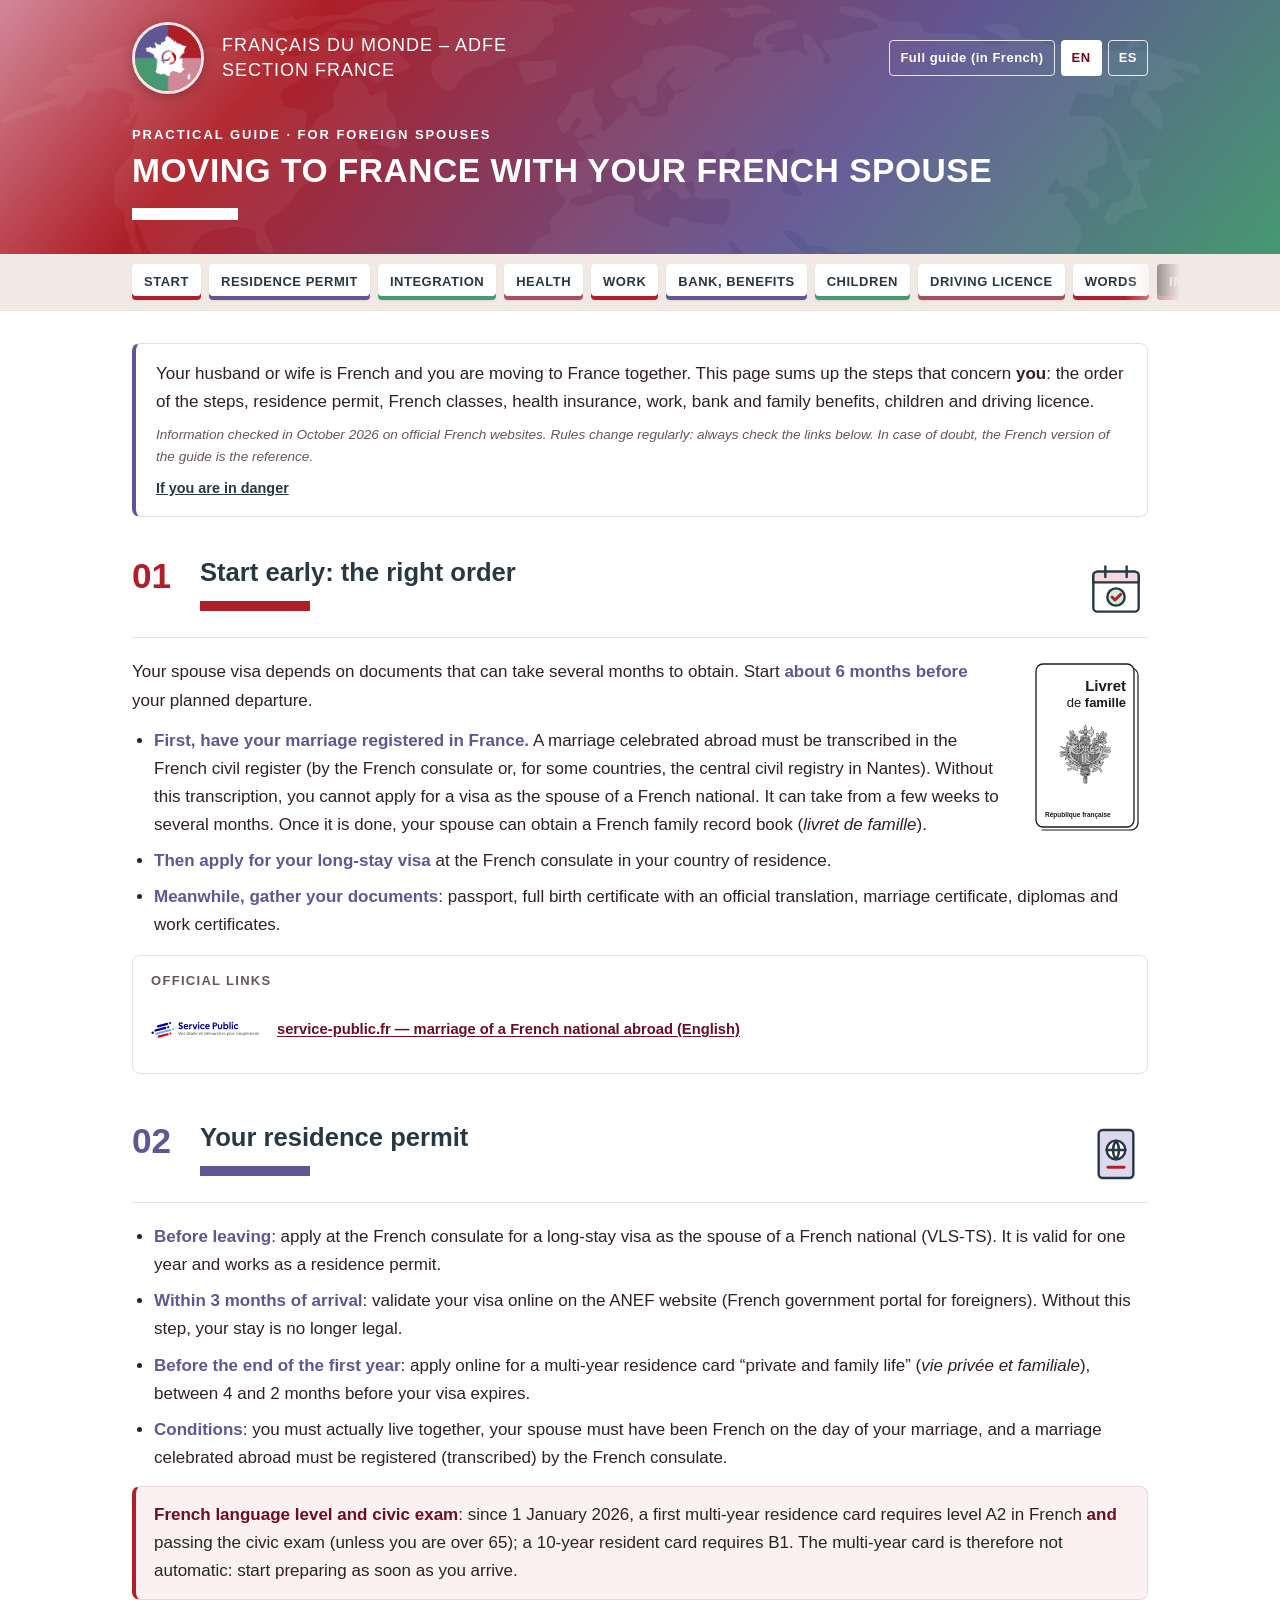
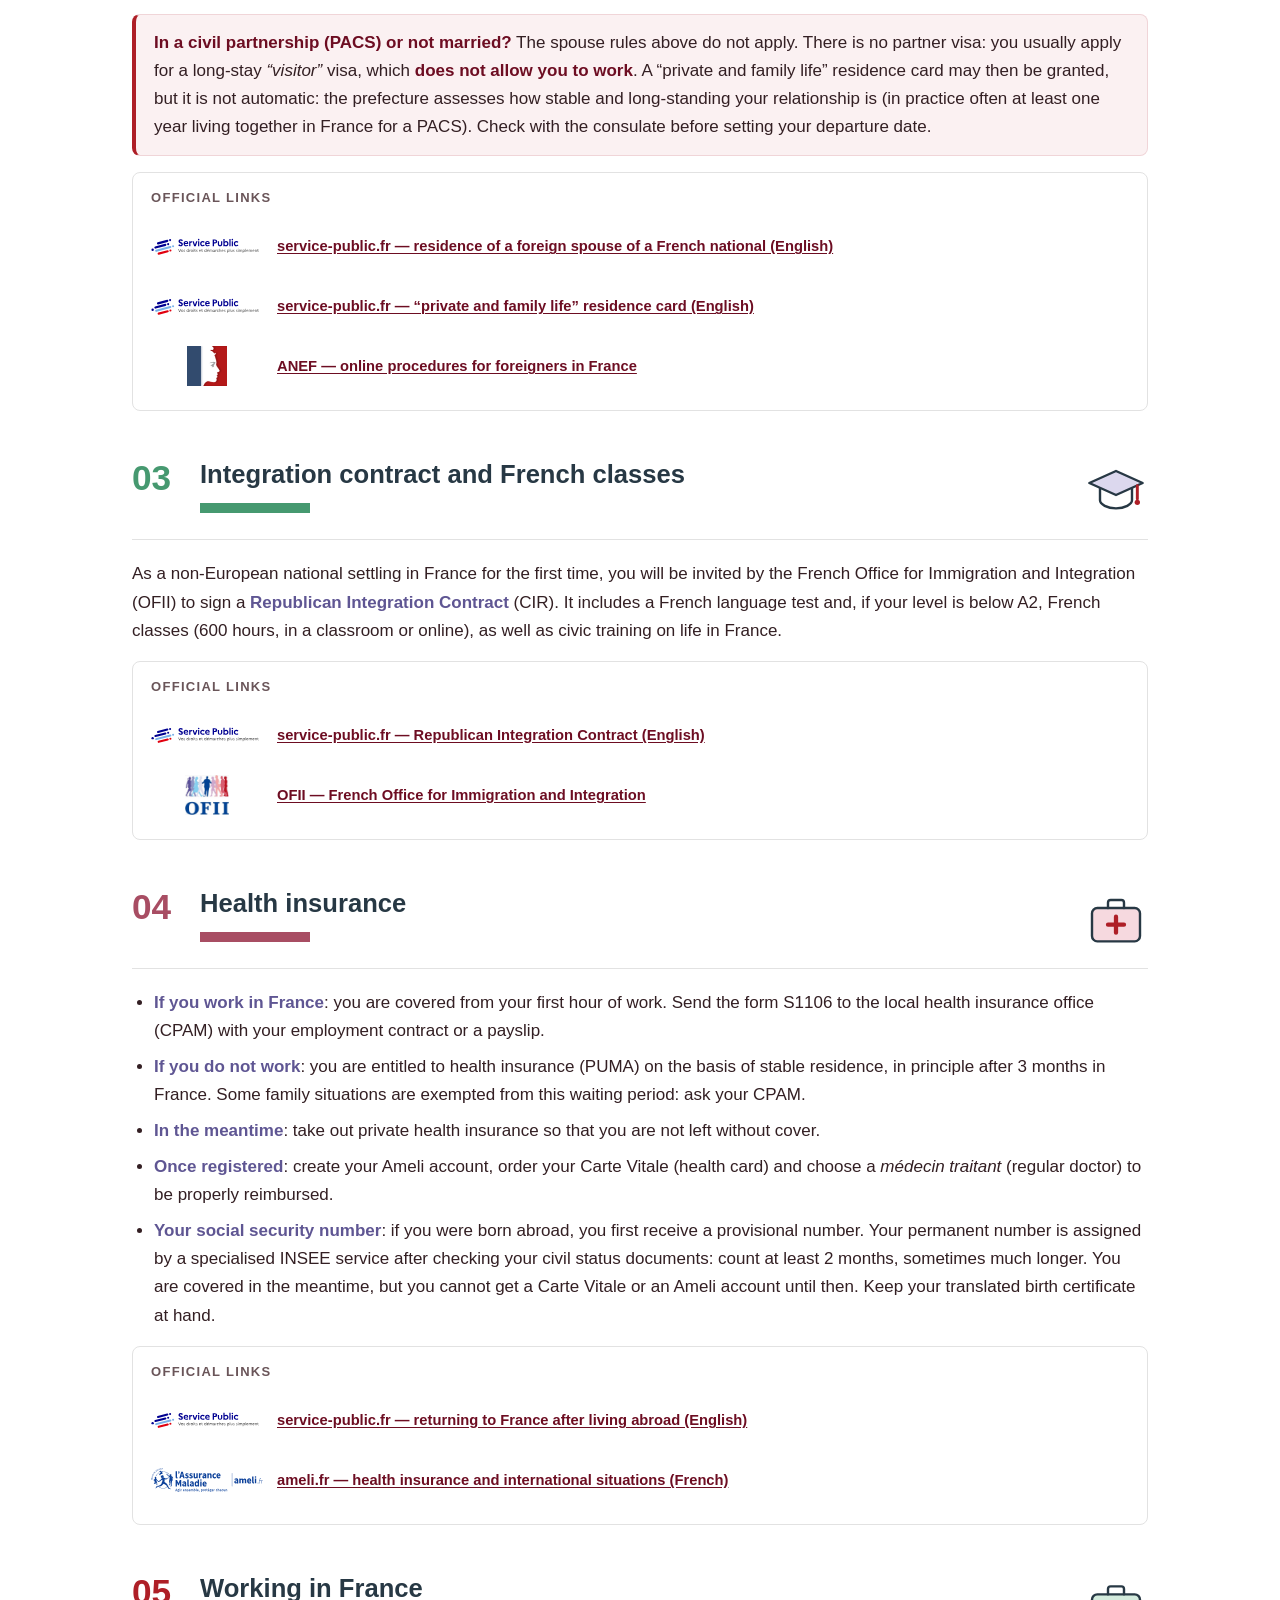
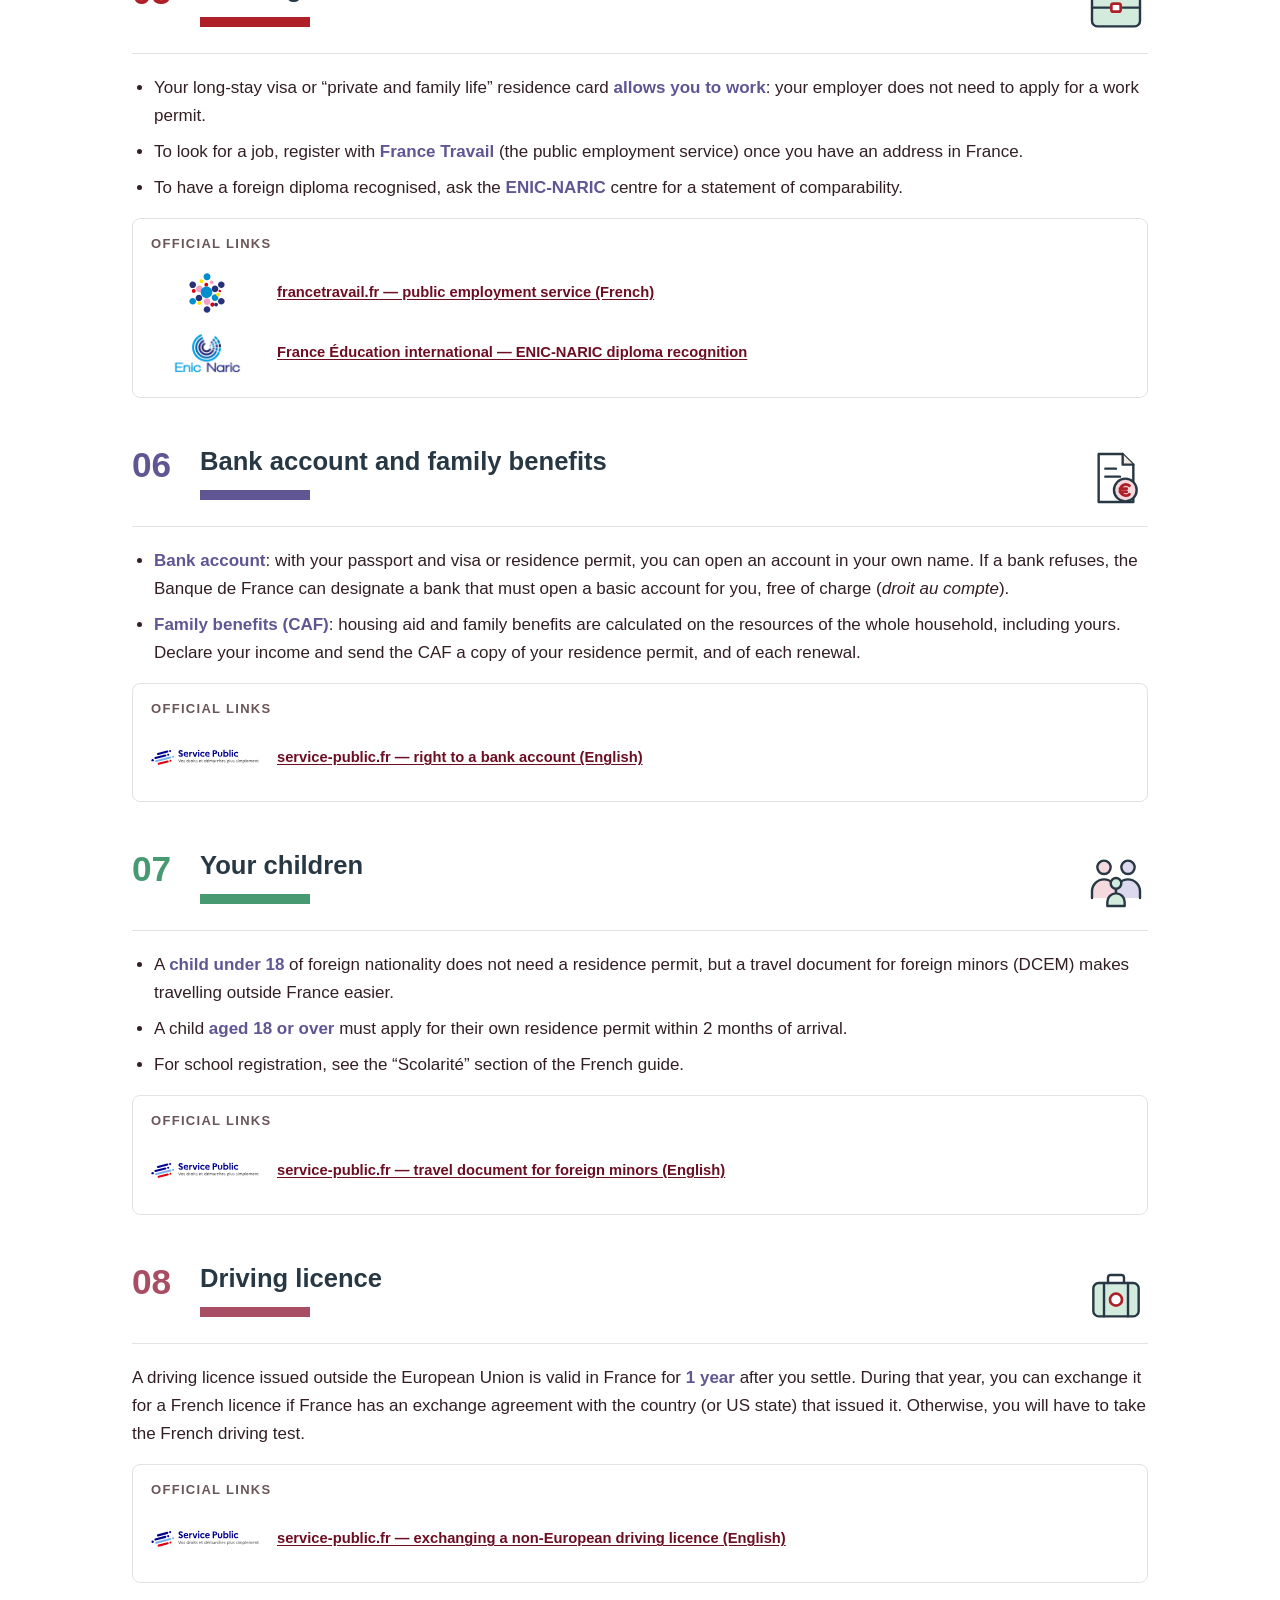
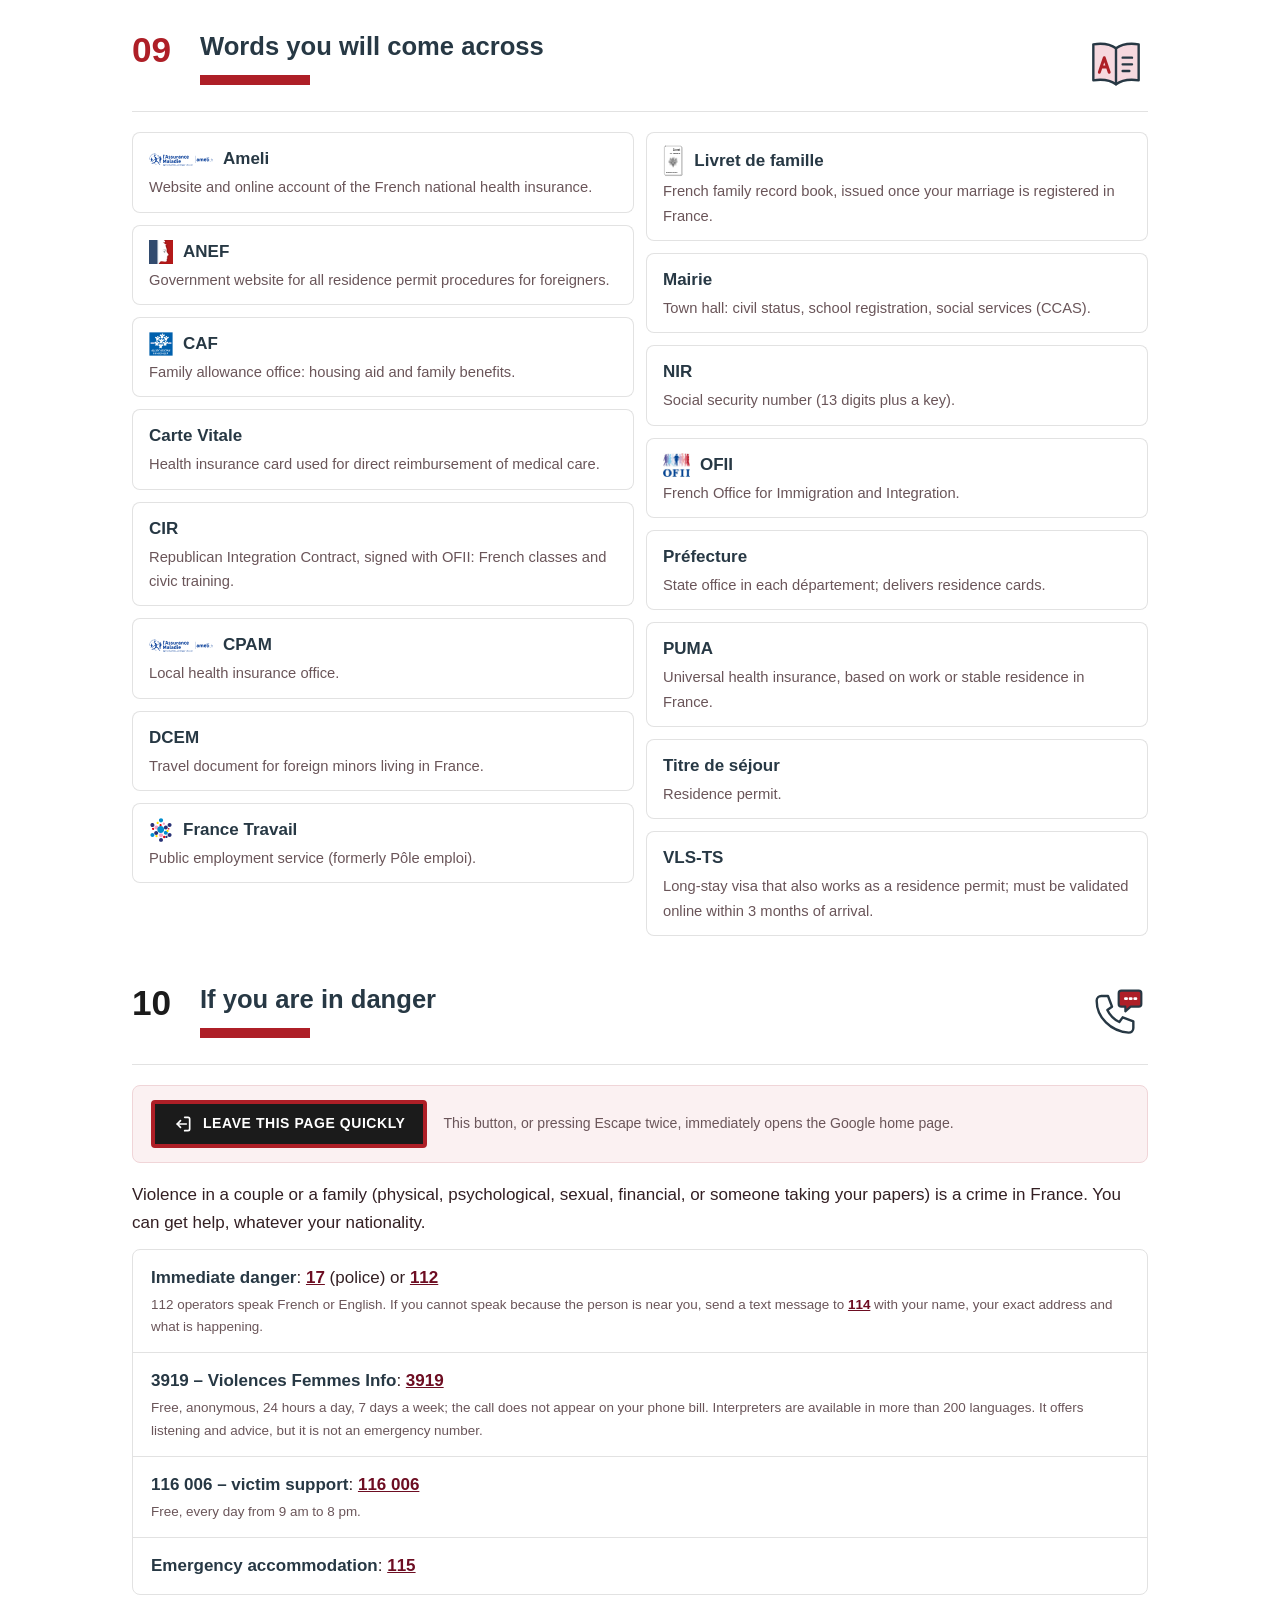
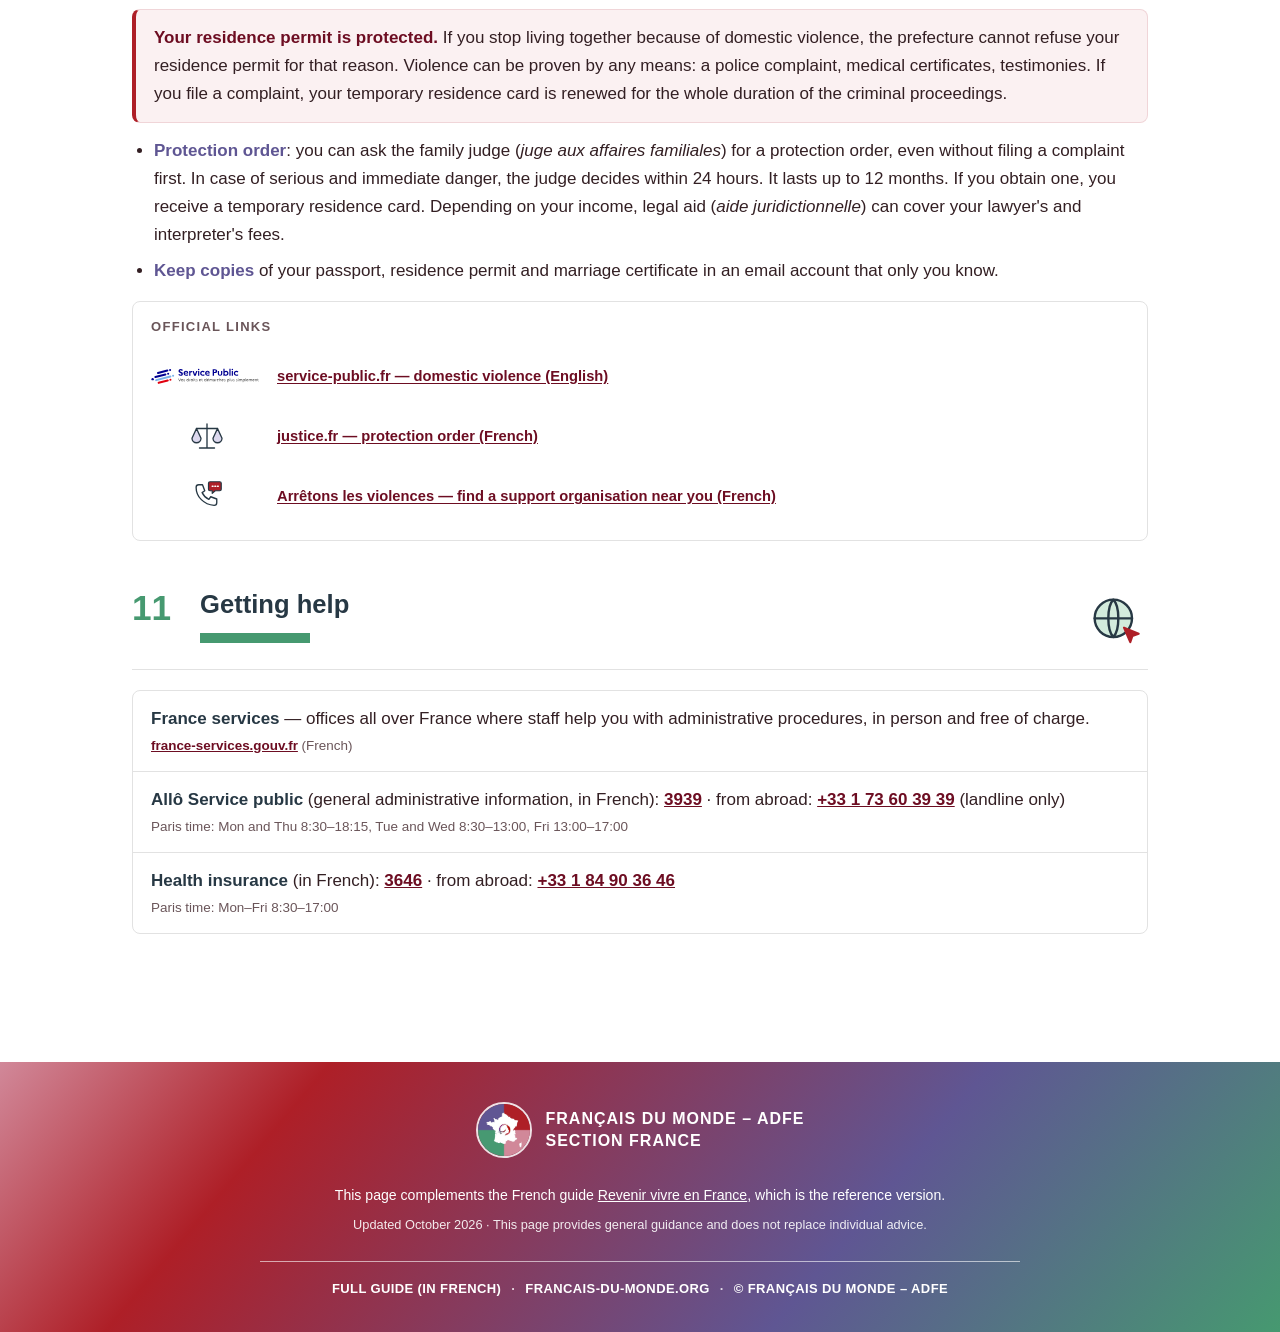
==== conjoint-en.html @ c683ea6b "Dessin du livret de famille : encadré « mariés à l'étranger », partie 1 et lexique des pages conjoin" ====
<!DOCTYPE html>
<html lang="en">
<head>
<meta charset="UTF-8">
<meta name="viewport" content="width=device-width, initial-scale=1.0">
<title>Moving to France with your French spouse — Practical guide | ADFE</title>
<meta name="description" content="Residence permit, health insurance, work, French classes and children: what a foreign spouse needs to know when moving to France with a French partner.">
<link rel="alternate" hreflang="fr" href="index.html">
<link rel="alternate" hreflang="es" href="conjoint-es.html">
<link rel="stylesheet" href="assets/conjoint.css">
</head>
<body>

<div class="bandeau-site">
  <div class="bandeau-inner">
    <img class="logo-section" src="assets/logo-section-france.png" alt="Logo of the France Section" width="72" height="72">
    <span class="bandeau-nom">Français du monde – ADFE<span class="nom-section">Section France</span></span>
    <nav class="langues" aria-label="Language">
      <a href="index.html" hreflang="fr">Full guide (in French)</a>
      <strong aria-current="page">EN</strong>
      <a href="conjoint-es.html" hreflang="es" lang="es">ES</a>
    </nav>
  </div>
  <div class="titre-page">
  <span class="titre-surtitre">Practical guide · For foreign spouses</span>
  <h1>Moving to France with your French spouse</h1>
  </div>
</div>

<nav class="sommaire-wrap" aria-label="Page sections"><div class="sommaire" id="sommaire"><a href="#start">Start</a><a href="#residence">Residence permit</a><a href="#integration">Integration</a><a href="#health">Health</a><a href="#work">Work</a><a href="#bank">Bank, benefits</a><a href="#children">Children</a><a href="#licence">Driving licence</a><a href="#glossary">Words</a><a href="#danger" class="onglet-danger">In danger</a><a href="#contacts">Getting help</a></div></nav>

<main>

<div class="intro">
  <p>Your husband or wife is French and you are moving to France together. This page sums up the steps that concern <strong>you</strong>: the order of the steps, residence permit, French classes, health insurance, work, bank and family benefits, children and driving licence.</p>
  <p class="prudence">Information checked in October 2026 on official French websites. Rules change regularly: always check the links below. In case of doubt, the French version of the guide is the reference.</p>
  <p class="lien-danger"><a href="#danger">If you are in danger</a></p>
</div>

<section class="section" id="start">
  <div class="section-header"><span class="section-num">01</span><h2>Start early: the right order</h2><span class="section-picto" aria-hidden="true"><svg viewBox="0 0 48 48" aria-hidden="true"><rect x="7" y="11" width="34" height="30" rx="3" fill="#FFFFFF" stroke="#273844" stroke-width="1.8" stroke-linecap="round" stroke-linejoin="round"/><path d="M7 19v-5a3 3 0 0 1 3-3h28a3 3 0 0 1 3 3v5z" fill="#F6D9DF" stroke="#273844" stroke-width="1.8" stroke-linecap="round" stroke-linejoin="round"/><path d="M16 7v8M32 7v8" fill="none" stroke="#273844" stroke-width="1.8" stroke-linecap="round" stroke-linejoin="round"/><circle cx="24" cy="30" r="6.5" fill="#D3EBDD" stroke="#273844" stroke-width="1.8" stroke-linecap="round" stroke-linejoin="round"/><path d="M21 30l2.2 2.2L27.5 28" stroke="#AE1F27" stroke-width="2.2" stroke-linecap="round" stroke-linejoin="round" fill="none"/></svg></span></div>
  <img class="illus-livret" src="assets/livret-de-famille.svg" alt="Drawing of a French family record book (livret de famille)" width="120" height="180" loading="lazy">
  <p>Your spouse visa depends on documents that can take several months to obtain. Start <strong>about 6 months before</strong> your planned departure.</p>
  <ul>
    <li><strong>First, have your marriage registered in France.</strong> A marriage celebrated abroad must be transcribed in the French civil register (by the French consulate or, for some countries, the central civil registry in Nantes). Without this transcription, you cannot apply for a visa as the spouse of a French national. It can take from a few weeks to several months. Once it is done, your spouse can obtain a French family record book (<em>livret de famille</em>).</li>
    <li><strong>Then apply for your long-stay visa</strong> at the French consulate in your country of residence.</li>
    <li><strong>Meanwhile, gather your documents</strong>: passport, full birth certificate with an official translation, marriage certificate, diplomas and work certificates.</li>
  </ul>
  <div class="liens"><div class="liens-titre">Official links</div>
    <a class="lien-logo" href="https://www.service-public.gouv.fr/particuliers/vosdroits/F21614?lang=en" target="_blank" rel="noopener noreferrer"><span class="lien-logo-img"><img src="assets/logos/service-public.svg" alt="" loading="lazy"></span><span class="lien-logo-texte">service-public.fr — marriage of a French national abroad (English)</span></a>
  </div>
</section>

<section class="section" id="residence">
  <div class="section-header"><span class="section-num">02</span><h2>Your residence permit</h2><span class="section-picto" aria-hidden="true"><svg viewBox="0 0 48 48" aria-hidden="true"><rect x="11" y="6" width="26" height="36" rx="3" fill="#DCD8EE" stroke="#273844" stroke-width="1.8" stroke-linecap="round" stroke-linejoin="round"/><circle cx="24" cy="21" r="7" fill="#FFFFFF" stroke="#273844" stroke-width="1.8" stroke-linecap="round" stroke-linejoin="round"/><path d="M17 21h14M24 14c-3 4-3 10 0 14M24 14c3 4 3 10 0 14" fill="none" stroke="#273844" stroke-width="1.8" stroke-linecap="round" stroke-linejoin="round"/><path d="M18 34h12" stroke="#AE1F27" stroke-width="2.2" stroke-linecap="round" stroke-linejoin="round" fill="none"/></svg></span></div>
  <ul>
    <li><strong>Before leaving</strong>: apply at the French consulate for a long-stay visa as the spouse of a French national (VLS-TS). It is valid for one year and works as a residence permit.</li>
    <li><strong>Within 3 months of arrival</strong>: validate your visa online on the ANEF website (French government portal for foreigners). Without this step, your stay is no longer legal.</li>
    <li><strong>Before the end of the first year</strong>: apply online for a multi-year residence card “private and family life” (<em>vie privée et familiale</em>), between 4 and 2 months before your visa expires.</li>
    <li><strong>Conditions</strong>: you must actually live together, your spouse must have been French on the day of your marriage, and a marriage celebrated abroad must be registered (transcribed) by the French consulate.</li>
  </ul>
  <div class="alerte"><strong>French language level and civic exam</strong>: since 1 January 2026, a first multi-year residence card requires level A2 in French <strong>and</strong> passing the civic exam (unless you are over 65); a 10-year resident card requires B1. The multi-year card is therefore not automatic: start preparing as soon as you arrive.</div>
  <div class="alerte"><strong>In a civil partnership (PACS) or not married?</strong> The spouse rules above do not apply. There is no partner visa: you usually apply for a long-stay <em>“visitor”</em> visa, which <strong>does not allow you to work</strong>. A “private and family life” residence card may then be granted, but it is not automatic: the prefecture assesses how stable and long-standing your relationship is (in practice often at least one year living together in France for a PACS). Check with the consulate before setting your departure date.</div>
  <div class="liens"><div class="liens-titre">Official links</div>
    <a class="lien-logo" href="https://www.service-public.gouv.fr/particuliers/vosdroits/F1764?lang=en" target="_blank" rel="noopener noreferrer"><span class="lien-logo-img"><img src="assets/logos/service-public.svg" alt="" loading="lazy"></span><span class="lien-logo-texte">service-public.fr — residence of a foreign spouse of a French national (English)</span></a>
    <a class="lien-logo" href="https://www.service-public.gouv.fr/particuliers/vosdroits/F2209?lang=en" target="_blank" rel="noopener noreferrer"><span class="lien-logo-img"><img src="assets/logos/service-public.svg" alt="" loading="lazy"></span><span class="lien-logo-texte">service-public.fr — “private and family life” residence card (English)</span></a>
    <a class="lien-logo" href="https://administration-etrangers-en-france.interieur.gouv.fr/particuliers/" target="_blank" rel="noopener noreferrer"><span class="lien-logo-img"><img src="assets/logos/anef.png" alt="" loading="lazy"></span><span class="lien-logo-texte">ANEF — online procedures for foreigners in France</span></a>
  </div>
</section>

<section class="section" id="integration">
  <div class="section-header"><span class="section-num">03</span><h2>Integration contract and French classes</h2><span class="section-picto" aria-hidden="true"><svg viewBox="0 0 48 48" aria-hidden="true"><path d="M12 22v9c0 3 5.4 6 12 6s12-3 12-6v-9" fill="#FFFFFF" stroke="#273844" stroke-width="1.8" stroke-linecap="round" stroke-linejoin="round"/><path d="M4 18l20-9 20 9-20 9z" fill="#DCD8EE" stroke="#273844" stroke-width="1.8" stroke-linecap="round" stroke-linejoin="round"/><path d="M40 20v10" stroke="#AE1F27" stroke-width="2.2" stroke-linecap="round" stroke-linejoin="round" fill="none"/><circle cx="40" cy="32.5" r="2" fill="#AE1F27"/></svg></span></div>
  <p>As a non-European national settling in France for the first time, you will be invited by the French Office for Immigration and Integration (OFII) to sign a <strong>Republican Integration Contract</strong> (CIR). It includes a French language test and, if your level is below A2, French classes (600 hours, in a classroom or online), as well as civic training on life in France.</p>
  <div class="liens"><div class="liens-titre">Official links</div>
    <a class="lien-logo" href="https://www.service-public.gouv.fr/particuliers/vosdroits/F17048?lang=en" target="_blank" rel="noopener noreferrer"><span class="lien-logo-img"><img src="assets/logos/service-public.svg" alt="" loading="lazy"></span><span class="lien-logo-texte">service-public.fr — Republican Integration Contract (English)</span></a>
    <a class="lien-logo" href="https://www.ofii.fr/" target="_blank" rel="noopener noreferrer"><span class="lien-logo-img"><img src="assets/logos/ofii.jpg" alt="" loading="lazy"></span><span class="lien-logo-texte">OFII — French Office for Immigration and Integration</span></a>
  </div>
</section>

<section class="section" id="health">
  <div class="section-header"><span class="section-num">04</span><h2>Health insurance</h2><span class="section-picto" aria-hidden="true"><svg viewBox="0 0 48 48" aria-hidden="true"><rect x="6" y="15" width="36" height="25" rx="4" fill="#F6D9DF" stroke="#273844" stroke-width="1.8" stroke-linecap="round" stroke-linejoin="round"/><path d="M18 15v-4a2 2 0 0 1 2-2h8a2 2 0 0 1 2 2v4" fill="none" stroke="#273844" stroke-width="1.8" stroke-linecap="round" stroke-linejoin="round"/><path d="M24 21.5v12M18 27.5h12" stroke="#AE1F27" stroke-width="3.2" stroke-linecap="round" fill="none"/></svg></span></div>
  <ul>
    <li><strong>If you work in France</strong>: you are covered from your first hour of work. Send the form S1106 to the local health insurance office (CPAM) with your employment contract or a payslip.</li>
    <li><strong>If you do not work</strong>: you are entitled to health insurance (PUMA) on the basis of stable residence, in principle after 3 months in France. Some family situations are exempted from this waiting period: ask your CPAM.</li>
    <li><strong>In the meantime</strong>: take out private health insurance so that you are not left without cover.</li>
    <li><strong>Once registered</strong>: create your Ameli account, order your Carte Vitale (health card) and choose a <em>médecin traitant</em> (regular doctor) to be properly reimbursed.</li>
    <li><strong>Your social security number</strong>: if you were born abroad, you first receive a provisional number. Your permanent number is assigned by a specialised INSEE service after checking your civil status documents: count at least 2 months, sometimes much longer. You are covered in the meantime, but you cannot get a Carte Vitale or an Ameli account until then. Keep your translated birth certificate at hand.</li>
  </ul>
  <div class="liens"><div class="liens-titre">Official links</div>
    <a class="lien-logo" href="https://www.service-public.gouv.fr/particuliers/vosdroits/F32823?lang=en" target="_blank" rel="noopener noreferrer"><span class="lien-logo-img"><img src="assets/logos/service-public.svg" alt="" loading="lazy"></span><span class="lien-logo-texte">service-public.fr — returning to France after living abroad (English)</span></a>
    <a class="lien-logo" href="https://www.ameli.fr/assure/droits-demarches/europe-international" target="_blank" rel="noopener noreferrer"><span class="lien-logo-img"><img src="assets/logos/ameli.svg" alt="" loading="lazy"></span><span class="lien-logo-texte">ameli.fr — health insurance and international situations (French)</span></a>
  </div>
</section>

<section class="section" id="work">
  <div class="section-header"><span class="section-num">05</span><h2>Working in France</h2><span class="section-picto" aria-hidden="true"><svg viewBox="0 0 48 48" aria-hidden="true"><rect x="6" y="16" width="36" height="24" rx="4" fill="#D3EBDD" stroke="#273844" stroke-width="1.8" stroke-linecap="round" stroke-linejoin="round"/><path d="M18 16v-4a2 2 0 0 1 2-2h8a2 2 0 0 1 2 2v4M6 26h36" fill="none" stroke="#273844" stroke-width="1.8" stroke-linecap="round" stroke-linejoin="round"/><rect x="20.5" y="23" width="7" height="6" rx="1.5" fill="#FFFFFF" stroke="#AE1F27" stroke-width="2"/></svg></span></div>
  <ul>
    <li>Your long-stay visa or “private and family life” residence card <strong>allows you to work</strong>: your employer does not need to apply for a work permit.</li>
    <li>To look for a job, register with <strong>France Travail</strong> (the public employment service) once you have an address in France.</li>
    <li>To have a foreign diploma recognised, ask the <strong>ENIC-NARIC</strong> centre for a statement of comparability.</li>
  </ul>
  <div class="liens"><div class="liens-titre">Official links</div>
    <a class="lien-logo" href="https://www.francetravail.fr" target="_blank" rel="noopener noreferrer"><span class="lien-logo-img"><img src="assets/logos/france-travail.svg" alt="" loading="lazy"></span><span class="lien-logo-texte">francetravail.fr — public employment service (French)</span></a>
    <a class="lien-logo" href="https://www.france-education-international.fr/expertises/enic-naric" target="_blank" rel="noopener noreferrer"><span class="lien-logo-img"><img src="assets/logos/enic-naric.png" alt="" loading="lazy"></span><span class="lien-logo-texte">France Éducation international — ENIC-NARIC diploma recognition</span></a>
  </div>
</section>

<section class="section" id="bank">
  <div class="section-header"><span class="section-num">06</span><h2>Bank account and family benefits</h2><span class="section-picto" aria-hidden="true"><svg viewBox="0 0 48 48" aria-hidden="true"><path d="M11 6h18l8 8v28H11z" fill="#FFFFFF" stroke="#273844" stroke-width="1.8" stroke-linecap="round" stroke-linejoin="round"/><path d="M29 6v8h8" fill="#F2E8E4" stroke="#273844" stroke-width="1.8" stroke-linecap="round" stroke-linejoin="round"/><path d="M16 17h8M16 23h11" fill="none" stroke="#273844" stroke-width="1.8" stroke-linecap="round" stroke-linejoin="round"/><circle cx="31" cy="33" r="8.5" fill="#F6D9DF" stroke="#273844" stroke-width="1.8" stroke-linecap="round" stroke-linejoin="round"/><path d="M34 29.8a4.2 4.2 0 1 0 0 6.4M27 32h5M27 34.4h5" stroke="#AE1F27" stroke-width="2.2" stroke-linecap="round" stroke-linejoin="round" fill="none" stroke-width="1.8"/></svg></span></div>
  <ul>
    <li><strong>Bank account</strong>: with your passport and visa or residence permit, you can open an account in your own name. If a bank refuses, the Banque de France can designate a bank that must open a basic account for you, free of charge (<em>droit au compte</em>).</li>
    <li><strong>Family benefits (CAF)</strong>: housing aid and family benefits are calculated on the resources of the whole household, including yours. Declare your income and send the CAF a copy of your residence permit, and of each renewal.</li>
  </ul>
  <div class="liens"><div class="liens-titre">Official links</div>
    <a class="lien-logo" href="https://www.service-public.gouv.fr/particuliers/vosdroits/F2417?lang=en" target="_blank" rel="noopener noreferrer"><span class="lien-logo-img"><img src="assets/logos/service-public.svg" alt="" loading="lazy"></span><span class="lien-logo-texte">service-public.fr — right to a bank account (English)</span></a>
  </div>
</section>

<section class="section" id="children">
  <div class="section-header"><span class="section-num">07</span><h2>Your children</h2><span class="section-picto" aria-hidden="true"><svg viewBox="0 0 48 48" aria-hidden="true"><circle cx="15" cy="13" r="5" fill="#F6D9DF" stroke="#273844" stroke-width="1.8" stroke-linecap="round" stroke-linejoin="round"/><path d="M6 36v-5a9 9 0 0 1 18 0v5" fill="#F6D9DF" stroke="#273844" stroke-width="1.8" stroke-linecap="round" stroke-linejoin="round"/><circle cx="33" cy="13" r="5" fill="#DCD8EE" stroke="#273844" stroke-width="1.8" stroke-linecap="round" stroke-linejoin="round"/><path d="M24 36v-5a9 9 0 0 1 18 0v5" fill="#DCD8EE" stroke="#273844" stroke-width="1.8" stroke-linecap="round" stroke-linejoin="round"/><circle cx="24" cy="25" r="4" fill="#D3EBDD" stroke="#273844" stroke-width="1.8" stroke-linecap="round" stroke-linejoin="round"/><path d="M17.5 42v-3a6.5 6.5 0 0 1 13 0v3z" fill="#D3EBDD" stroke="#273844" stroke-width="1.8" stroke-linecap="round" stroke-linejoin="round"/></svg></span></div>
  <ul>
    <li>A <strong>child under 18</strong> of foreign nationality does not need a residence permit, but a travel document for foreign minors (DCEM) makes travelling outside France easier.</li>
    <li>A child <strong>aged 18 or over</strong> must apply for their own residence permit within 2 months of arrival.</li>
    <li>For school registration, see the “Scolarité” section of the French guide.</li>
  </ul>
  <div class="liens"><div class="liens-titre">Official links</div>
    <a class="lien-logo" href="https://www.service-public.gouv.fr/particuliers/vosdroits/F2718?lang=en" target="_blank" rel="noopener noreferrer"><span class="lien-logo-img"><img src="assets/logos/service-public.svg" alt="" loading="lazy"></span><span class="lien-logo-texte">service-public.fr — travel document for foreign minors (English)</span></a>
  </div>
</section>

<section class="section" id="licence">
  <div class="section-header"><span class="section-num">08</span><h2>Driving licence</h2><span class="section-picto" aria-hidden="true"><svg viewBox="0 0 48 48" aria-hidden="true"><rect x="7" y="15" width="34" height="25" rx="4" fill="#D3EBDD" stroke="#273844" stroke-width="1.8" stroke-linecap="round" stroke-linejoin="round"/><path d="M18 15v-4a2 2 0 0 1 2-2h8a2 2 0 0 1 2 2v4M15 15v25M33 15v25" fill="none" stroke="#273844" stroke-width="1.8" stroke-linecap="round" stroke-linejoin="round"/><circle cx="24" cy="27.5" r="4.5" fill="#FFFFFF" stroke="#AE1F27" stroke-width="2"/></svg></span></div>
  <p>A driving licence issued outside the European Union is valid in France for <strong>1 year</strong> after you settle. During that year, you can exchange it for a French licence if France has an exchange agreement with the country (or US state) that issued it. Otherwise, you will have to take the French driving test.</p>
  <div class="liens"><div class="liens-titre">Official links</div>
    <a class="lien-logo" href="https://www.service-public.gouv.fr/particuliers/vosdroits/F1460?lang=en" target="_blank" rel="noopener noreferrer"><span class="lien-logo-img"><img src="assets/logos/service-public.svg" alt="" loading="lazy"></span><span class="lien-logo-texte">service-public.fr — exchanging a non-European driving licence (English)</span></a>
  </div>
</section>

<section class="section" id="glossary">
  <div class="section-header"><span class="section-num">09</span><h2>Words you will come across</h2><span class="section-picto" aria-hidden="true"><svg viewBox="0 0 48 48" aria-hidden="true"><path d="M24 13c-4-3-10-4-17-3v27c7-1 13 0 17 3 4-3 10-4 17-3V10c-7-1-13 0-17 3z" fill="#F6D9DF" stroke="#273844" stroke-width="1.8" stroke-linecap="round" stroke-linejoin="round"/><path d="M24 13v27M29 20h7M29 25h7M29 30h5" fill="none" stroke="#273844" stroke-width="1.8" stroke-linecap="round" stroke-linejoin="round"/><path d="M11.5 31l3.7-11 3.7 11M12.8 27h4.8" stroke="#AE1F27" stroke-width="2.2" stroke-linecap="round" stroke-linejoin="round" fill="none" stroke-width="2"/></svg></span></div>
  <dl class="glossaire">
    <dt><img class="gl-logo" src="assets/logos/ameli.svg" alt="" loading="lazy">Ameli</dt><dd>Website and online account of the French national health insurance.</dd>
    <dt><img class="gl-logo" src="assets/logos/anef.png" alt="" loading="lazy">ANEF</dt><dd>Government website for all residence permit procedures for foreigners.</dd>
    <dt><img class="gl-logo" src="assets/logos/caf.svg" alt="" loading="lazy">CAF</dt><dd>Family allowance office: housing aid and family benefits.</dd>
    <dt>Carte Vitale</dt><dd>Health insurance card used for direct reimbursement of medical care.</dd>
    <dt>CIR</dt><dd>Republican Integration Contract, signed with OFII: French classes and civic training.</dd>
    <dt><img class="gl-logo" src="assets/logos/ameli.svg" alt="" loading="lazy">CPAM</dt><dd>Local health insurance office.</dd>
    <dt>DCEM</dt><dd>Travel document for foreign minors living in France.</dd>
    <dt><img class="gl-logo" src="assets/logos/france-travail.svg" alt="" loading="lazy">France Travail</dt><dd>Public employment service (formerly Pôle emploi).</dd>
    <dt><img class="gl-logo gl-logo-livret" src="assets/livret-de-famille.svg" alt="" loading="lazy">Livret de famille</dt><dd>French family record book, issued once your marriage is registered in France.</dd>
    <dt>Mairie</dt><dd>Town hall: civil status, school registration, social services (CCAS).</dd>
    <dt>NIR</dt><dd>Social security number (13 digits plus a key).</dd>
    <dt><img class="gl-logo" src="assets/logos/ofii.jpg" alt="" loading="lazy">OFII</dt><dd>French Office for Immigration and Integration.</dd>
    <dt>Préfecture</dt><dd>State office in each département; delivers residence cards.</dd>
    <dt>PUMA</dt><dd>Universal health insurance, based on work or stable residence in France.</dd>
    <dt>Titre de séjour</dt><dd>Residence permit.</dd>
    <dt>VLS-TS</dt><dd>Long-stay visa that also works as a residence permit; must be validated online within 3 months of arrival.</dd>
  </dl>
</section>

<section class="section" id="danger">
  <div class="section-header"><span class="section-num">10</span><h2>If you are in danger</h2><span class="section-picto" aria-hidden="true"><svg viewBox="0 0 48 48" aria-hidden="true"><path class="trait" d="M13 9l5 0 3 8-3.5 2.5a19 19 0 0 0 9 9L29 25l8 3v5c0 2-1.5 3.5-3.5 3.5C20 35.5 9.5 25 9.5 12.5 9.5 10.5 11 9 13 9z" fill="#FFFFFF" stroke="#273844" stroke-width="1.8" stroke-linejoin="round"/><path class="trait" d="M28 5h13a2 2 0 0 1 2 2v8a2 2 0 0 1-2 2h-6l-4 3.5V17h-3a2 2 0 0 1-2-2V7a2 2 0 0 1 2-2z" fill="#AE1F27" stroke="#273844" stroke-width="1.6" stroke-linejoin="round"/><path d="M31 11h1M34.5 11h1M38 11h1" stroke="#FFFFFF" stroke-width="2" stroke-linecap="round"/></svg></span></div>
  <div class="sortie-rapide"><button type="button" class="quitter-vite-texte"><svg viewBox="0 0 24 24" fill="none" stroke="currentColor" stroke-width="2" stroke-linecap="round" stroke-linejoin="round" aria-hidden="true"><path d="M14 4h4a2 2 0 0 1 2 2v12a2 2 0 0 1-2 2h-4"/><path d="M9 8l-4 4 4 4"/><path d="M5 12h11"/></svg>Leave this page quickly</button><p>This button, or pressing Escape twice, immediately opens the Google home page.</p></div>
  <p>Violence in a couple or a family (physical, psychological, sexual, financial, or someone taking your papers) is a crime in France. You can get help, whatever your nationality.</p>
  <ul class="numeros">
    <li><strong>Immediate danger</strong>: <a href="tel:17">17</a> (police) or <a href="tel:112">112</a>
      <span class="horaires">112 operators speak French or English. If you cannot speak because the person is near you, send a text message to <a href="sms:114">114</a> with your name, your exact address and what is happening.</span></li>
    <li><strong>3919 – Violences Femmes Info</strong>: <a href="tel:3919">3919</a>
      <span class="horaires">Free, anonymous, 24 hours a day, 7 days a week; the call does not appear on your phone bill. Interpreters are available in more than 200 languages. It offers listening and advice, but it is not an emergency number.</span></li>
    <li><strong>116 006 – victim support</strong>: <a href="tel:116006">116 006</a>
      <span class="horaires">Free, every day from 9 am to 8 pm.</span></li>
    <li><strong>Emergency accommodation</strong>: <a href="tel:115">115</a></li>
  </ul>
  <div class="alerte"><strong>Your residence permit is protected.</strong> If you stop living together because of domestic violence, the prefecture cannot refuse your residence permit for that reason. Violence can be proven by any means: a police complaint, medical certificates, testimonies. If you file a complaint, your temporary residence card is renewed for the whole duration of the criminal proceedings.</div>
  <ul>
    <li><strong>Protection order</strong>: you can ask the family judge (<em>juge aux affaires familiales</em>) for a protection order, even without filing a complaint first. In case of serious and immediate danger, the judge decides within 24 hours. It lasts up to 12 months. If you obtain one, you receive a temporary residence card. Depending on your income, legal aid (<em>aide juridictionnelle</em>) can cover your lawyer's and interpreter's fees.</li>
    <li><strong>Keep copies</strong> of your passport, residence permit and marriage certificate in an email account that only you know.</li>
  </ul>
  <div class="liens"><div class="liens-titre">Official links</div>
    <a class="lien-logo" href="https://www.service-public.gouv.fr/particuliers/vosdroits/F12544?lang=en" target="_blank" rel="noopener noreferrer"><span class="lien-logo-img"><img src="assets/logos/service-public.svg" alt="" loading="lazy"></span><span class="lien-logo-texte">service-public.fr — domestic violence (English)</span></a>
    <a class="lien-logo" href="https://www.justice.fr/themes/ordonnance-protection" target="_blank" rel="noopener noreferrer"><span class="lien-logo-img"><svg viewBox="0 0 48 48" aria-hidden="true"><path d="M24 8v32M14 40h20M10 14h28" fill="none" stroke="#273844" stroke-width="1.8" stroke-linecap="round"/><path d="M10 14l-6 13a6 6 0 0 0 12 0zM38 14l-6 13a6 6 0 0 0 12 0z" fill="#DCD8EE" stroke="#273844" stroke-width="1.8" stroke-linejoin="round"/></svg></span><span class="lien-logo-texte">justice.fr — protection order (French)</span></a>
    <a class="lien-logo" href="https://annuaire.arretonslesviolences.gouv.fr/" target="_blank" rel="noopener noreferrer"><span class="lien-logo-img"><svg viewBox="0 0 48 48" aria-hidden="true"><path class="trait" d="M13 9l5 0 3 8-3.5 2.5a19 19 0 0 0 9 9L29 25l8 3v5c0 2-1.5 3.5-3.5 3.5C20 35.5 9.5 25 9.5 12.5 9.5 10.5 11 9 13 9z" fill="#FFFFFF" stroke="#273844" stroke-width="1.8" stroke-linejoin="round"/><path class="trait" d="M28 5h13a2 2 0 0 1 2 2v8a2 2 0 0 1-2 2h-6l-4 3.5V17h-3a2 2 0 0 1-2-2V7a2 2 0 0 1 2-2z" fill="#AE1F27" stroke="#273844" stroke-width="1.6" stroke-linejoin="round"/><path d="M31 11h1M34.5 11h1M38 11h1" stroke="#FFFFFF" stroke-width="2" stroke-linecap="round"/></svg></span><span class="lien-logo-texte">Arrêtons les violences — find a support organisation near you (French)</span></a>
  </div>
</section>

<section class="section" id="contacts">
  <div class="section-header"><span class="section-num">11</span><h2>Getting help</h2><span class="section-picto" aria-hidden="true"><svg viewBox="0 0 48 48" aria-hidden="true"><circle cx="22" cy="22" r="14" fill="#D3EBDD" stroke="#273844" stroke-width="1.8" stroke-linecap="round" stroke-linejoin="round"/><path d="M8 22h28M22 8c-5 5-5 23 0 28M22 8c5 5 5 23 0 28" fill="none" stroke="#273844" stroke-width="1.8" stroke-linecap="round" stroke-linejoin="round"/><path d="M30 29l11 4.6-4.7 1.6-1.6 4.7z" fill="#AE1F27" stroke="#AE1F27" stroke-width="1.6" stroke-linejoin="round"/></svg></span></div>
  <ul class="numeros">
    <li><strong>France services</strong> — offices all over France where staff help you with administrative procedures, in person and free of charge.
      <span class="horaires"><a href="https://www.france-services.gouv.fr/" target="_blank" rel="noopener noreferrer">france-services.gouv.fr</a> (French)</span></li>
    <li><strong>Allô Service public</strong> (general administrative information, in French): <a href="tel:3939">3939</a> · from abroad: <a href="tel:+33173603939">+33 1 73 60 39 39</a> (landline only)
      <span class="horaires">Paris time: Mon and Thu 8:30–18:15, Tue and Wed 8:30–13:00, Fri 13:00–17:00</span></li>
    <li><strong>Health insurance</strong> (in French): <a href="tel:3646">3646</a> · from abroad: <a href="tel:+33184903646">+33 1 84 90 36 46</a>
      <span class="horaires">Paris time: Mon–Fri 8:30–17:00</span></li>
  </ul>
</section>

</main>

<button type="button" class="quitter-vite" id="quitter-vite"><svg viewBox="0 0 24 24" fill="none" stroke="currentColor" stroke-width="2" stroke-linecap="round" stroke-linejoin="round" aria-hidden="true"><path d="M14 4h4a2 2 0 0 1 2 2v12a2 2 0 0 1-2 2h-4"/><path d="M9 8l-4 4 4 4"/><path d="M5 12h11"/></svg>Leave this page quickly</button>

<footer class="pied-site">
  <div class="pied-marque"><img src="assets/logo-section-france.png" alt="" width="56" height="56"><div class="pied-nom">Français du monde – ADFE<br>Section France</div></div>
  <p>This page complements the French guide <a href="index.html">Revenir vivre en France</a>, which is the reference version.</p>
  <p class="pied-mention">Updated October 2026 · This page provides general guidance and does not replace individual advice.</p>
  <nav class="pied-barre" aria-label="Footer"><a href="index.html" hreflang="fr">Full guide (in French)</a><a href="https://francais-du-monde.org/" target="_blank" rel="noopener noreferrer">francais-du-monde.org</a><span>© Français du monde – ADFE</span></nav>
</footer>

<script>
// Rangée d'onglets : fondu sur le bord quand d'autres onglets sont cachés de ce côté
(() => {
  const rangee = document.getElementById('sommaire');
  if (!rangee) return;
  const maj = () => {
    const fin = rangee.scrollWidth - rangee.clientWidth;
    rangee.classList.toggle('suite-droite', fin > 2 && rangee.scrollLeft < fin - 2);
    rangee.classList.toggle('suite-gauche', fin > 2 && rangee.scrollLeft > 2);
  };
  rangee.addEventListener('scroll', maj, { passive: true });
  window.addEventListener('resize', maj);
  maj();
})();
// Partie « danger » : bouton « Quitter rapidement » visible quand la partie est à l'écran ;
// il remplace la page dans l'historique par un site neutre (le bouton Retour ne ramène pas ici)
(() => {
  const partie = document.getElementById('danger');
  const btn = document.getElementById('quitter-vite');
  const quitterVite = () => {
    try { history.replaceState(null, '', location.pathname); } catch (e) {}
    location.replace('https://www.google.com/');
  };
  document.querySelectorAll('.quitter-vite, .quitter-vite-texte').forEach(b => b.addEventListener('click', quitterVite));
  if ('IntersectionObserver' in window) {
    new IntersectionObserver(es => document.body.classList.toggle('vue-danger', es[0].isIntersecting)).observe(partie);
  } else {
    document.body.classList.add('vue-danger');
  }
  // Deux appuis rapides sur Échap font la même chose, quand la partie est à l'écran
  let dernierEchap = 0;
  document.addEventListener('keydown', e => {
    if (e.key !== 'Escape' || !document.body.classList.contains('vue-danger')) return;
    const maintenant = Date.now();
    if (maintenant - dernierEchap < 800) quitterVite();
    dernierEchap = maintenant;
  });
})();
</script>
</body>
</html>
---- assets/conjoint.css ----
/* Pages « Pour votre conjoint étranger » (anglais, espagnol)
   Même présentation que le guide principal (index.html) : bandeau à la carte du monde, onglets,
   parties numérotées de couleur, encadrés blancs aux coins arrondis, pied de page en dégradé. */
:root {
  --violet:      #5F5693;
  --violet-clair:#ECEAF4;
  --rouge:       #AE1F27;
  --rouge-clair: #FBF1F2;
  --rouge-filet: #F0D5D8;
  --teal:        #469970;
  --rose-fonce:  #A84D63;
  --bordeaux:    #6D0D22;
  --ardoise:     #273844;
  --noir:        #1B1B1B;
  --texte:       #331F23;
  --texte-doux:  #6A5559;
  --fond:        #FFFFFF;
  --fond-doux:   #F2E8E4;
  --blanc:       #FFFFFF;
  --filet:       #E2E2E2;
  --degrade:     linear-gradient(130deg, #D18899 0%, #AE1F27 22%, #5F5693 66%, #469970 100%);
}
*, *::before, *::after { box-sizing: border-box; margin: 0; padding: 0; }
html { scroll-behavior: smooth; }
@media (prefers-reduced-motion: reduce) { html { scroll-behavior: auto; } }
body { font-family: 'Montserrat', sans-serif; font-weight: 500; font-size: 17px; line-height: 1.65; color: var(--texte); background: var(--fond); }

/* Bandeau : logo, nom sur deux lignes, langues, puis titre de la page en blanc */
.bandeau-site { background: url('carte-monde.png') center top / cover no-repeat, var(--degrade); color: var(--blanc); }
.bandeau-inner { max-width: 1080px; margin: 0 auto; padding: 22px 32px 12px; display: flex; align-items: center; gap: 18px; flex-wrap: wrap; }
.logo-section { display: block; width: 72px; height: 72px; border-radius: 50%; border: 3px solid rgba(255,255,255,.85); box-shadow: 0 2px 12px rgba(0,0,0,.25); flex-shrink: 0; }
.bandeau-nom { flex: 1 1 0; min-width: 0; text-transform: uppercase; letter-spacing: 1px; font-size: 18px; line-height: 1.4; white-space: nowrap; }
.nom-section { display: block; }
.langues { margin-left: auto; display: flex; flex-wrap: wrap; gap: 6px; }
.langues a, .langues strong {
  color: var(--blanc); text-decoration: none; font-size: 13px; font-weight: 700; letter-spacing: .5px;
  border: 1.5px solid rgba(255,255,255,.85); border-radius: 4px; padding: 6px 10px; white-space: nowrap;
}
.langues a:hover { background: var(--blanc); color: var(--bordeaux); }
.langues strong { background: var(--blanc); color: var(--bordeaux); }
.titre-page { max-width: 1080px; margin: 0 auto; padding: 18px 32px 34px; }
.titre-surtitre { display: block; text-transform: uppercase; letter-spacing: .15em; font-size: 13px; font-weight: 600; }
.titre-page h1 { font-size: 2.1rem; font-weight: 700; text-transform: uppercase; letter-spacing: .5px; line-height: 1.2; margin-top: 6px; }
.titre-page h1::after { content: ''; display: block; width: 106px; height: 12px; background: var(--blanc); margin-top: 16px; }

/* Onglets des parties, collés en haut de l'écran */
.sommaire-wrap { position: sticky; top: 0; z-index: 200; background: var(--fond-doux); border-bottom: 1px solid var(--filet); }
.sommaire { max-width: 1080px; margin: 0 auto; padding: 10px 32px; display: flex; flex-wrap: nowrap; gap: 8px; overflow-x: auto; scrollbar-width: none; }
.sommaire::-webkit-scrollbar { display: none; }
.sommaire a { flex: 0 0 auto; }
/* Fondu sur le bord quand la rangée d'onglets continue hors de l'écran */
.sommaire.suite-droite { -webkit-mask-image: linear-gradient(to right, #000 calc(100% - 56px), transparent); mask-image: linear-gradient(to right, #000 calc(100% - 56px), transparent); }
.sommaire.suite-gauche { -webkit-mask-image: linear-gradient(to left, #000 calc(100% - 56px), transparent); mask-image: linear-gradient(to left, #000 calc(100% - 56px), transparent); }
.sommaire.suite-droite.suite-gauche { -webkit-mask-image: linear-gradient(to right, transparent, #000 56px, #000 calc(100% - 56px), transparent); mask-image: linear-gradient(to right, transparent, #000 56px, #000 calc(100% - 56px), transparent); }
.sommaire a {
  --c: var(--rouge);
  display: inline-flex; align-items: center; min-height: 36px; padding: 6px 12px; border-radius: 4px;
  background: var(--blanc); color: var(--ardoise); text-decoration: none; font-size: 13px; font-weight: 700; text-transform: uppercase; letter-spacing: .04em;
  box-shadow: inset 0 -4px 0 var(--c), 0 1px 2px rgba(0,0,0,.08);
}
.sommaire a:nth-child(4n+2) { --c: var(--violet); }
.sommaire a:nth-child(4n+3) { --c: var(--teal); }
.sommaire a:nth-child(4n+4) { --c: var(--rose-fonce); }
.sommaire a:hover { background: var(--c); color: var(--blanc); box-shadow: none; }
.sommaire a.onglet-danger { background: var(--noir); color: var(--blanc); box-shadow: inset 0 -4px 0 var(--rouge); }
.sommaire a.onglet-danger:hover { background: var(--ardoise); }

/* Contenu */
main { max-width: 1080px; margin: 0 auto; padding: 32px 32px 80px; }
.intro { background: var(--blanc); border: 1px solid var(--filet); border-left: 4px solid var(--violet); border-radius: 8px; padding: 16px 20px; margin-bottom: 40px; }
.intro p + p { margin-top: 8px; }
.section { margin-bottom: 48px; scroll-margin-top: 80px; }
.section-header { display: grid; grid-template-columns: 52px 1fr; gap: 16px; align-items: start; margin-bottom: 20px; padding-bottom: 16px; border-bottom: 1px solid var(--filet); }
.section-num { font-size: 2.2rem; font-weight: 700; line-height: 1.1; color: var(--rouge); }
.section h2 { font-size: 1.6rem; font-weight: 700; line-height: 1.25; color: var(--ardoise); }
.section h2::after { content: ''; display: block; width: 110px; height: 10px; background: var(--rouge); margin-top: 12px; }
.section:nth-of-type(4n+2) .section-num { color: var(--violet); }
.section:nth-of-type(4n+2) h2::after { background: var(--violet); }
.section:nth-of-type(4n+3) .section-num { color: var(--teal); }
.section:nth-of-type(4n+3) h2::after { background: var(--teal); }
.section:nth-of-type(4n+4) .section-num { color: var(--rose-fonce); }
.section:nth-of-type(4n+4) h2::after { background: var(--rose-fonce); }
.section p { margin-bottom: 12px; }
.section ul { padding-left: 22px; margin-bottom: 12px; }
.section li { margin-bottom: 8px; }
.section strong { color: var(--violet); }
.section a, .intro a { color: var(--bordeaux); font-weight: 600; }
.section a:hover, .intro a:hover { color: var(--rouge); }
.alerte { background: var(--rouge-clair); border: 1px solid var(--rouge-filet); border-left: 4px solid var(--rouge); border-radius: 8px; padding: 14px 18px; margin: 14px 0; }
.alerte strong { color: var(--bordeaux); }
.prudence { font-size: .85rem; color: var(--texte-doux); font-style: italic; }
.liens { margin-top: 16px; padding: 14px 18px; background: var(--blanc); border: 1px solid var(--filet); border-radius: 8px; }
.liens-titre { font-size: 13px; text-transform: uppercase; letter-spacing: .1em; color: var(--texte-doux); font-weight: 700; margin-bottom: 8px; }
.liens a { display: block; font-size: .92rem; margin-bottom: 6px; }
.liens a:last-child { margin-bottom: 0; }

/* Lexique : chaque mot et sa définition dans une carte, sur deux colonnes */
.glossaire { columns: 2; column-gap: 12px; }
.glossaire dt, .glossaire dd { background: var(--blanc); border: 1px solid var(--filet); }
.glossaire dt { margin-top: 12px; padding: 12px 16px 2px; border-bottom: 0; border-radius: 8px 8px 0 0; font-weight: 700; color: var(--ardoise); break-after: avoid; }
.glossaire dt:first-child { margin-top: 0; }
.glossaire dd { margin: 0; padding: 0 16px 12px; border-top: 0; border-radius: 0 0 8px 8px; color: var(--texte-doux); font-size: .92rem; break-before: avoid; }

/* Numéros et contacts : liste dans un encadré blanc */
.numeros { list-style: none; padding: 0 !important; background: var(--blanc); border: 1px solid var(--filet); border-radius: 8px; overflow: hidden; }
.numeros li { padding: 14px 18px; margin: 0; border-bottom: 1px solid var(--filet); }
.numeros li:last-child { border-bottom: 0; }
.section .numeros strong { color: var(--ardoise); }
.numeros a { white-space: nowrap; }
.numeros .horaires { display: block; color: var(--texte-doux); font-size: .84rem; margin-top: 2px; }

/* Partie « Si vous êtes en danger » : numéro noir et barre rouge comme dans le guide ;
   bouton « Quitter rapidement » en tête de partie, puis fixe en bas d'écran tant que la partie est affichée */
#danger .section-num { color: var(--noir); }
#danger h2::after { background: var(--rouge); }
.lien-danger { font-size: .9rem; }
.lien-danger a { color: var(--ardoise); }
.sortie-rapide { display: flex; flex-wrap: wrap; align-items: center; gap: 10px 16px; margin: 0 0 18px; padding: 14px 18px; background: var(--rouge-clair); border: 1px solid var(--rouge-filet); border-radius: 8px; }
.sortie-rapide p { flex: 1 1 260px; margin: 0; font-size: .88rem; color: var(--texte-doux); }
.quitter-vite-texte, .quitter-vite {
  font: inherit; cursor: pointer; display: inline-flex; align-items: center; gap: 10px;
  background: var(--noir); color: var(--blanc); border: 4px solid var(--rouge); border-radius: 4px;
  font-weight: 700; text-transform: uppercase; letter-spacing: .04em;
}
.quitter-vite-texte { min-height: 48px; padding: 8px 18px; font-size: 14px; }
.quitter-vite-texte:hover, .quitter-vite:hover { background: var(--ardoise); }
.quitter-vite-texte svg { width: 20px; height: 20px; flex: 0 0 auto; }
.quitter-vite { display: none; }
@media screen {
  body.vue-danger .quitter-vite { display: inline-flex; position: fixed; left: 16px; bottom: 16px; z-index: 400; padding: 14px 20px; font-size: 15px; box-shadow: 0 3px 12px rgba(0,0,0,.25); }
}
.quitter-vite svg { width: 24px; height: 24px; flex: 0 0 auto; }
.quitter-vite:focus-visible, .quitter-vite-texte:focus-visible, .sommaire a:focus-visible { outline: 3px solid var(--rouge); outline-offset: 2px; }

/* Pied de page, comme celui du guide */
.pied-site { background: var(--degrade); color: var(--blanc); text-align: center; padding: 40px 20px 32px; }
.pied-marque { display: inline-flex; align-items: center; gap: 14px; margin-bottom: 18px; text-align: left; }
.pied-marque img { width: 56px; height: 56px; border-radius: 50%; border: 2px solid rgba(255,255,255,.85); }
.pied-nom { font-size: 1rem; font-weight: 700; text-transform: uppercase; letter-spacing: 1px; line-height: 1.4; }
.pied-site p { max-width: 760px; margin: 8px auto 0; font-size: .88rem; line-height: 1.6; text-wrap: balance; }
.pied-site a { color: var(--blanc); }
.pied-site .pied-mention { opacity: .9; font-size: .8rem; }
.pied-barre { display: flex; flex-wrap: wrap; justify-content: center; align-items: center; max-width: 760px; margin: 26px auto 0; padding-top: 16px; border-top: 1px solid rgba(255,255,255,.6); font-size: 13px; font-weight: 600; text-transform: uppercase; letter-spacing: .03em; }
.pied-barre > * + *::before { content: '·'; margin: 0 10px; opacity: .8; }
.pied-barre a { text-decoration: none; }
.pied-barre a:hover { text-decoration: underline; }

/* Téléphone */
@media (max-width: 700px) {
  .bandeau-inner { padding: 14px 16px 8px; gap: 10px; }
  .logo-section { width: 48px; height: 48px; border-width: 2px; }
  .bandeau-nom { font-size: 13px; letter-spacing: .5px; }
  .langues { margin-left: 0; flex-basis: 100%; }
  .langues a, .langues strong { font-size: 12px; min-height: 40px; display: inline-flex; align-items: center; }
  .titre-page { padding: 10px 16px 22px; }
  .titre-page h1 { font-size: 1.5rem; }
  .titre-page h1::after { width: 80px; height: 10px; margin-top: 10px; }
  .sommaire { padding: 8px 16px; }
  .sommaire a { min-height: 40px; }
  main { padding: 20px 16px 90px; }
  .section { scroll-margin-top: 70px; }
  .section-header { grid-template-columns: 40px 1fr; gap: 10px; }
  .section-num { font-size: 1.6rem; }
  .section h2 { font-size: 1.3rem; }
  .section h2::after { width: 80px; height: 8px; }
  .glossaire { columns: 1; }
  .pied-barre { flex-direction: column; gap: 4px; }
  .pied-barre > * + *::before { content: none; }
  .pied-barre a { display: inline-flex; align-items: center; min-height: 44px; }
}

/* Impression */
@media print {
  body { font-size: 11pt; }
  .bandeau-site, .pied-site { background: none; color: #000; }
  .pied-site a { color: #000; }
  .langues, .sommaire-wrap, .pied-barre, .titre-page h1::after, .section h2::after { display: none; }
  .liens a::after { content: " (" attr(href) ")"; font-size: 8pt; color: #555; }
  /* Comme dans le guide : la partie sur les violences ne figure pas sur la page imprimée */
  #danger, .lien-danger, .quitter-vite, .sortie-rapide, .onglet-danger { display: none !important; }
}

/* Pictogramme de chaque partie, à droite du titre (mêmes dessins que les cartes du guide) */
.section-header { grid-template-columns: 52px 1fr auto; }
.section-picto { grid-column: 3; grid-row: 1; align-self: center; width: 64px; height: 64px; }
.section-picto svg { display: block; width: 100%; height: 100%; }

/* Liens officiels : logo de l'organisme à gauche, comme les cartes de Ressources du guide */
.liens .lien-logo { display: flex; align-items: center; gap: 14px; padding: 8px 10px; margin: 0 -10px; border-radius: 6px; text-decoration: none; }
.liens .lien-logo:hover { background: var(--fond-doux); }
.lien-logo-img { flex: 0 0 112px; height: 44px; display: flex; align-items: center; justify-content: center; }
.lien-logo-img img { max-width: 112px; max-height: 40px; width: auto; height: auto; object-fit: contain; }
.lien-logo-img svg { width: 36px; height: 36px; }
.lien-logo-texte { text-decoration: underline; text-underline-offset: 2px; }
@media (max-width: 700px) {
  .section-header { grid-template-columns: 40px 1fr auto; }
  .section-picto { width: 40px; height: 40px; }
  .lien-logo-img { flex-basis: 76px; height: 36px; }
  .lien-logo-img img { max-width: 76px; max-height: 32px; }
}
@media print { .section-picto, .lien-logo-img { display: none; } }

/* Lexique : logo de l'organisme devant son nom quand il existe */
.glossaire dt { display: flex; align-items: center; gap: 10px; }
.gl-logo { flex: 0 0 auto; height: 24px; max-width: 64px; width: auto; object-fit: contain; }
@media print { .gl-logo { display: none; } }

/* Dessin du livret de famille, à droite du texte de la partie 1 (au-dessus sur téléphone) */
.illus-livret { float: right; width: 120px; height: auto; margin: 0 0 12px 24px; }
@media (max-width: 700px) { .illus-livret { float: none; display: block; width: 96px; margin: 0 auto 12px; } }
@media print { .illus-livret { display: none; } }
.gl-logo-livret { height: 32px; }
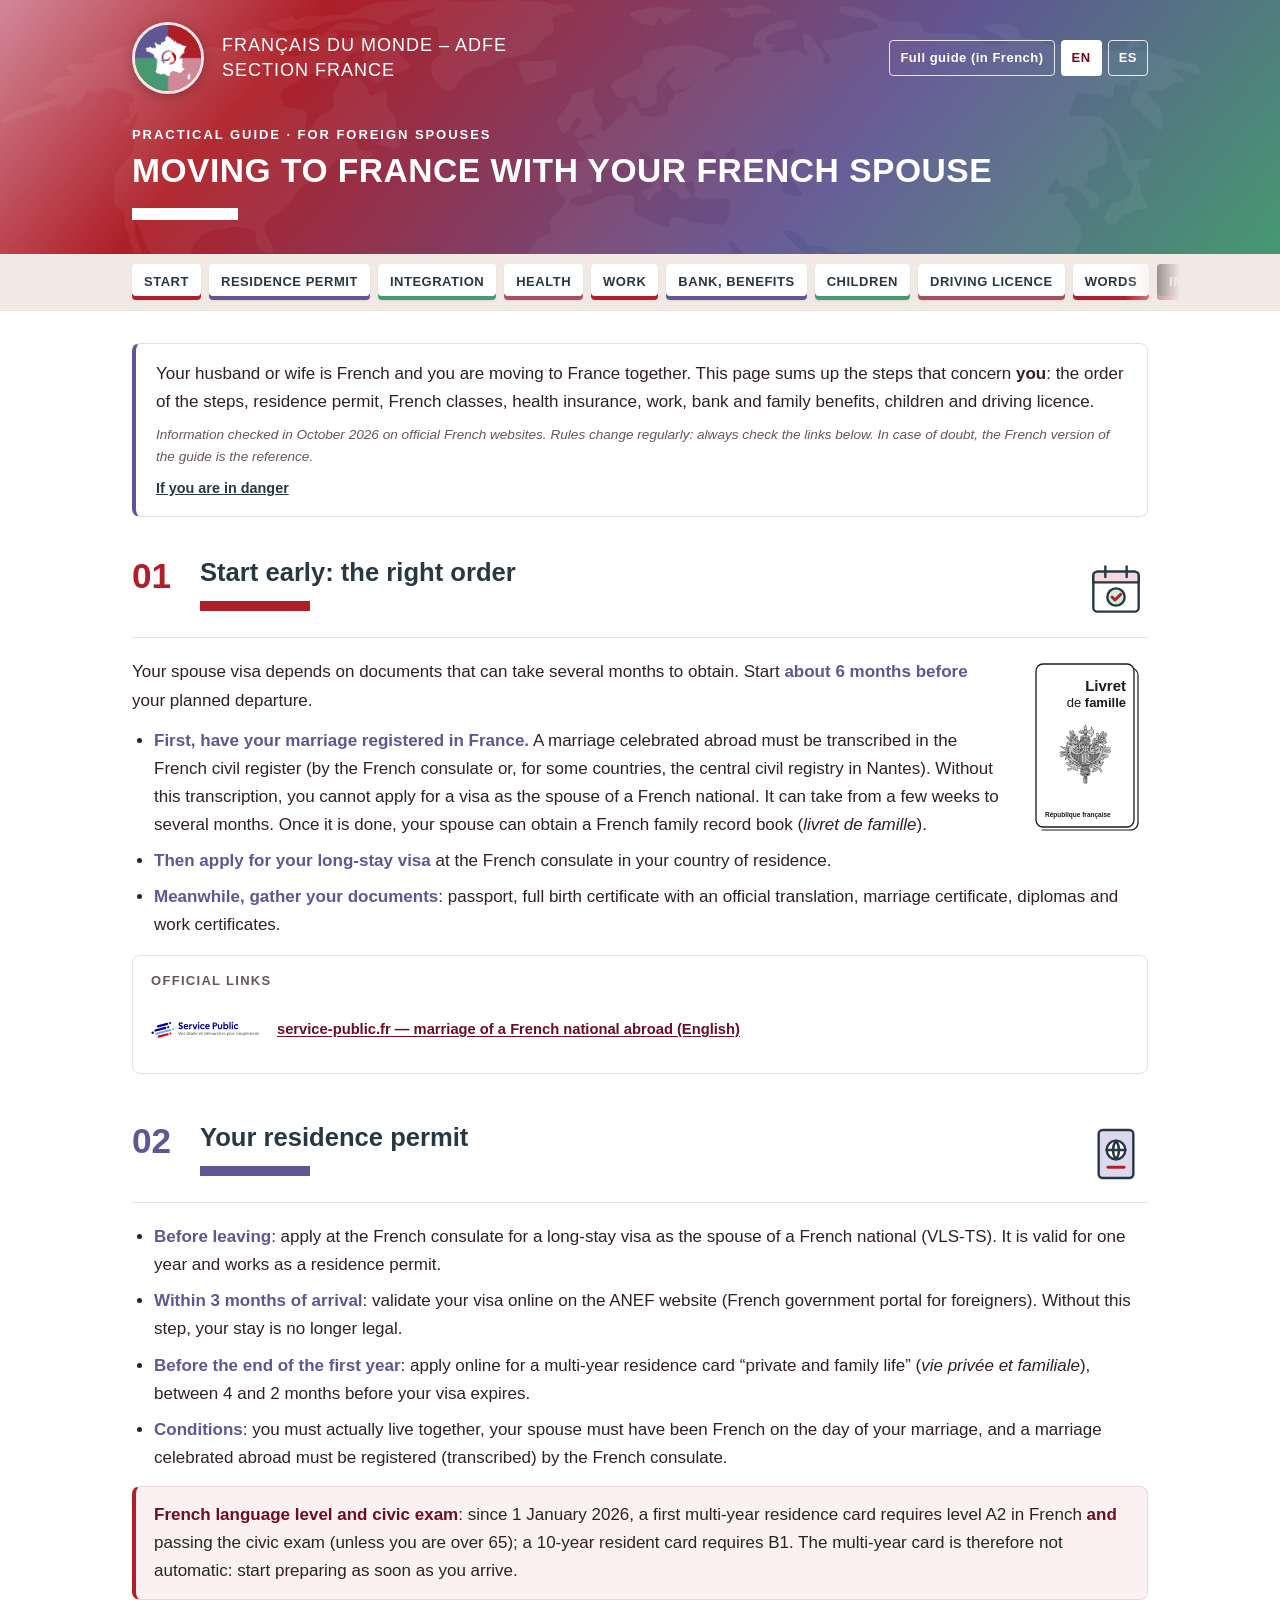
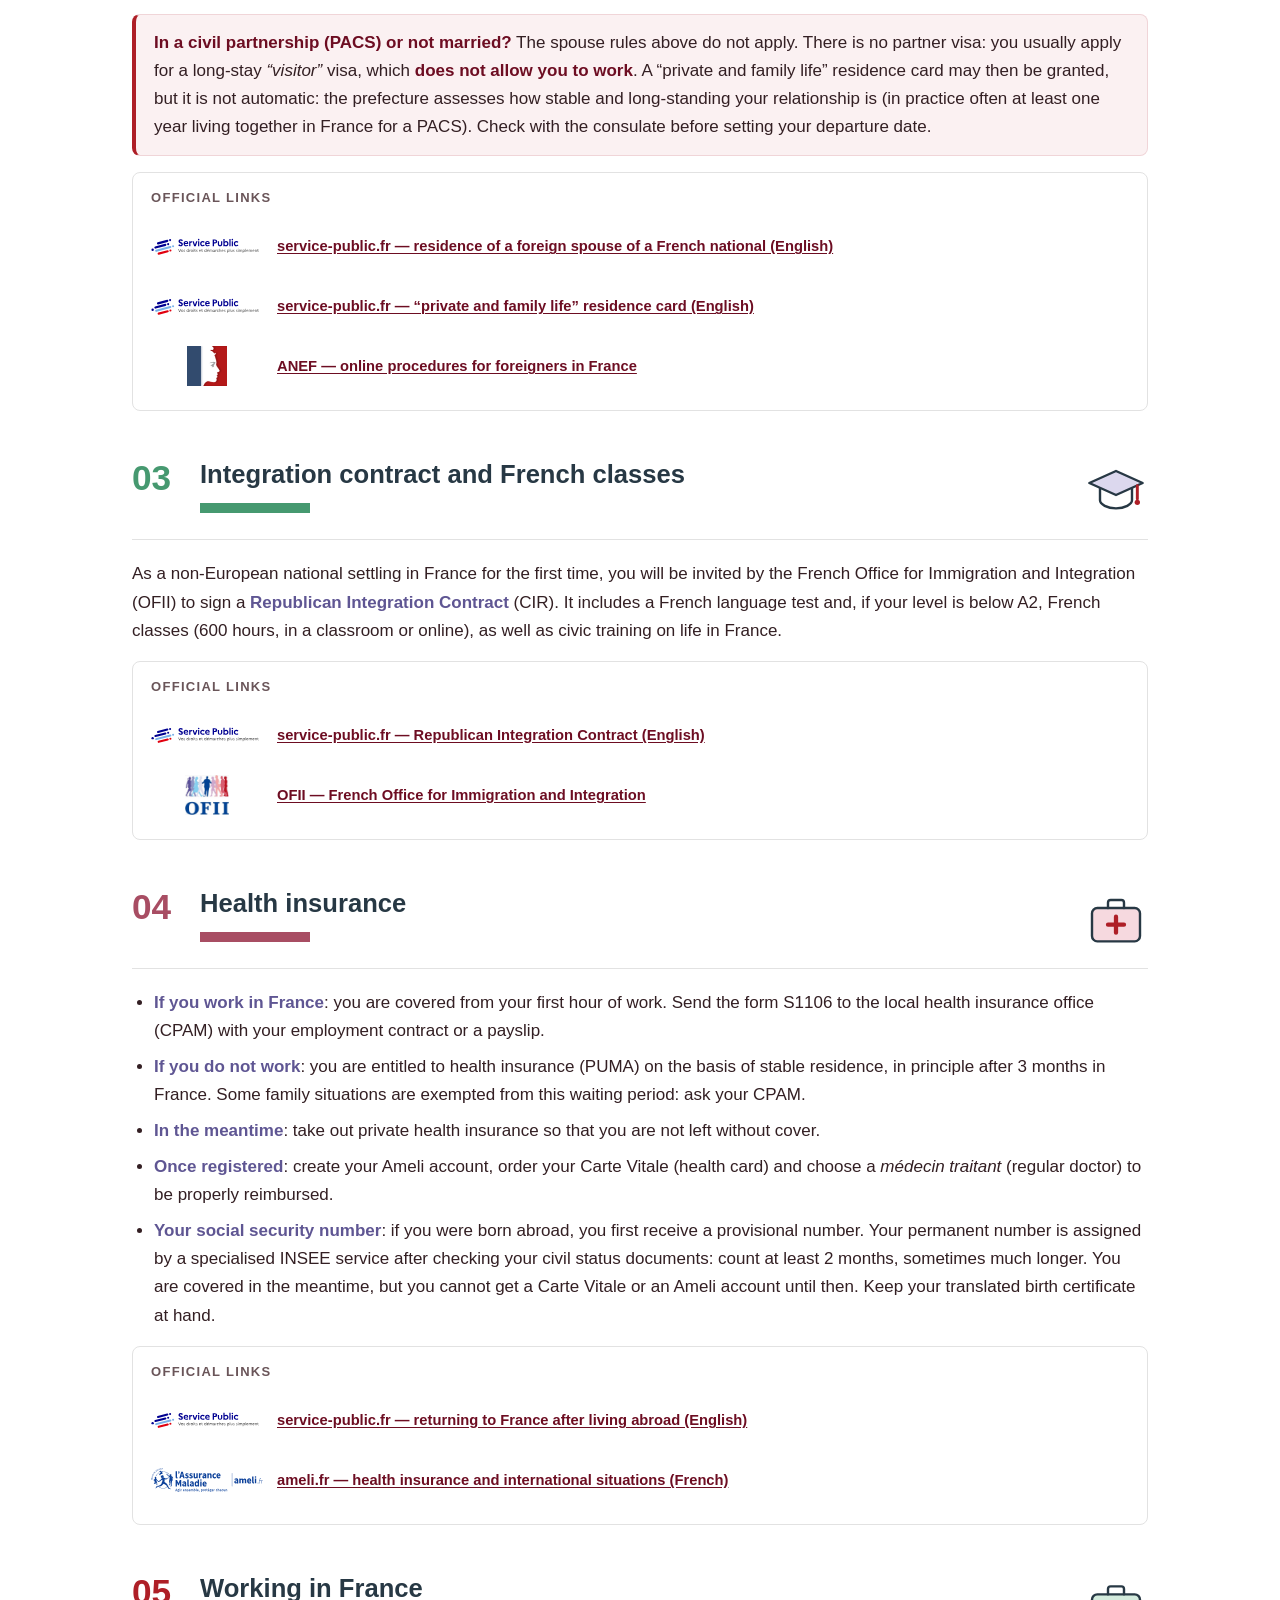
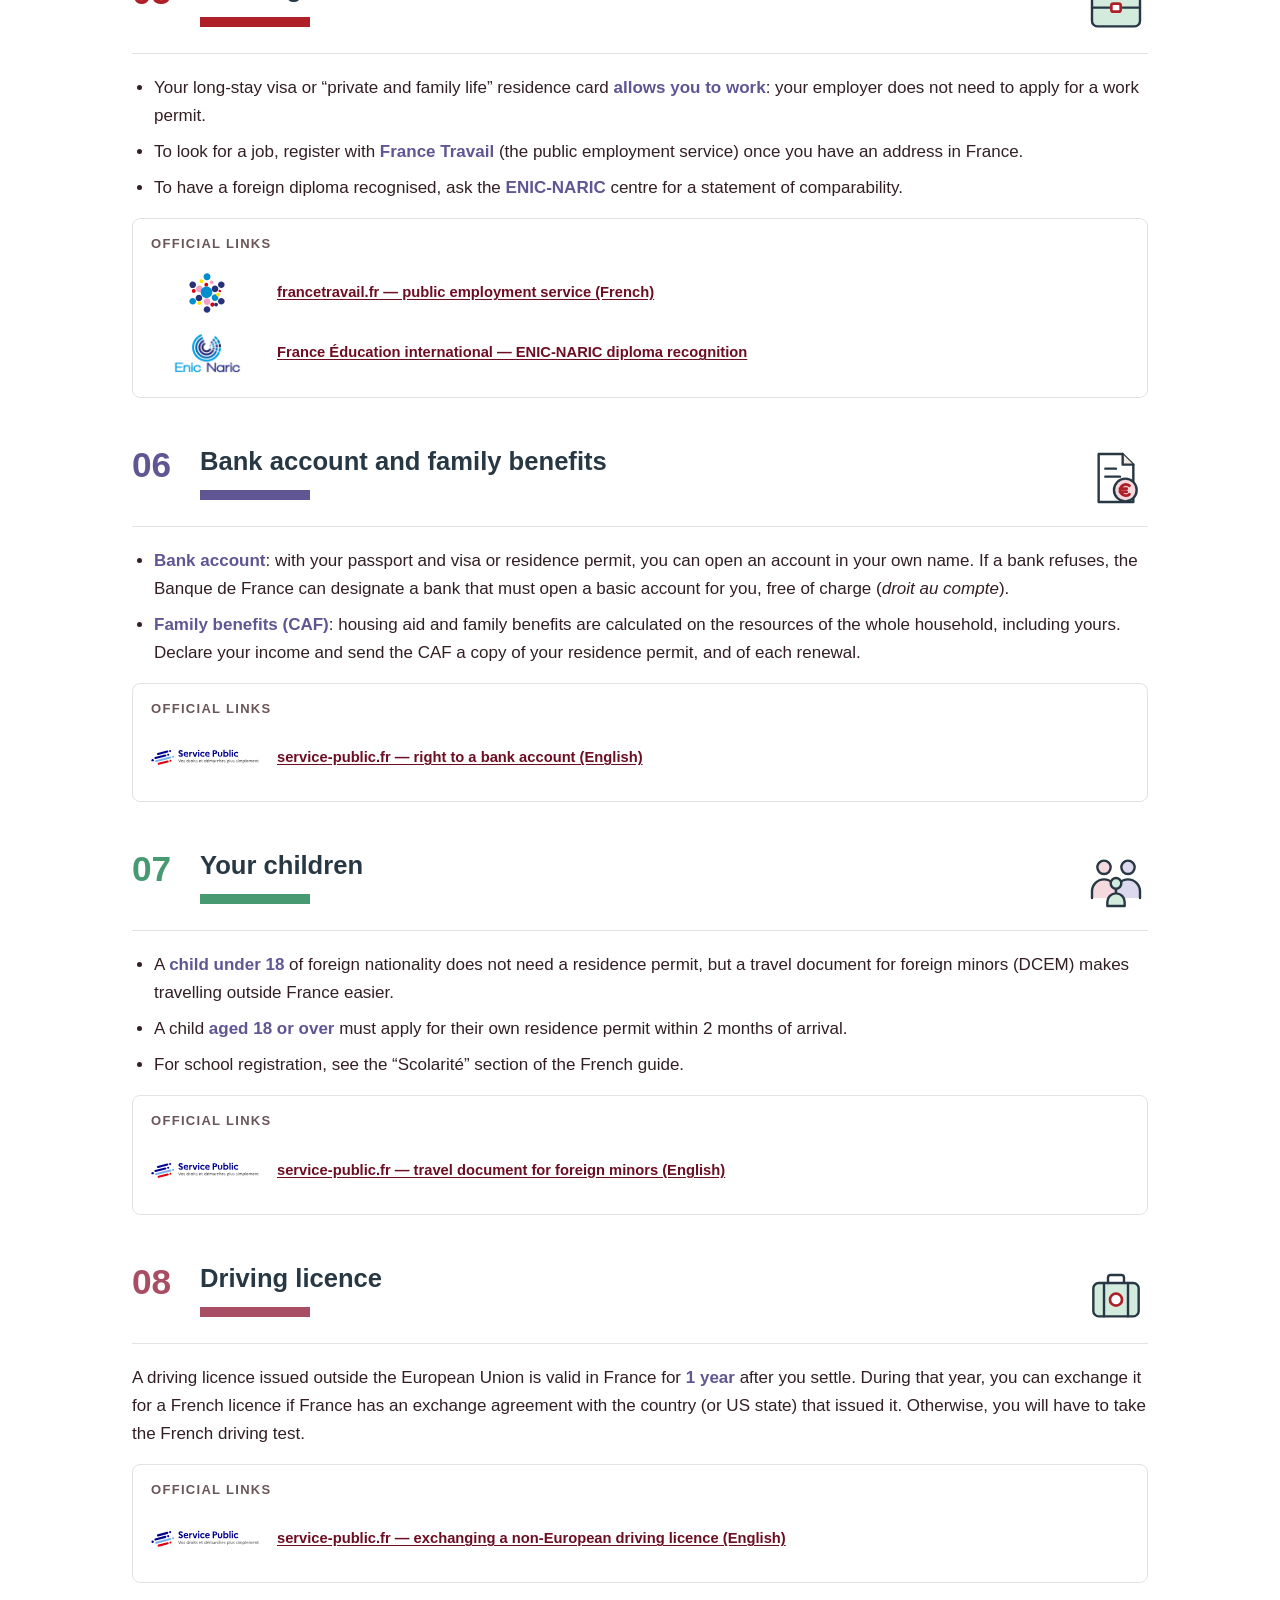
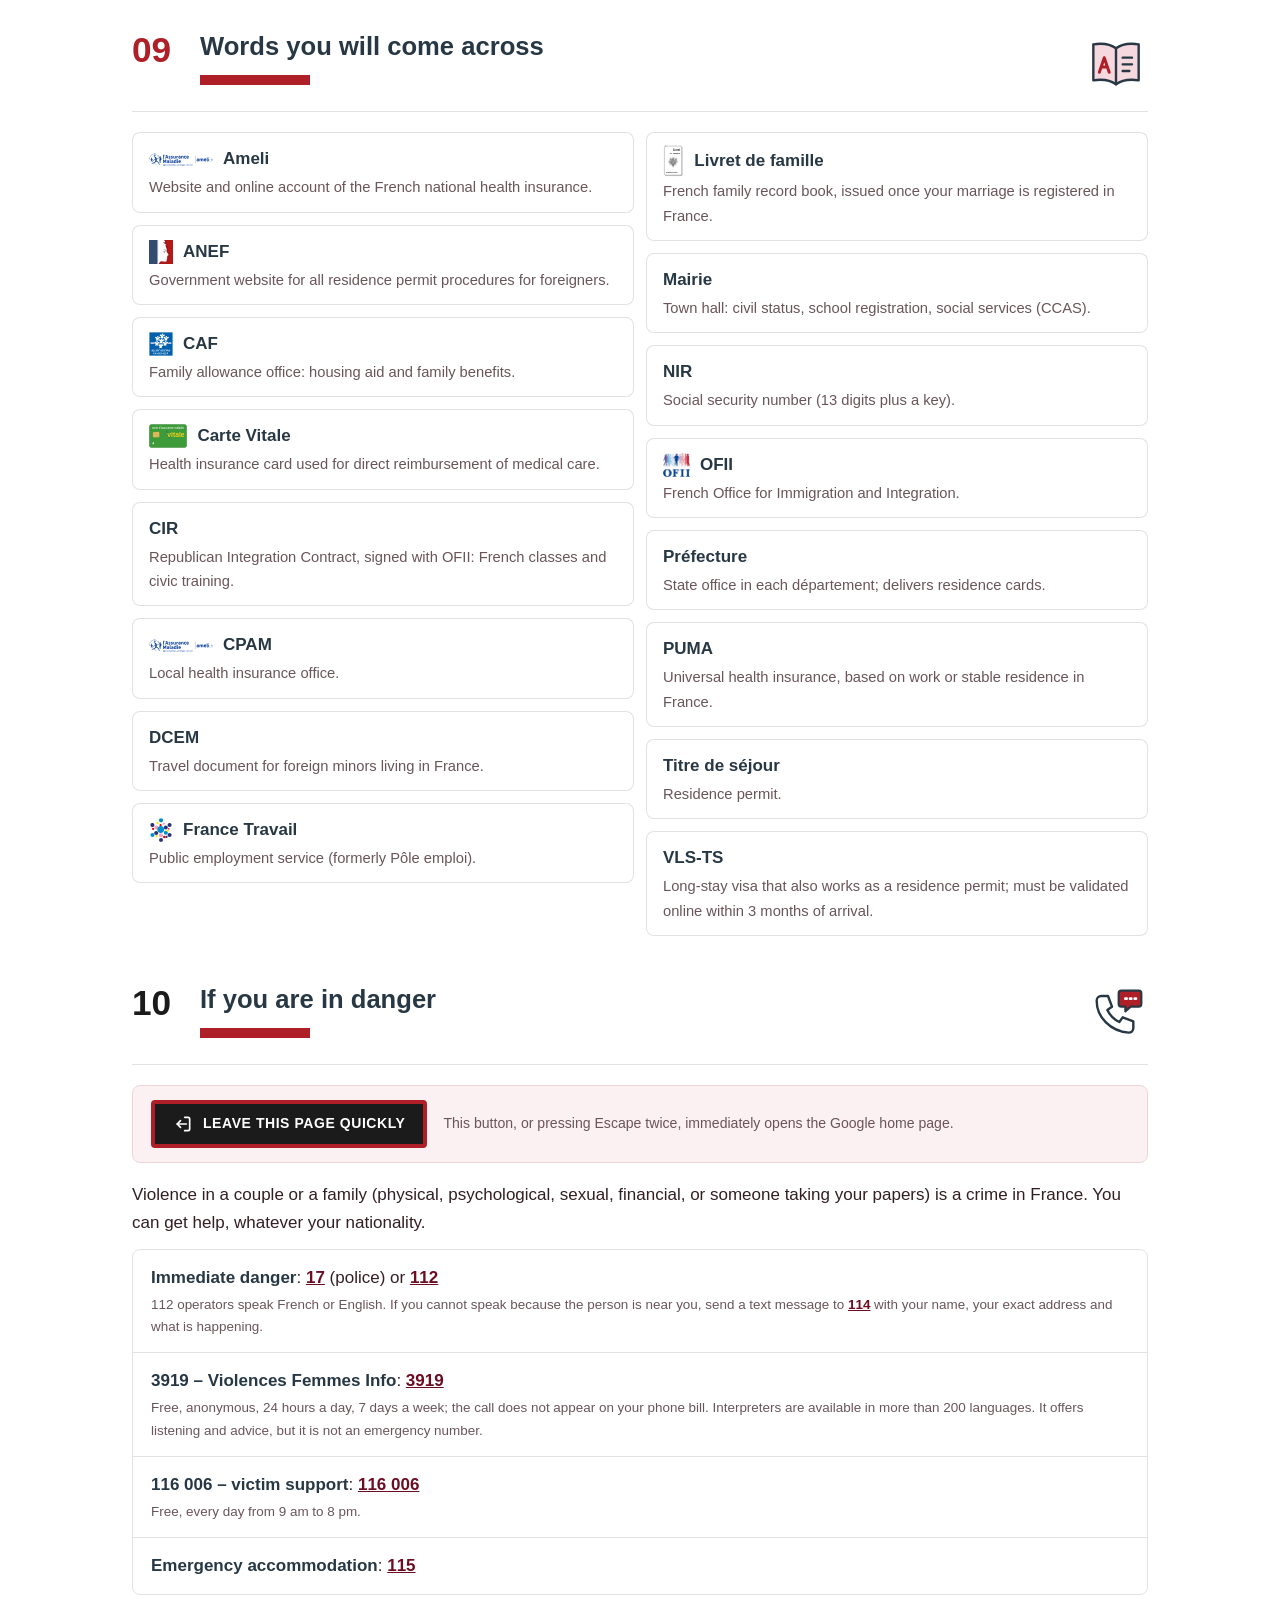
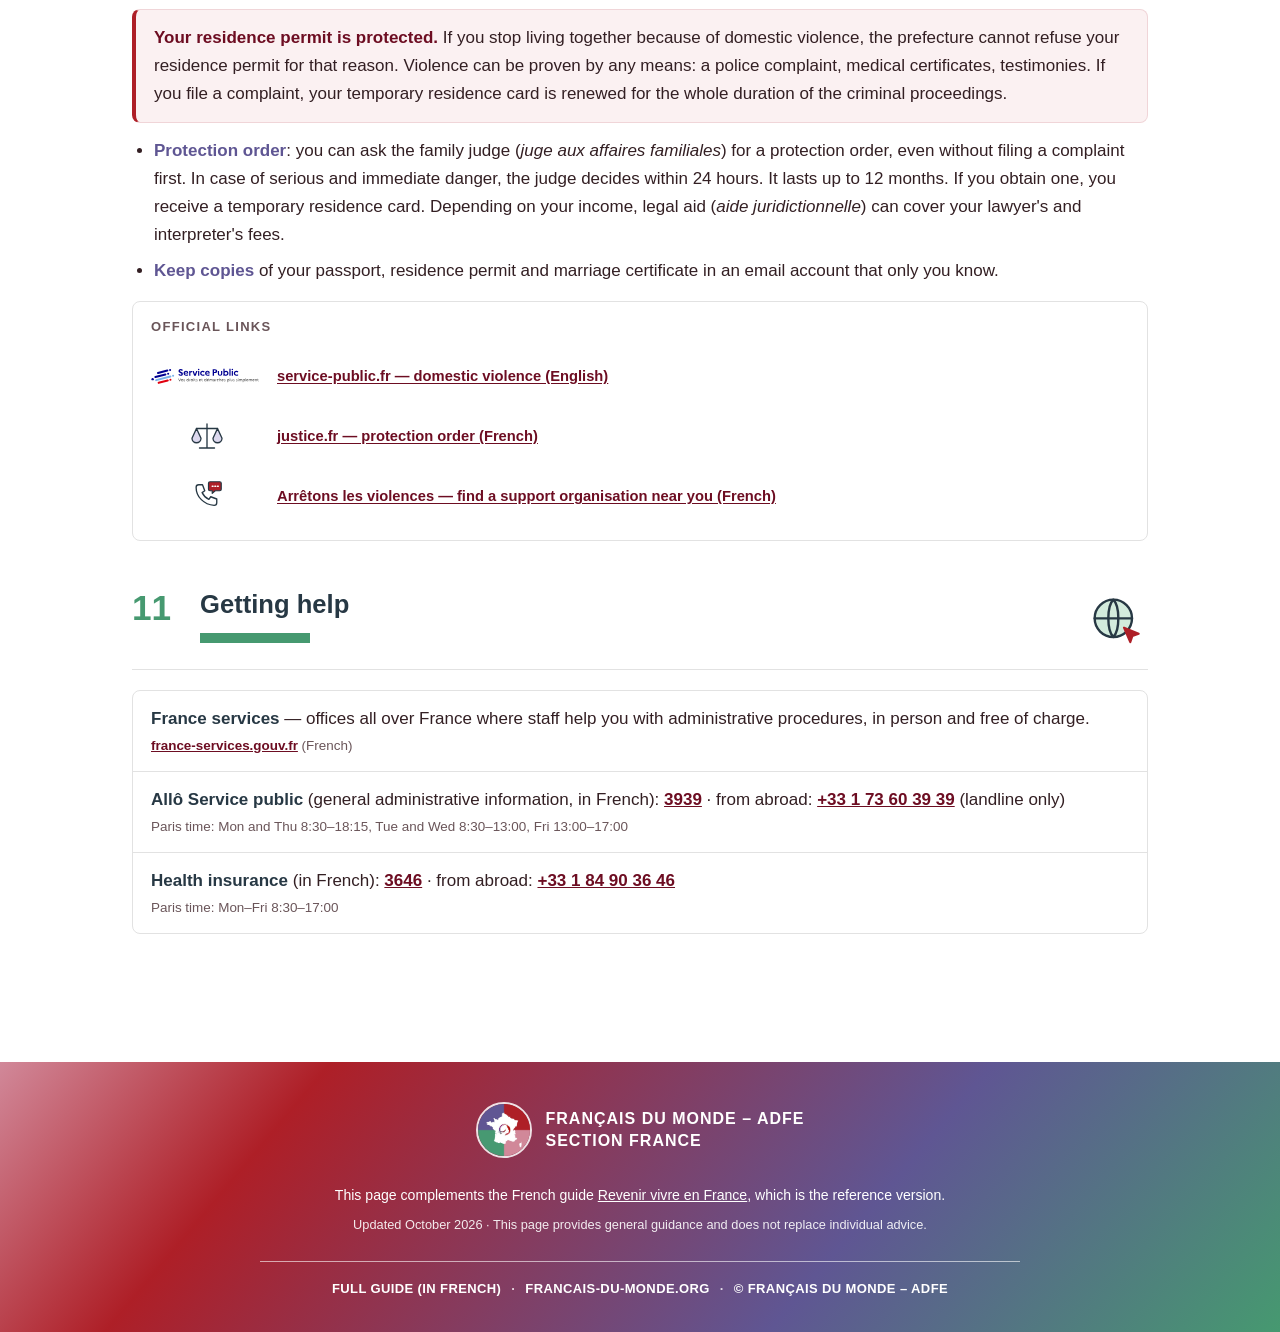
==== commit 13ff0cc9: "Pages conjoint : petite carte Vitale devant le mot dans le lexique Dessin simplifié (carte verte, pu" ====
--- a/conjoint-en.html
+++ b/conjoint-en.html
@@ -142,7 +142,7 @@
     <dt><img class="gl-logo" src="assets/logos/ameli.svg" alt="" loading="lazy">Ameli</dt><dd>Website and online account of the French national health insurance.</dd>
     <dt><img class="gl-logo" src="assets/logos/anef.png" alt="" loading="lazy">ANEF</dt><dd>Government website for all residence permit procedures for foreigners.</dd>
     <dt><img class="gl-logo" src="assets/logos/caf.svg" alt="" loading="lazy">CAF</dt><dd>Family allowance office: housing aid and family benefits.</dd>
-    <dt>Carte Vitale</dt><dd>Health insurance card used for direct reimbursement of medical care.</dd>
+    <dt><img class="gl-logo" src="assets/carte-vitale.svg" alt="" loading="lazy">Carte Vitale</dt><dd>Health insurance card used for direct reimbursement of medical care.</dd>
     <dt>CIR</dt><dd>Republican Integration Contract, signed with OFII: French classes and civic training.</dd>
     <dt><img class="gl-logo" src="assets/logos/ameli.svg" alt="" loading="lazy">CPAM</dt><dd>Local health insurance office.</dd>
     <dt>DCEM</dt><dd>Travel document for foreign minors living in France.</dd>
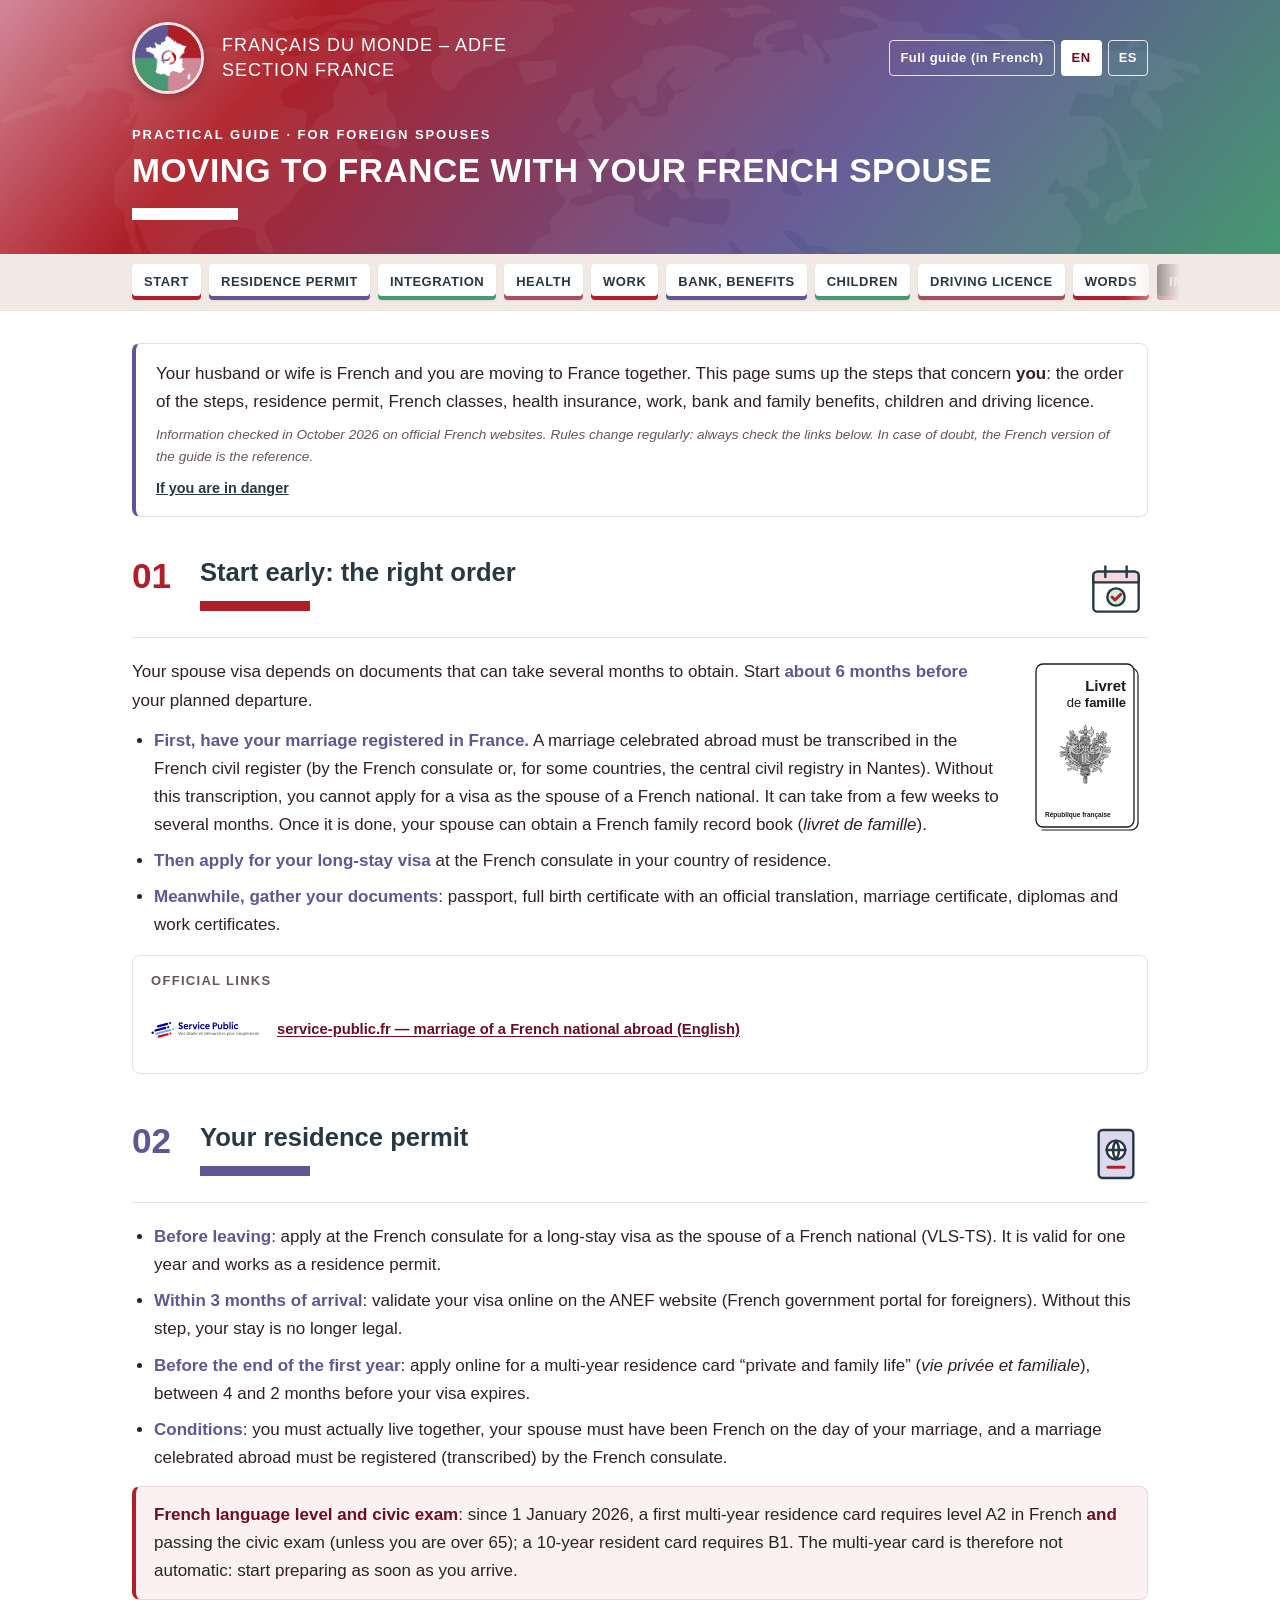
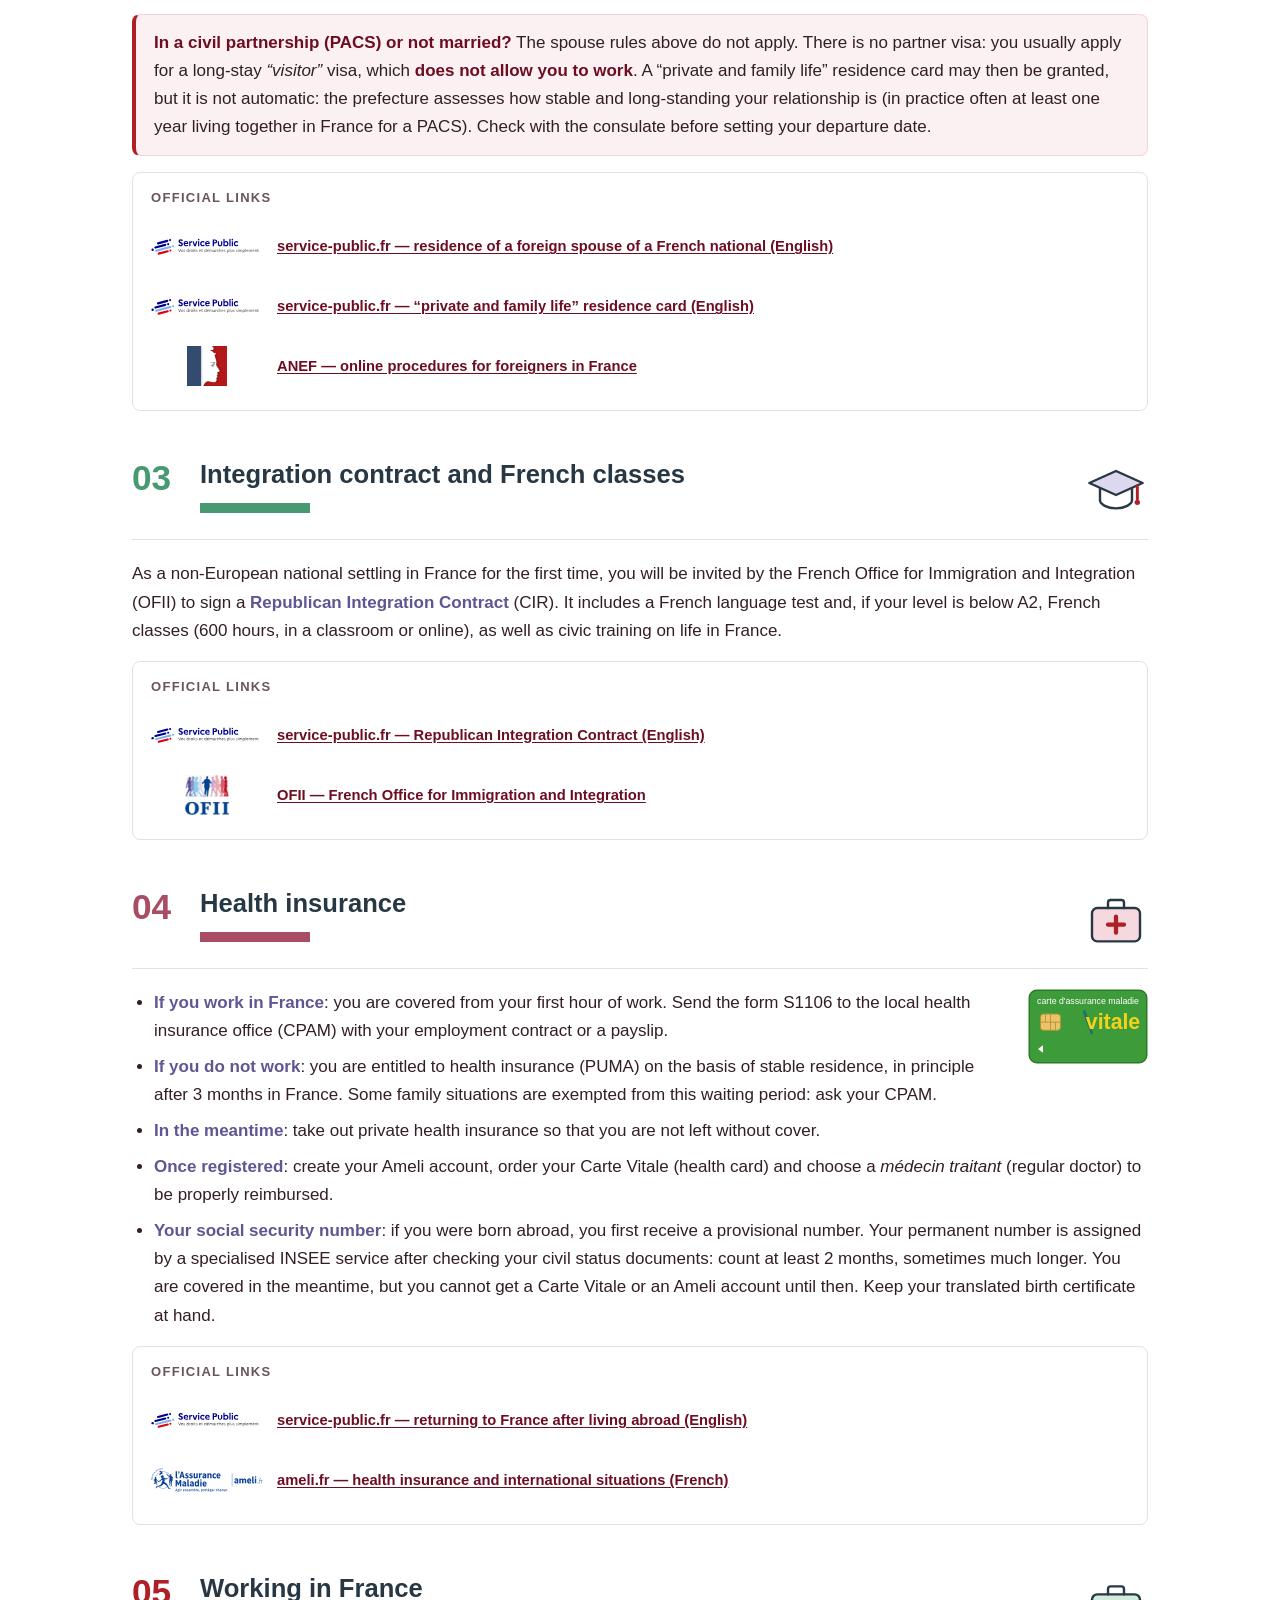
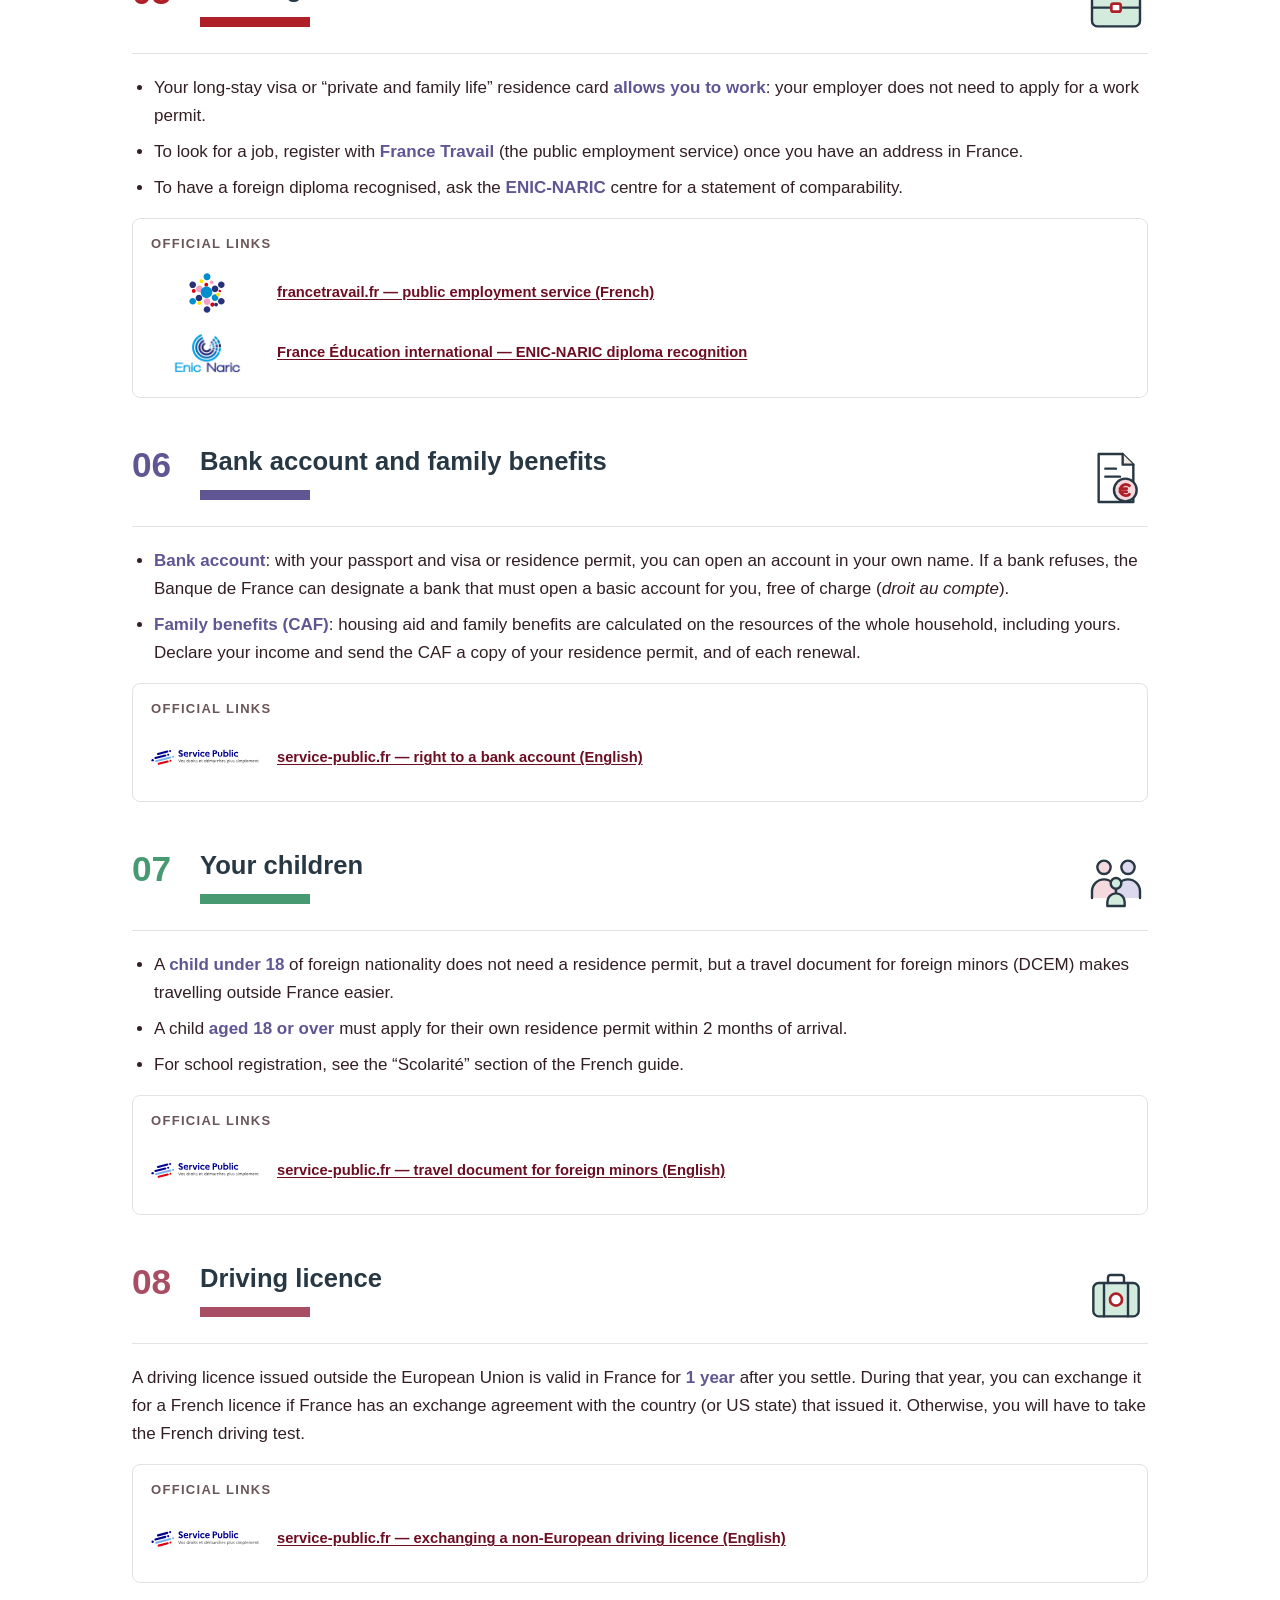
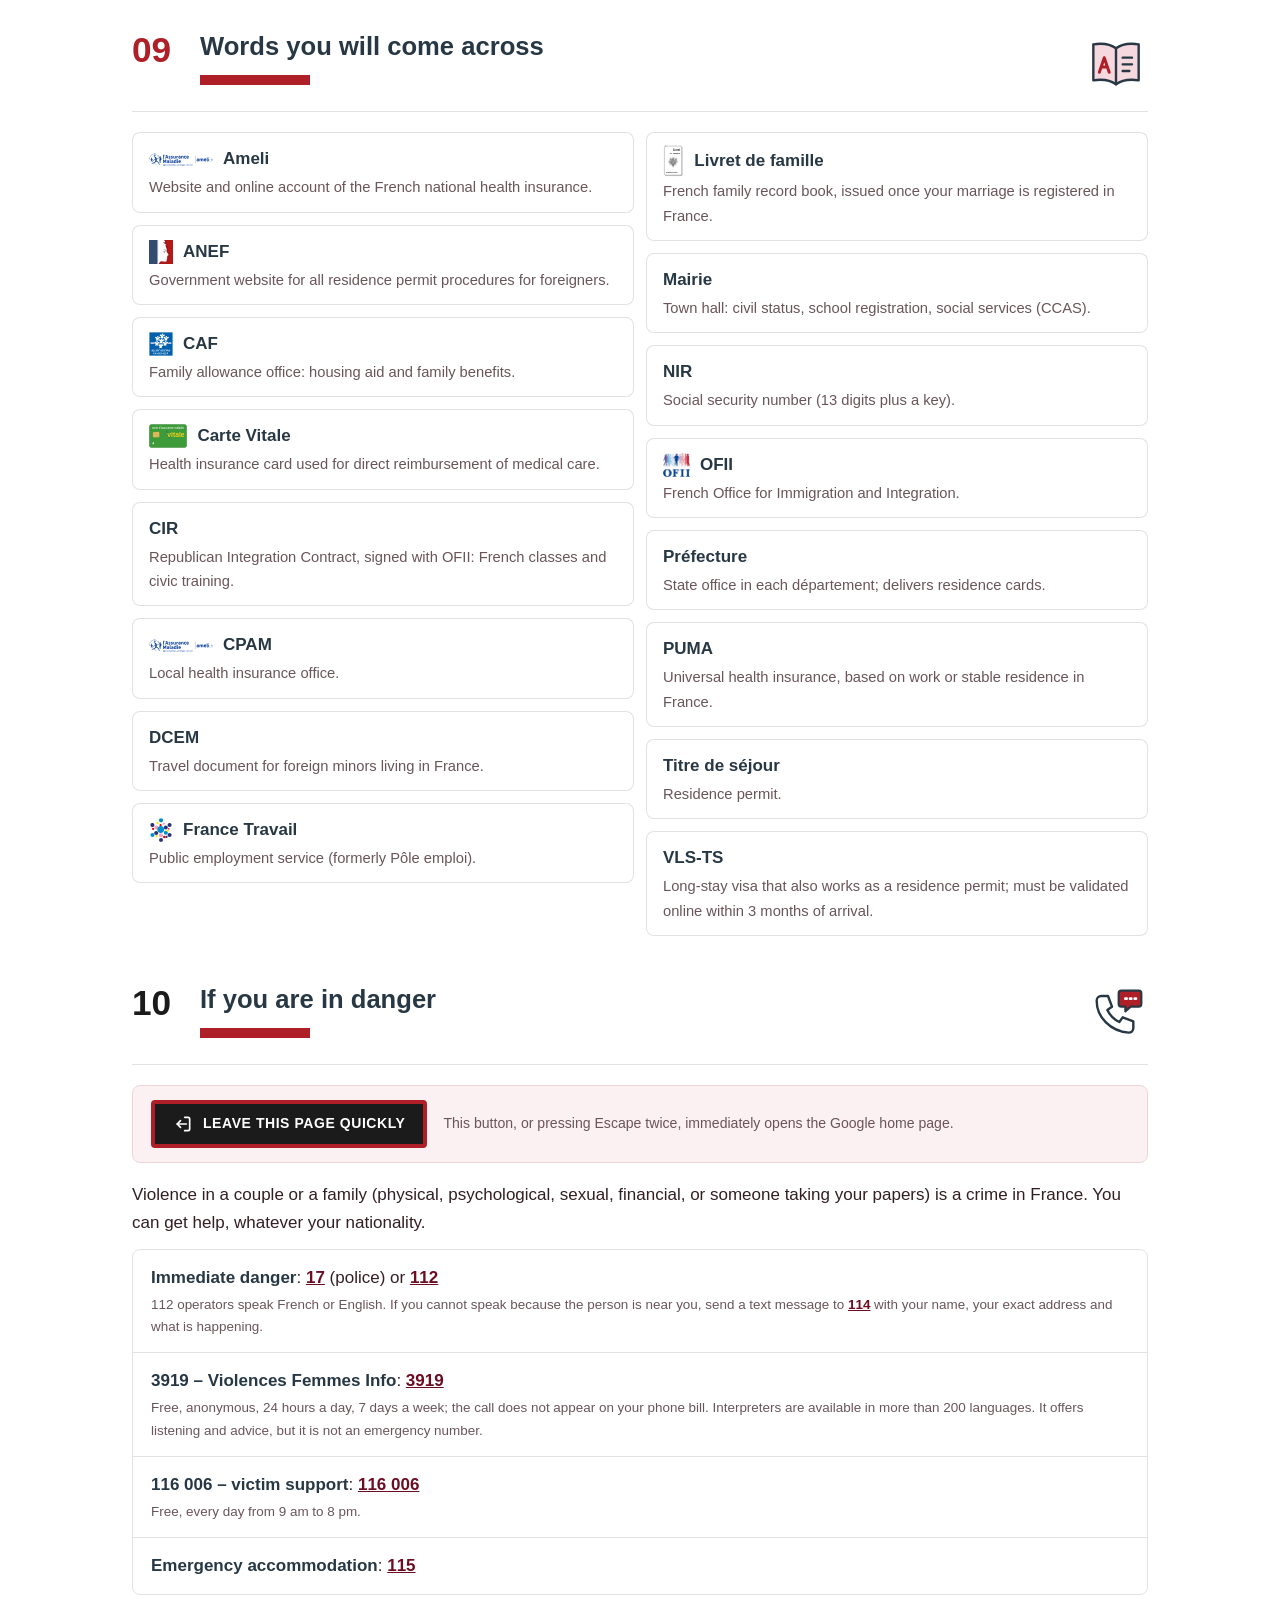
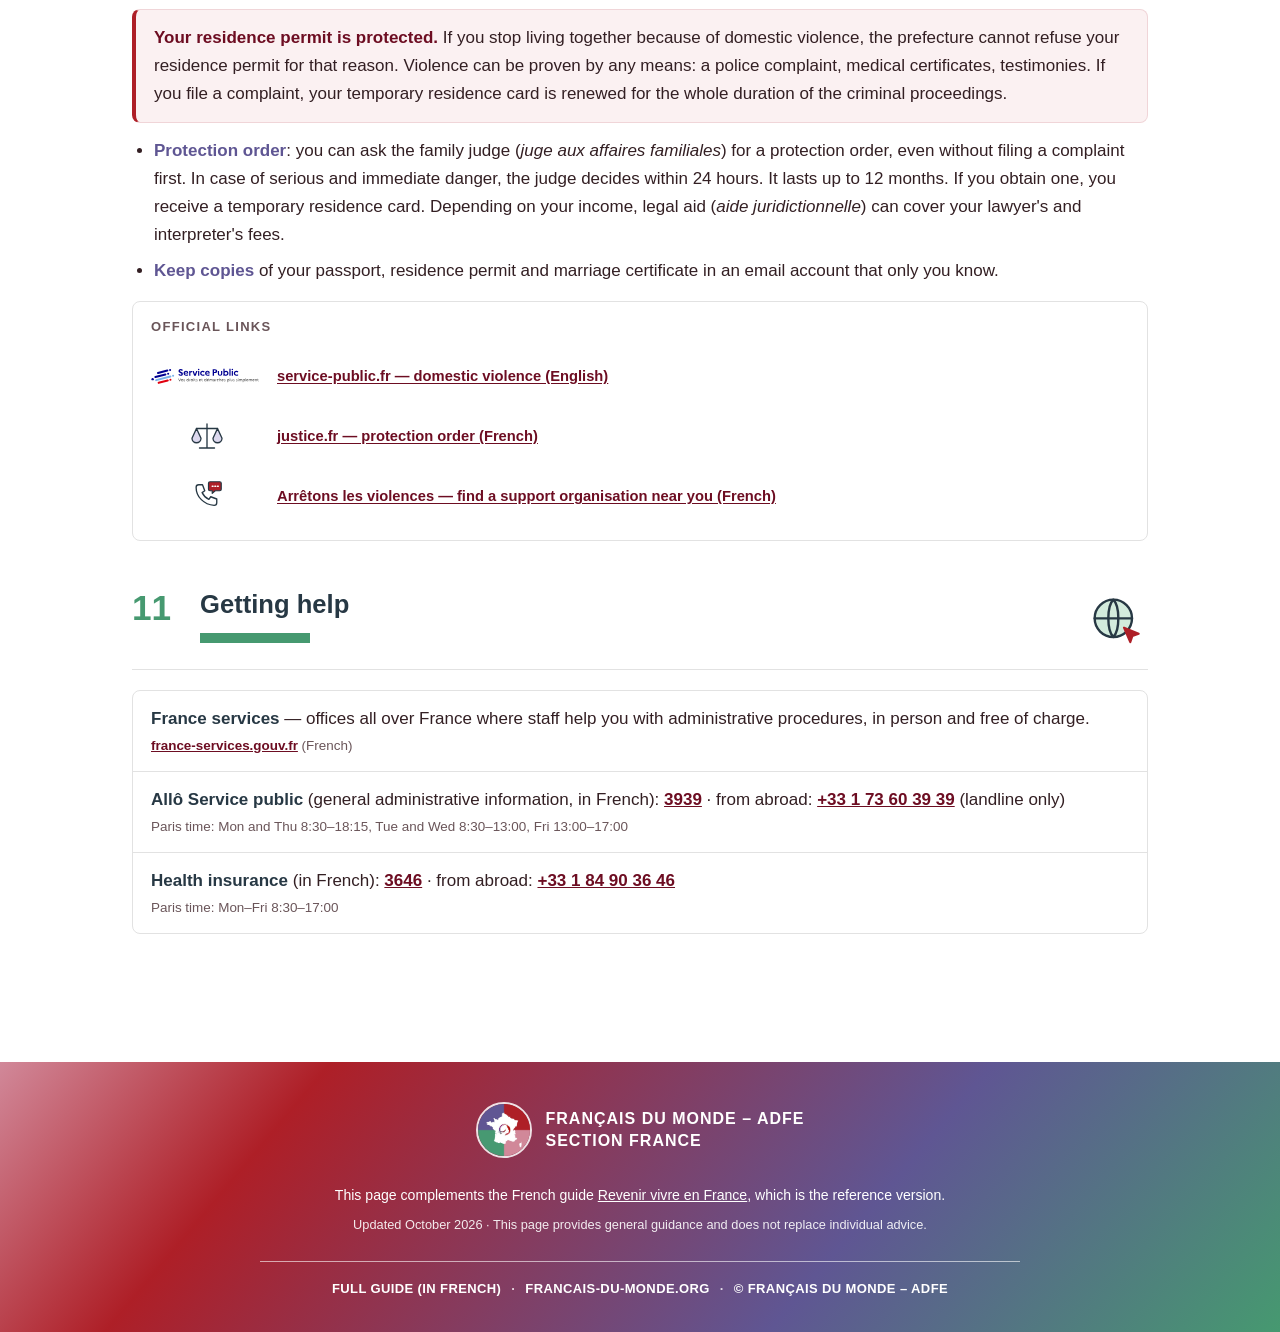
==== commit 9254ff3e: "Carte Vitale : dessin dans l'encadré « Une fois vos droits ouverts » et la partie Santé des pages co" ====
--- a/conjoint-en.html
+++ b/conjoint-en.html
@@ -79,6 +79,7 @@
 
 <section class="section" id="health">
   <div class="section-header"><span class="section-num">04</span><h2>Health insurance</h2><span class="section-picto" aria-hidden="true"><svg viewBox="0 0 48 48" aria-hidden="true"><rect x="6" y="15" width="36" height="25" rx="4" fill="#F6D9DF" stroke="#273844" stroke-width="1.8" stroke-linecap="round" stroke-linejoin="round"/><path d="M18 15v-4a2 2 0 0 1 2-2h8a2 2 0 0 1 2 2v4" fill="none" stroke="#273844" stroke-width="1.8" stroke-linecap="round" stroke-linejoin="round"/><path d="M24 21.5v12M18 27.5h12" stroke="#AE1F27" stroke-width="3.2" stroke-linecap="round" fill="none"/></svg></span></div>
+  <img class="illus-vitale" src="assets/carte-vitale.svg" alt="Drawing of a Carte Vitale (French health insurance card)" width="120" height="75" loading="lazy">
   <ul>
     <li><strong>If you work in France</strong>: you are covered from your first hour of work. Send the form S1106 to the local health insurance office (CPAM) with your employment contract or a payslip.</li>
     <li><strong>If you do not work</strong>: you are entitled to health insurance (PUMA) on the basis of stable residence, in principle after 3 months in France. Some family situations are exempted from this waiting period: ask your CPAM.</li>
--- a/assets/conjoint.css
+++ b/assets/conjoint.css
@@ -210,3 +210,8 @@
 @media (max-width: 700px) { .illus-livret { float: none; display: block; width: 96px; margin: 0 auto 12px; } }
 @media print { .illus-livret { display: none; } }
 .gl-logo-livret { height: 32px; }
+
+/* Dessin de la carte Vitale, à droite du texte de la partie Santé (au-dessus sur téléphone) */
+.illus-vitale { float: right; width: 120px; height: auto; margin: 0 0 12px 24px; }
+@media (max-width: 700px) { .illus-vitale { float: none; display: block; width: 104px; margin: 0 auto 12px; } }
+@media print { .illus-vitale { display: none; } }
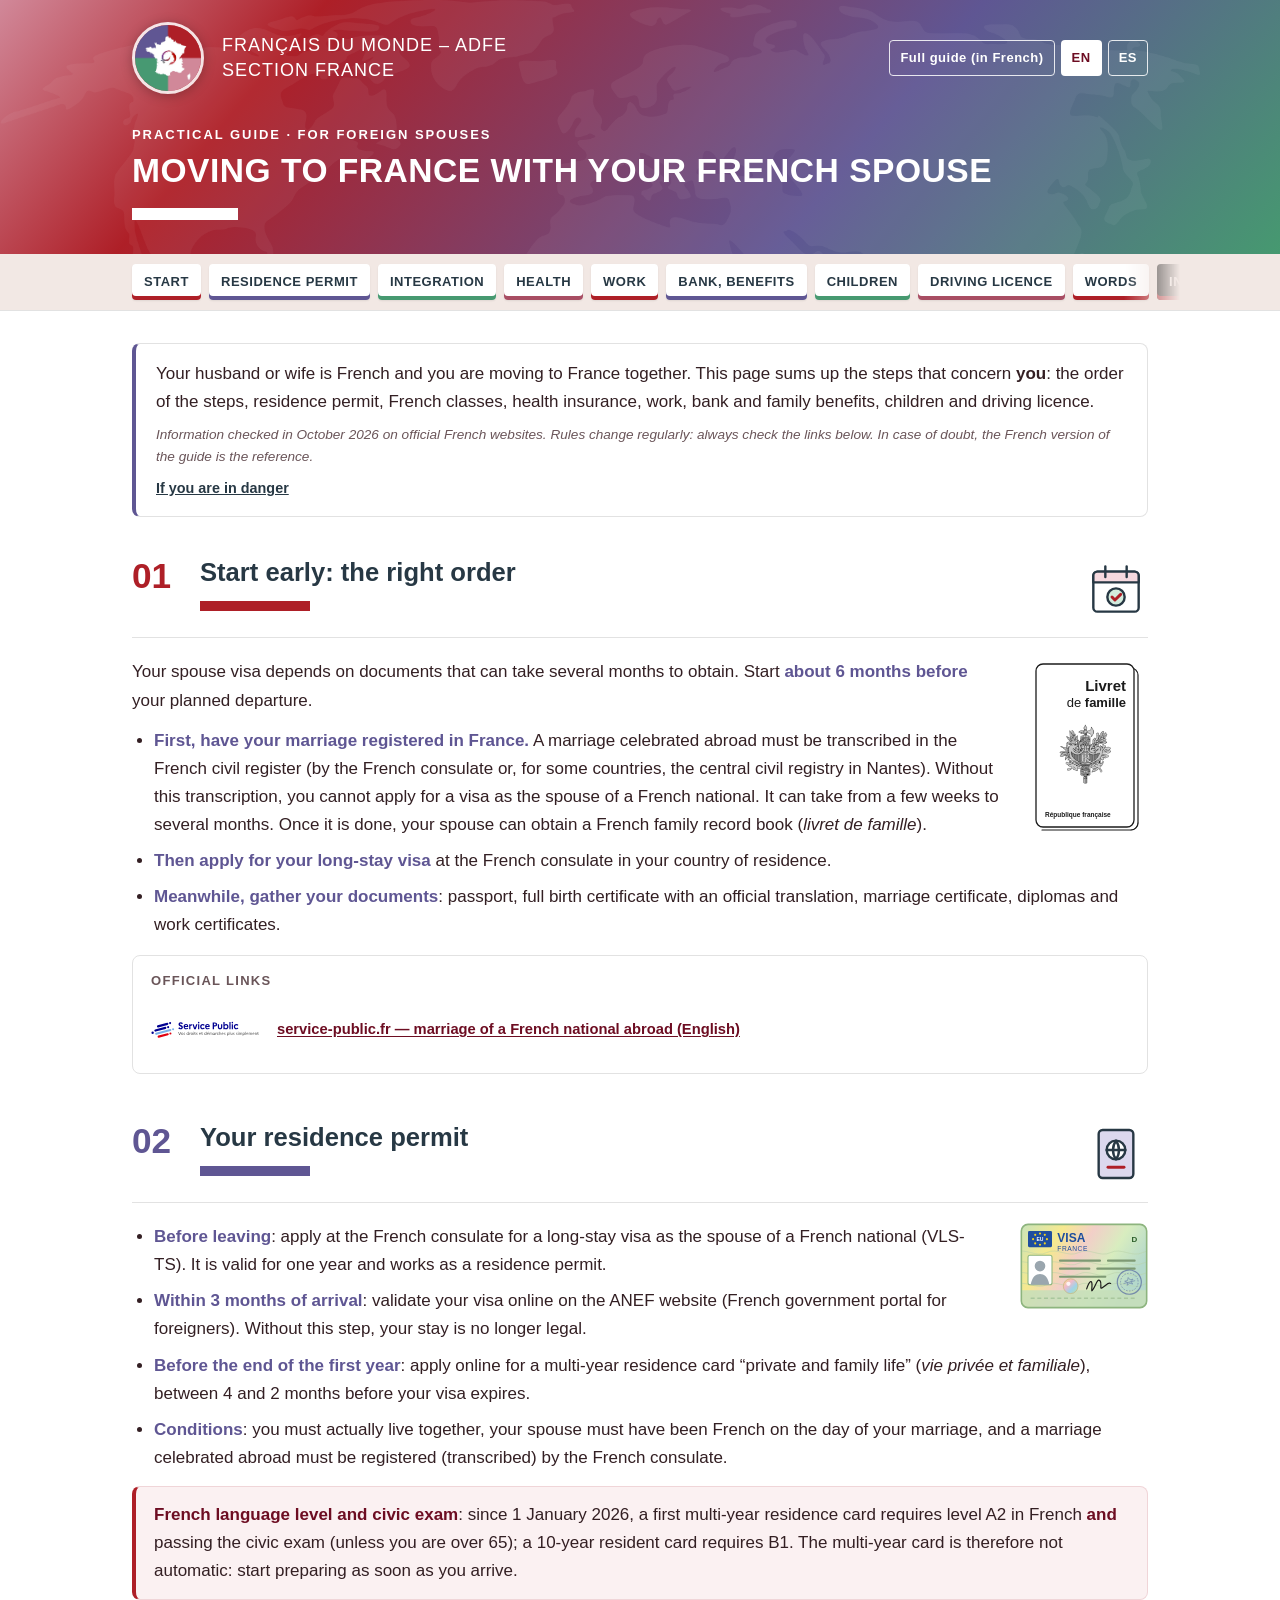
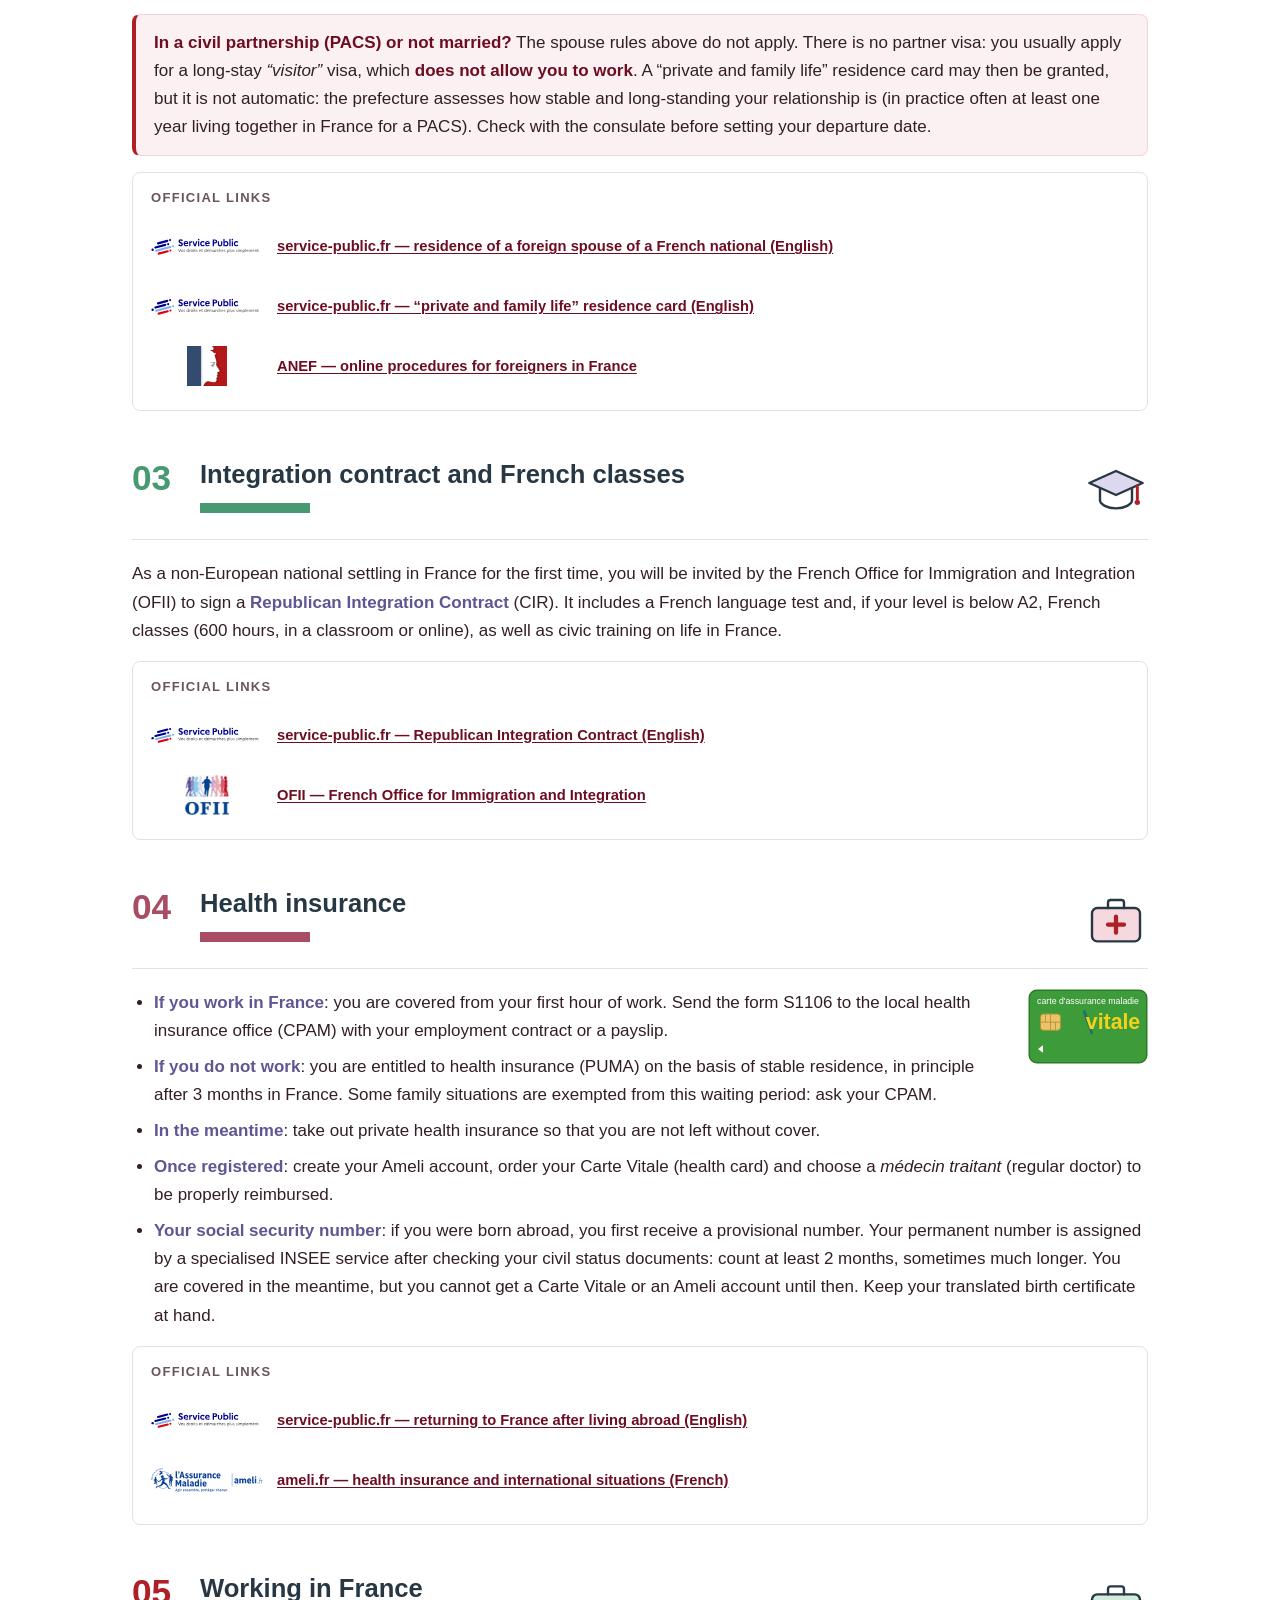
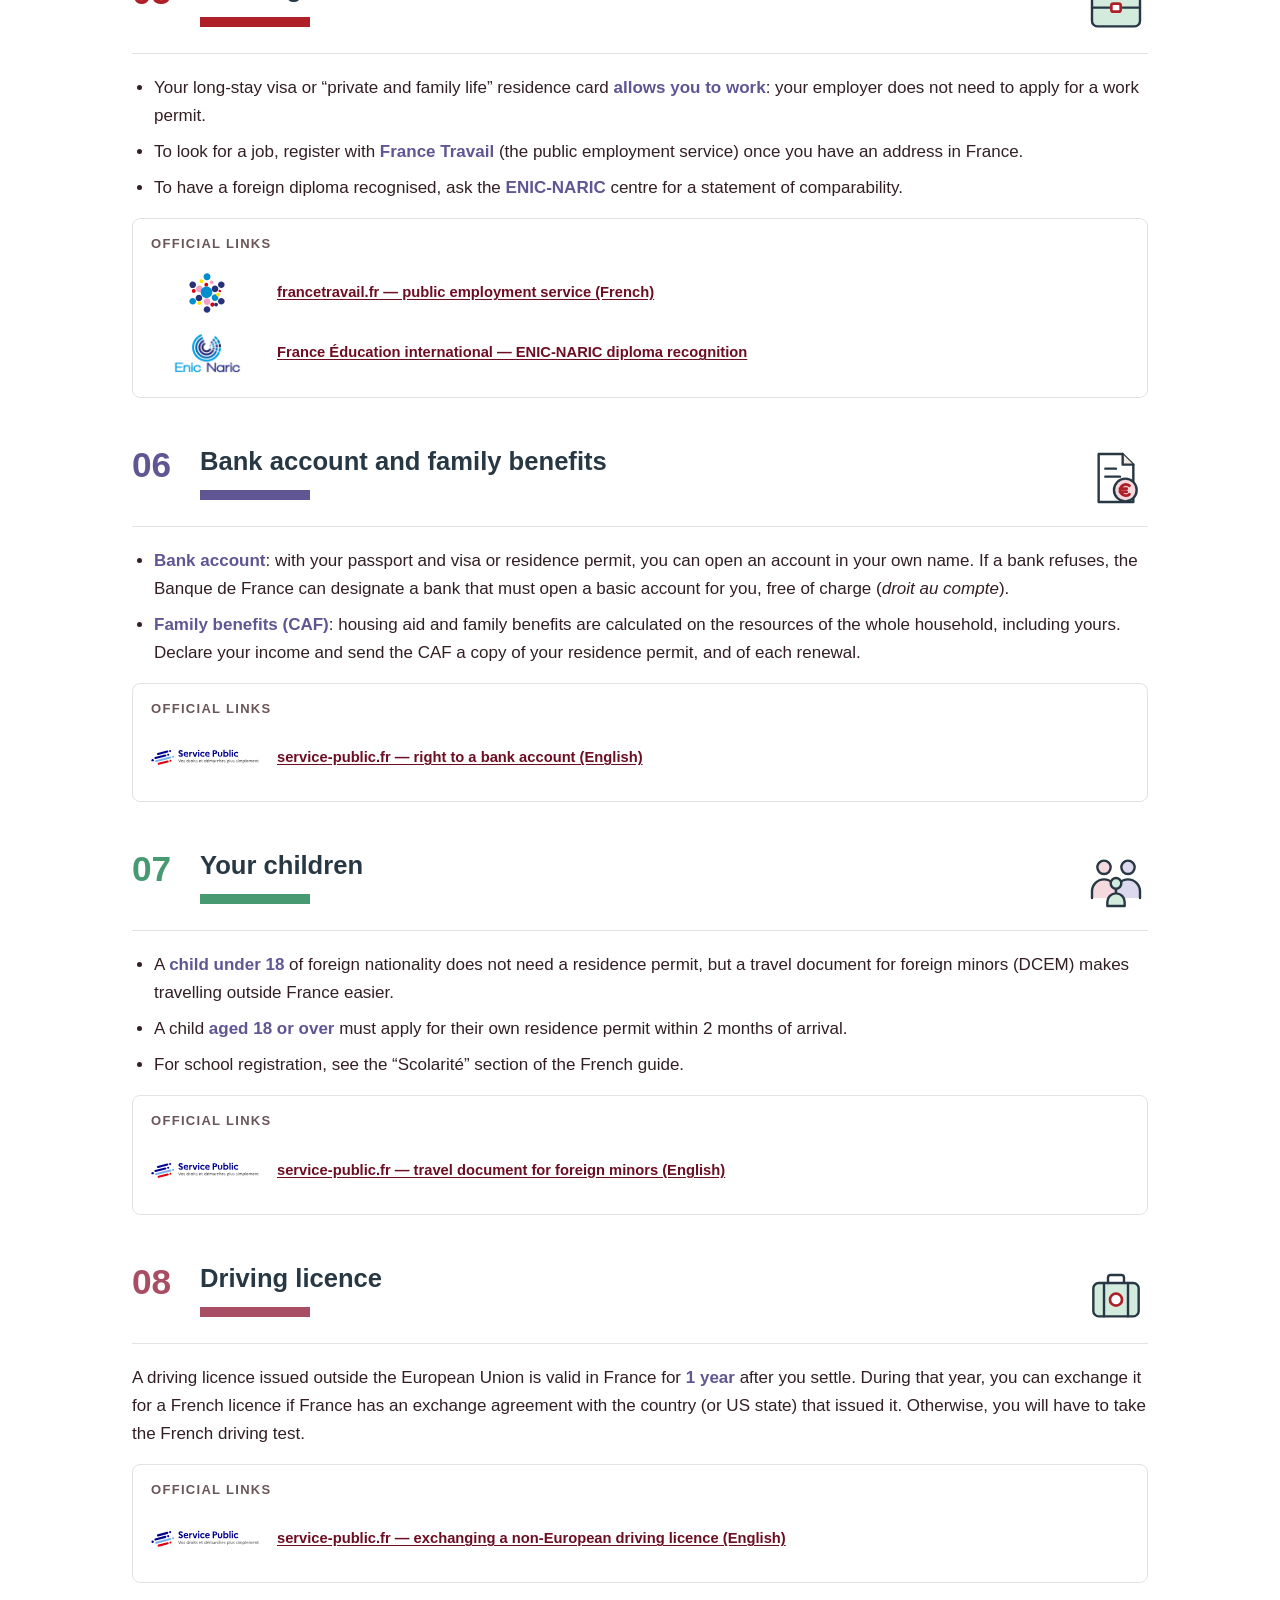
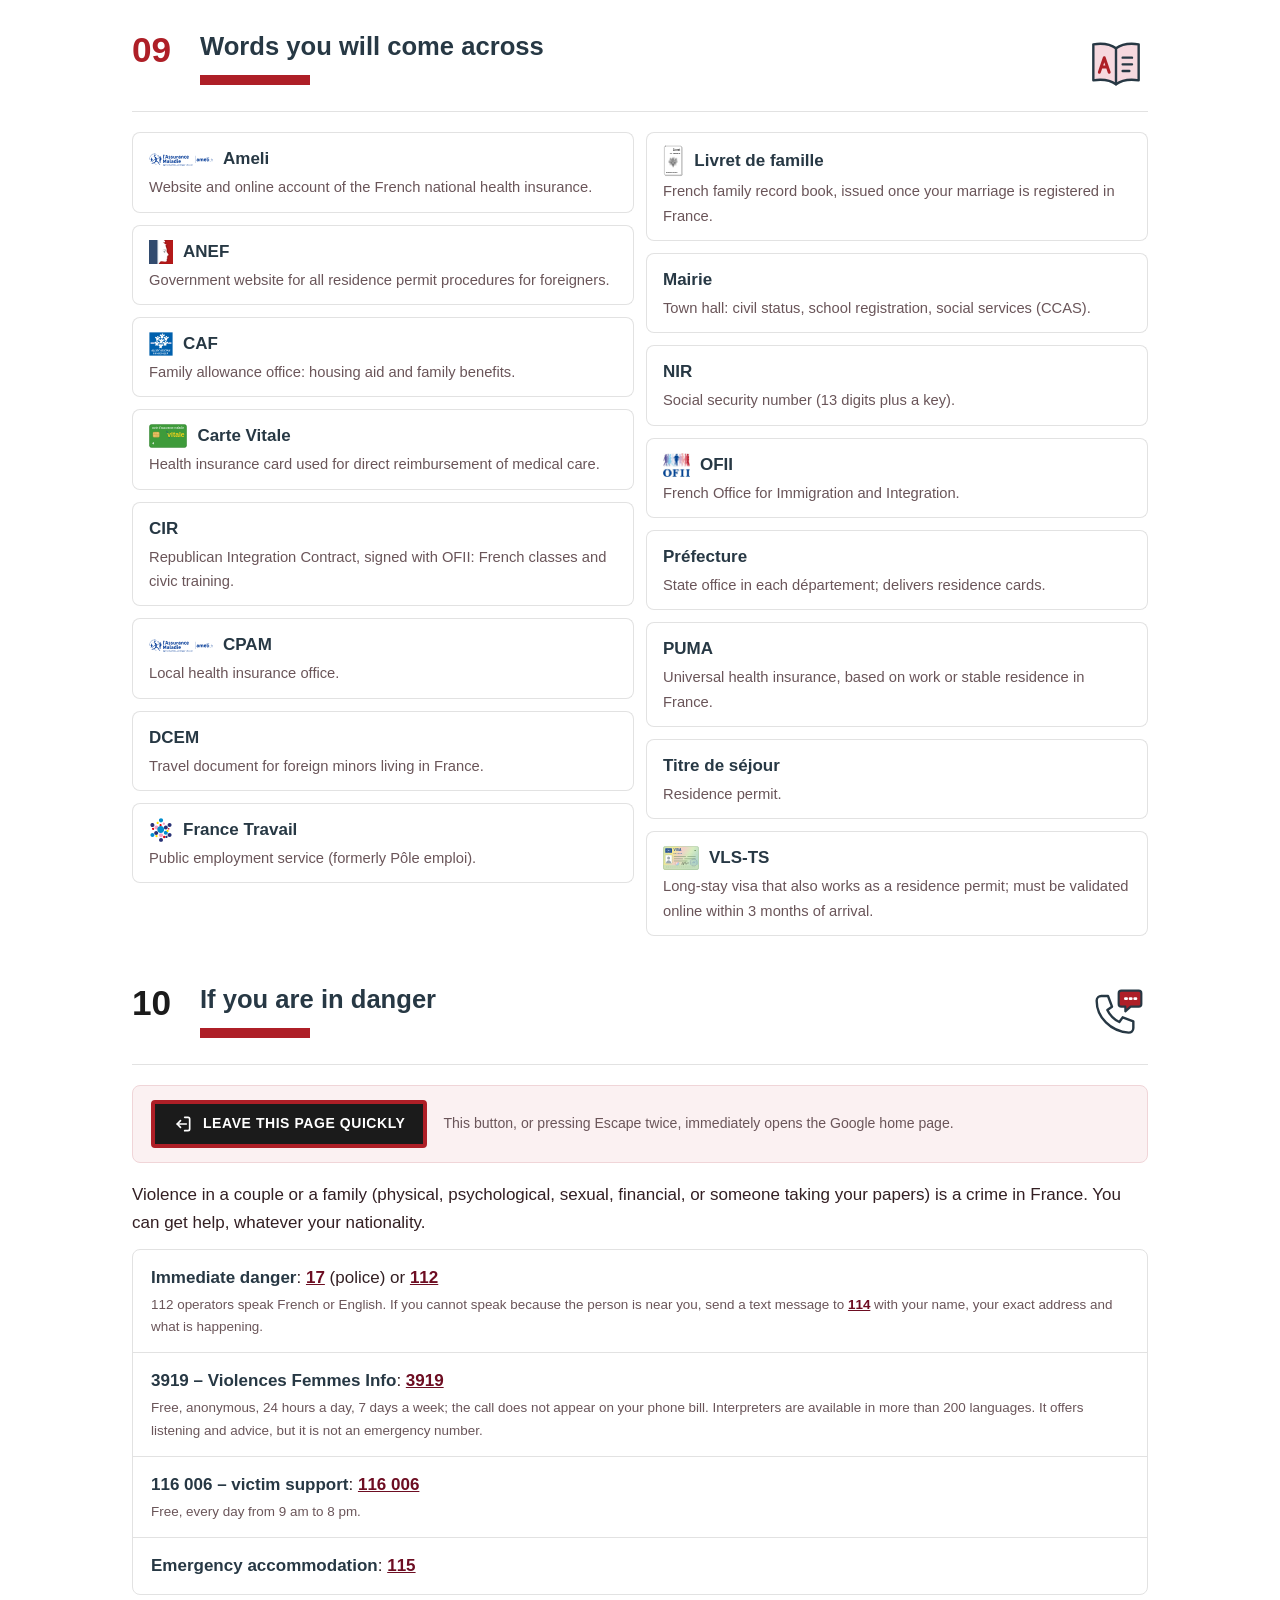
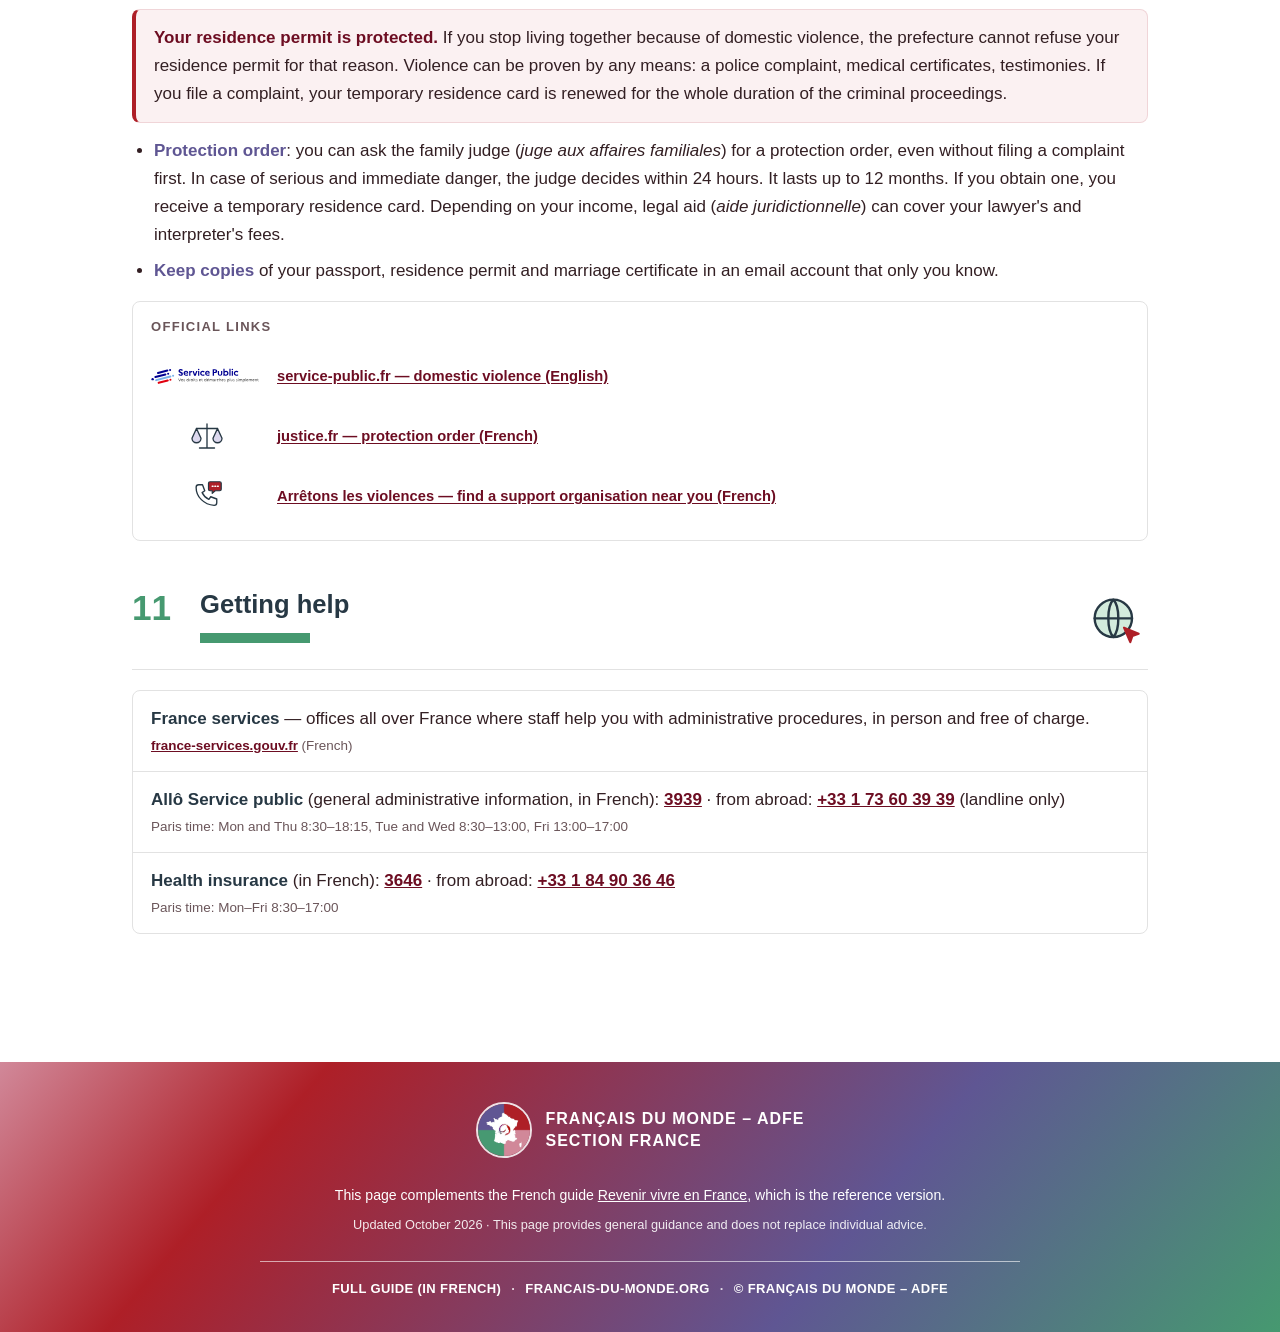
==== commit da4fc14e: "Vignette du visa long séjour (VLS-TS) : encadré « Conjoint étranger non européen », partie 2 et lexi" ====
--- a/conjoint-en.html
+++ b/conjoint-en.html
@@ -53,6 +53,7 @@
 
 <section class="section" id="residence">
   <div class="section-header"><span class="section-num">02</span><h2>Your residence permit</h2><span class="section-picto" aria-hidden="true"><svg viewBox="0 0 48 48" aria-hidden="true"><rect x="11" y="6" width="26" height="36" rx="3" fill="#DCD8EE" stroke="#273844" stroke-width="1.8" stroke-linecap="round" stroke-linejoin="round"/><circle cx="24" cy="21" r="7" fill="#FFFFFF" stroke="#273844" stroke-width="1.8" stroke-linecap="round" stroke-linejoin="round"/><path d="M17 21h14M24 14c-3 4-3 10 0 14M24 14c3 4 3 10 0 14" fill="none" stroke="#273844" stroke-width="1.8" stroke-linecap="round" stroke-linejoin="round"/><path d="M18 34h12" stroke="#AE1F27" stroke-width="2.2" stroke-linecap="round" stroke-linejoin="round" fill="none"/></svg></span></div>
+  <img class="illus-visa" src="assets/visa-vls-ts.svg" alt="Drawing of a French long-stay visa sticker" width="128" height="85" loading="lazy">
   <ul>
     <li><strong>Before leaving</strong>: apply at the French consulate for a long-stay visa as the spouse of a French national (VLS-TS). It is valid for one year and works as a residence permit.</li>
     <li><strong>Within 3 months of arrival</strong>: validate your visa online on the ANEF website (French government portal for foreigners). Without this step, your stay is no longer legal.</li>
@@ -155,7 +156,7 @@
     <dt>Préfecture</dt><dd>State office in each département; delivers residence cards.</dd>
     <dt>PUMA</dt><dd>Universal health insurance, based on work or stable residence in France.</dd>
     <dt>Titre de séjour</dt><dd>Residence permit.</dd>
-    <dt>VLS-TS</dt><dd>Long-stay visa that also works as a residence permit; must be validated online within 3 months of arrival.</dd>
+    <dt><img class="gl-logo" src="assets/visa-vls-ts.svg" alt="" loading="lazy">VLS-TS</dt><dd>Long-stay visa that also works as a residence permit; must be validated online within 3 months of arrival.</dd>
   </dl>
 </section>
 
--- a/assets/conjoint.css
+++ b/assets/conjoint.css
@@ -215,3 +215,8 @@
 .illus-vitale { float: right; width: 120px; height: auto; margin: 0 0 12px 24px; }
 @media (max-width: 700px) { .illus-vitale { float: none; display: block; width: 104px; margin: 0 auto 12px; } }
 @media print { .illus-vitale { display: none; } }
+
+/* Dessin de la vignette du visa, à droite du texte de la partie 2 (au-dessus sur téléphone) */
+.illus-visa { float: right; width: 128px; height: auto; margin: 0 0 12px 24px; }
+@media (max-width: 700px) { .illus-visa { float: none; display: block; width: 112px; margin: 0 auto 12px; } }
+@media print { .illus-visa { display: none; } }
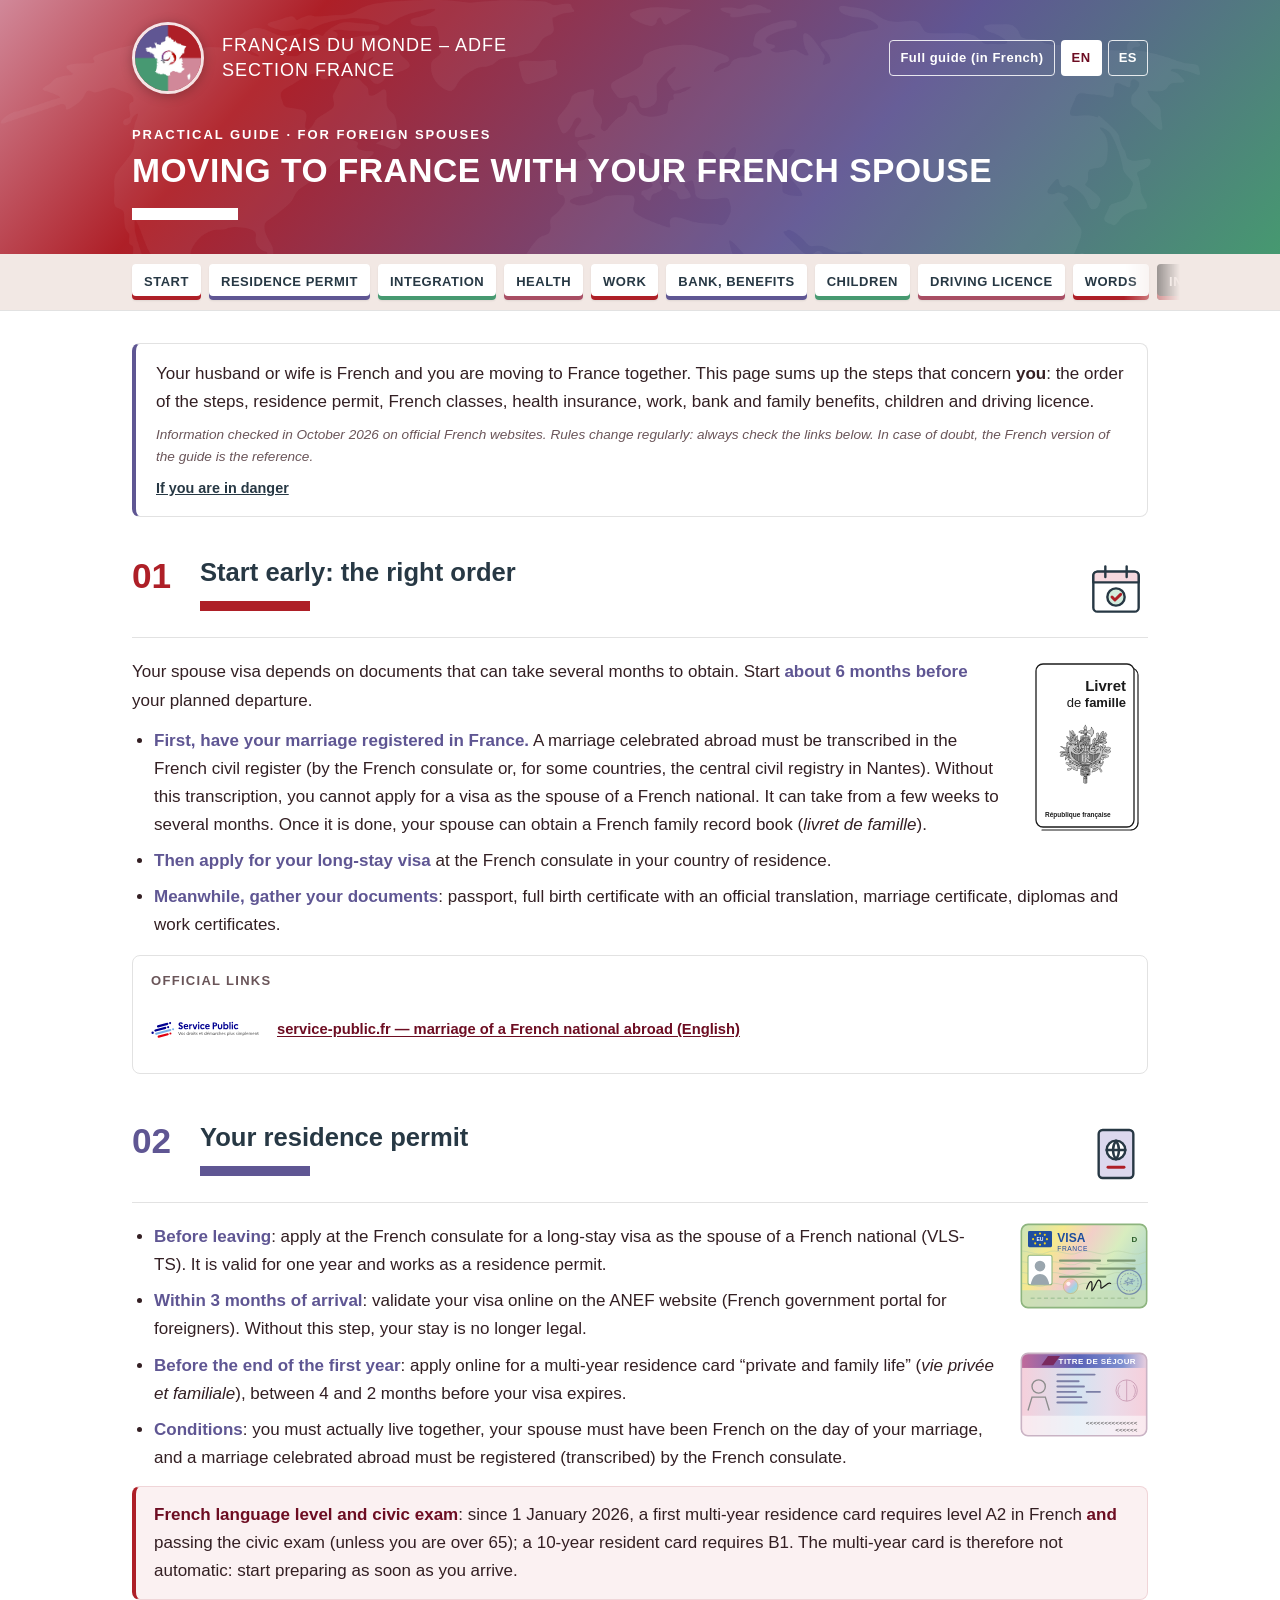
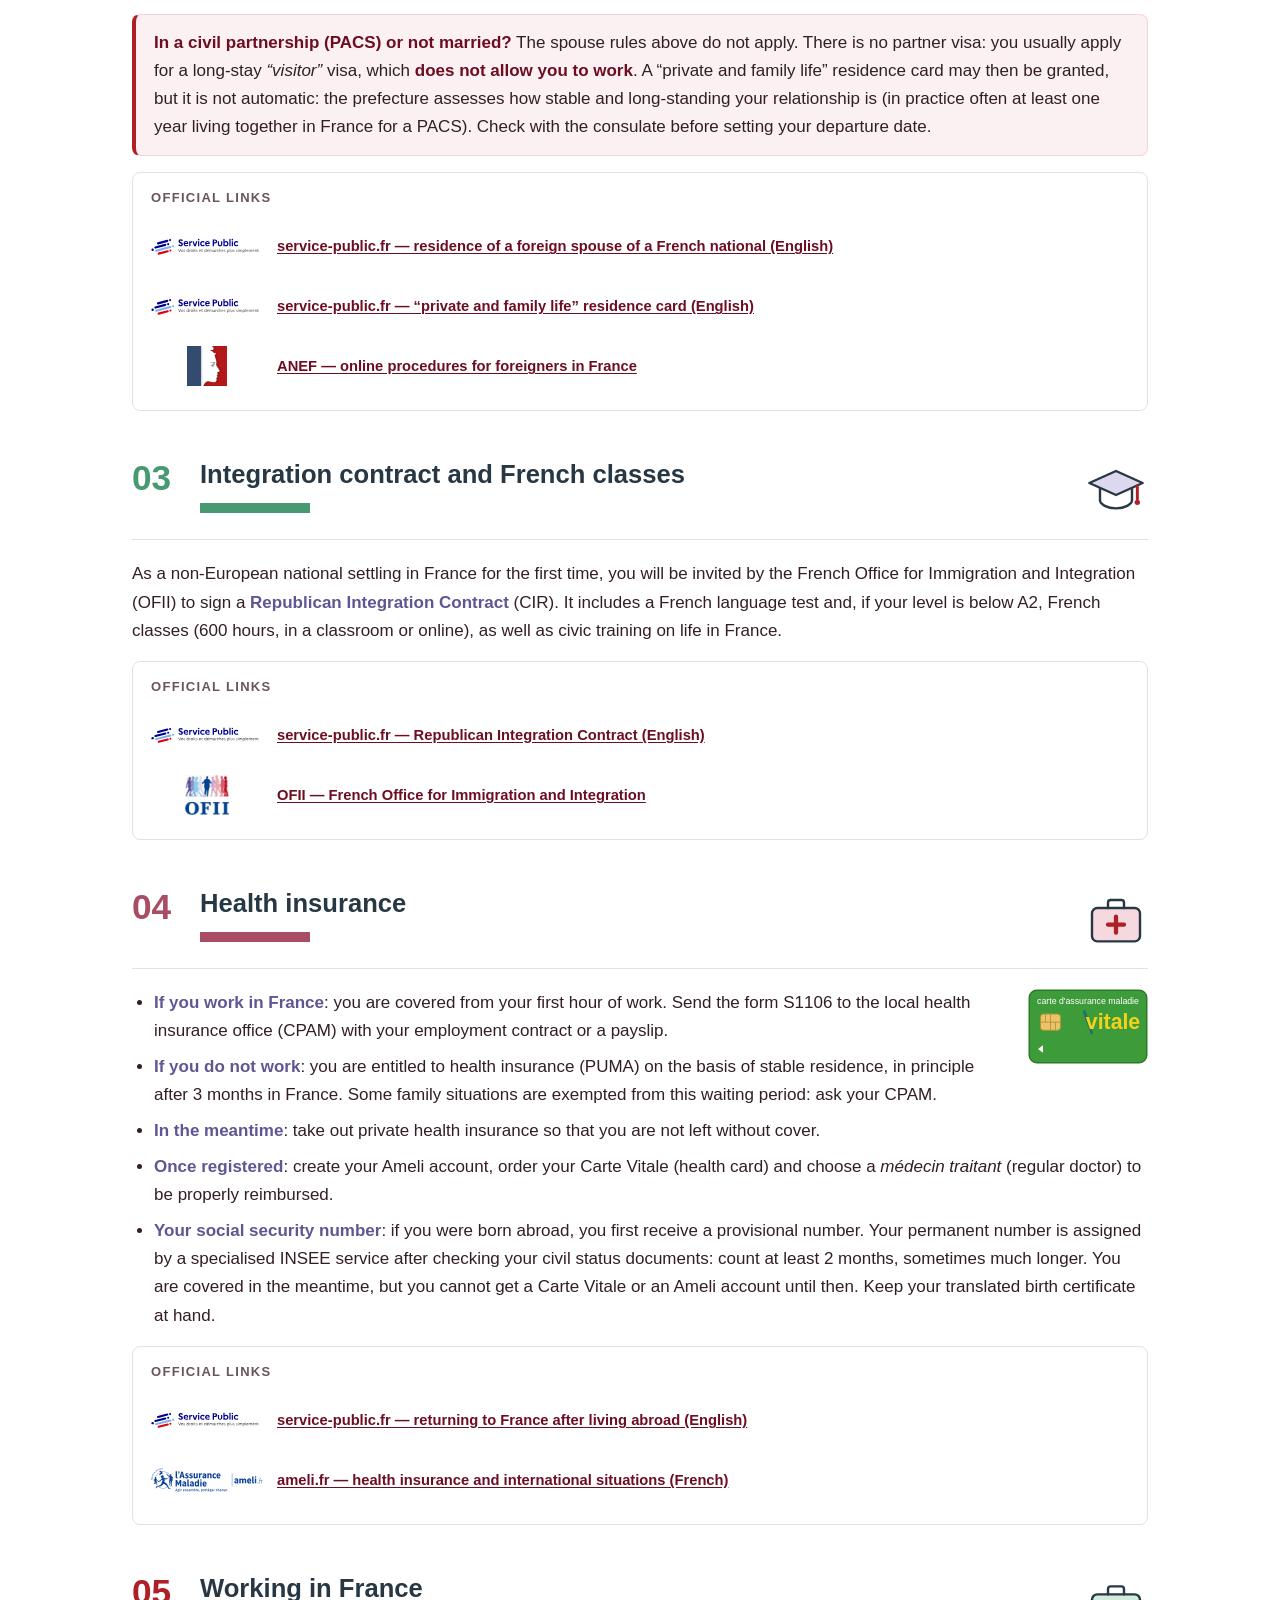
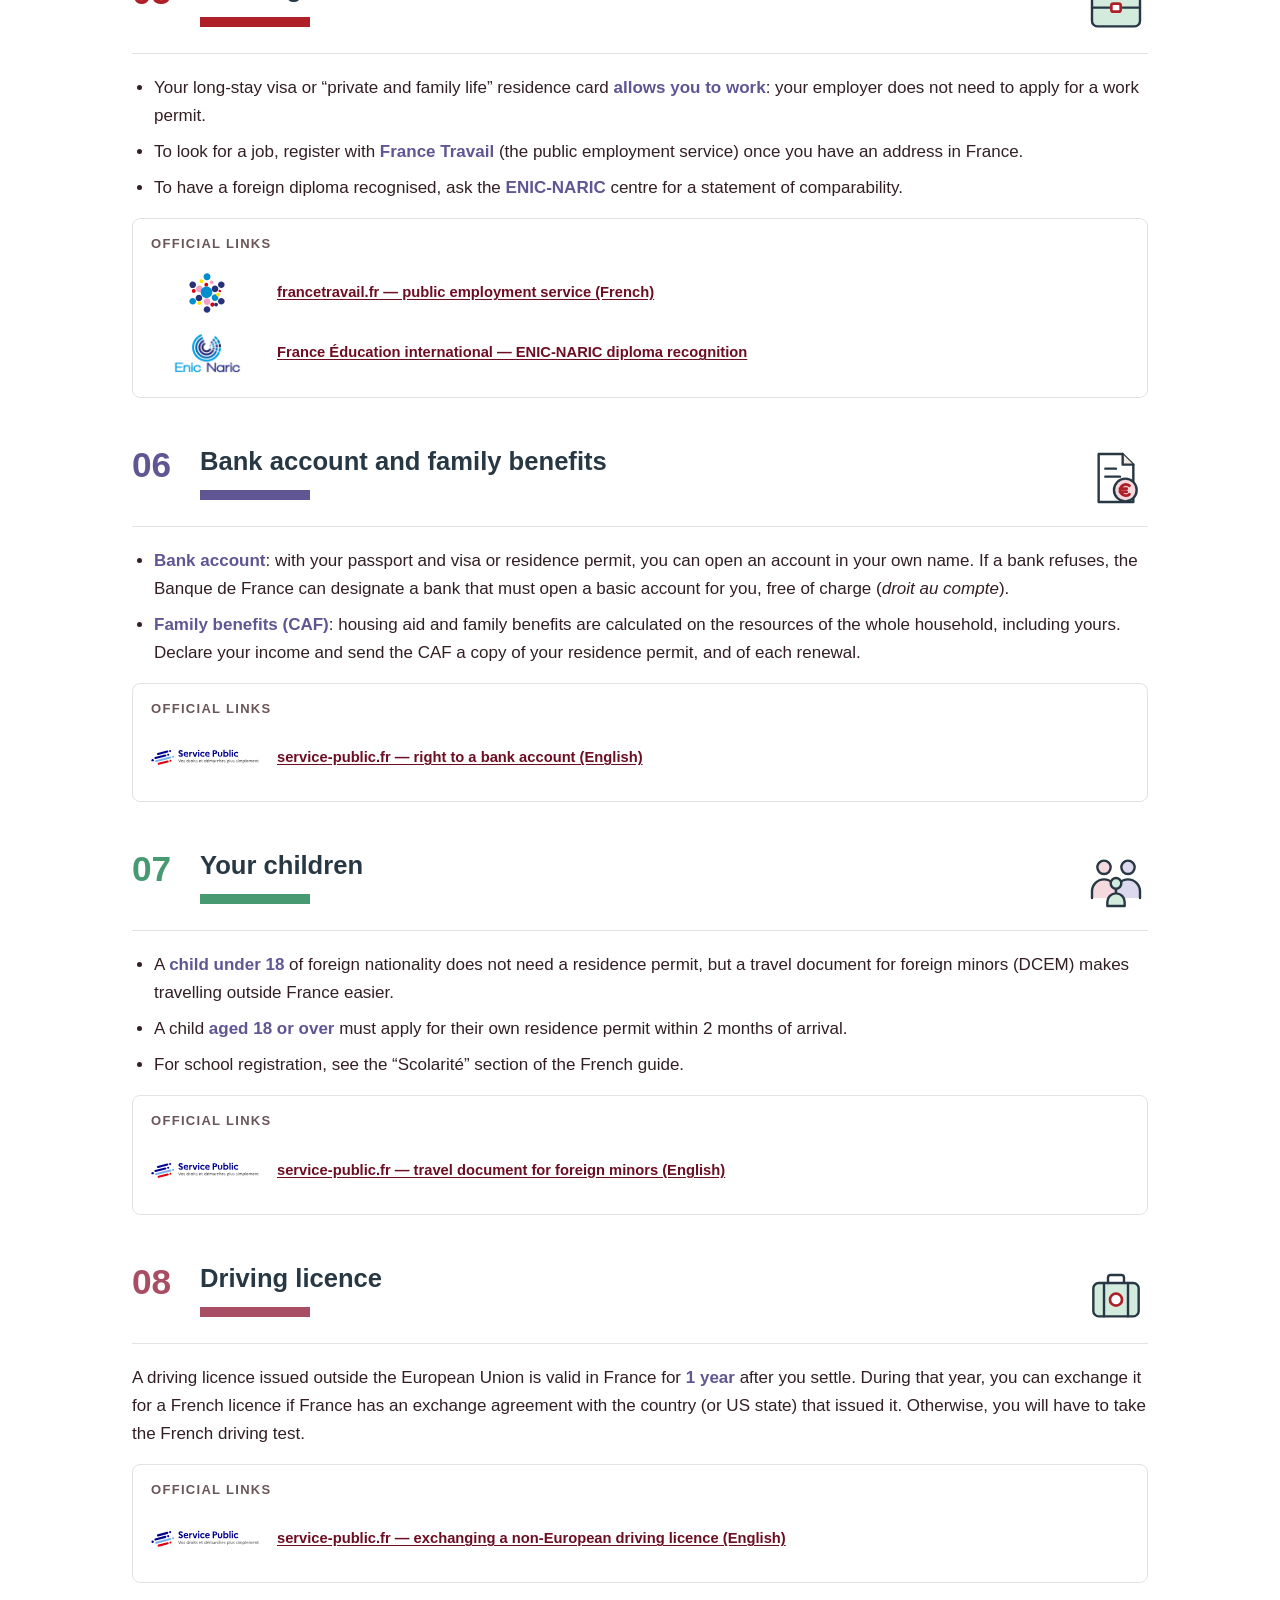
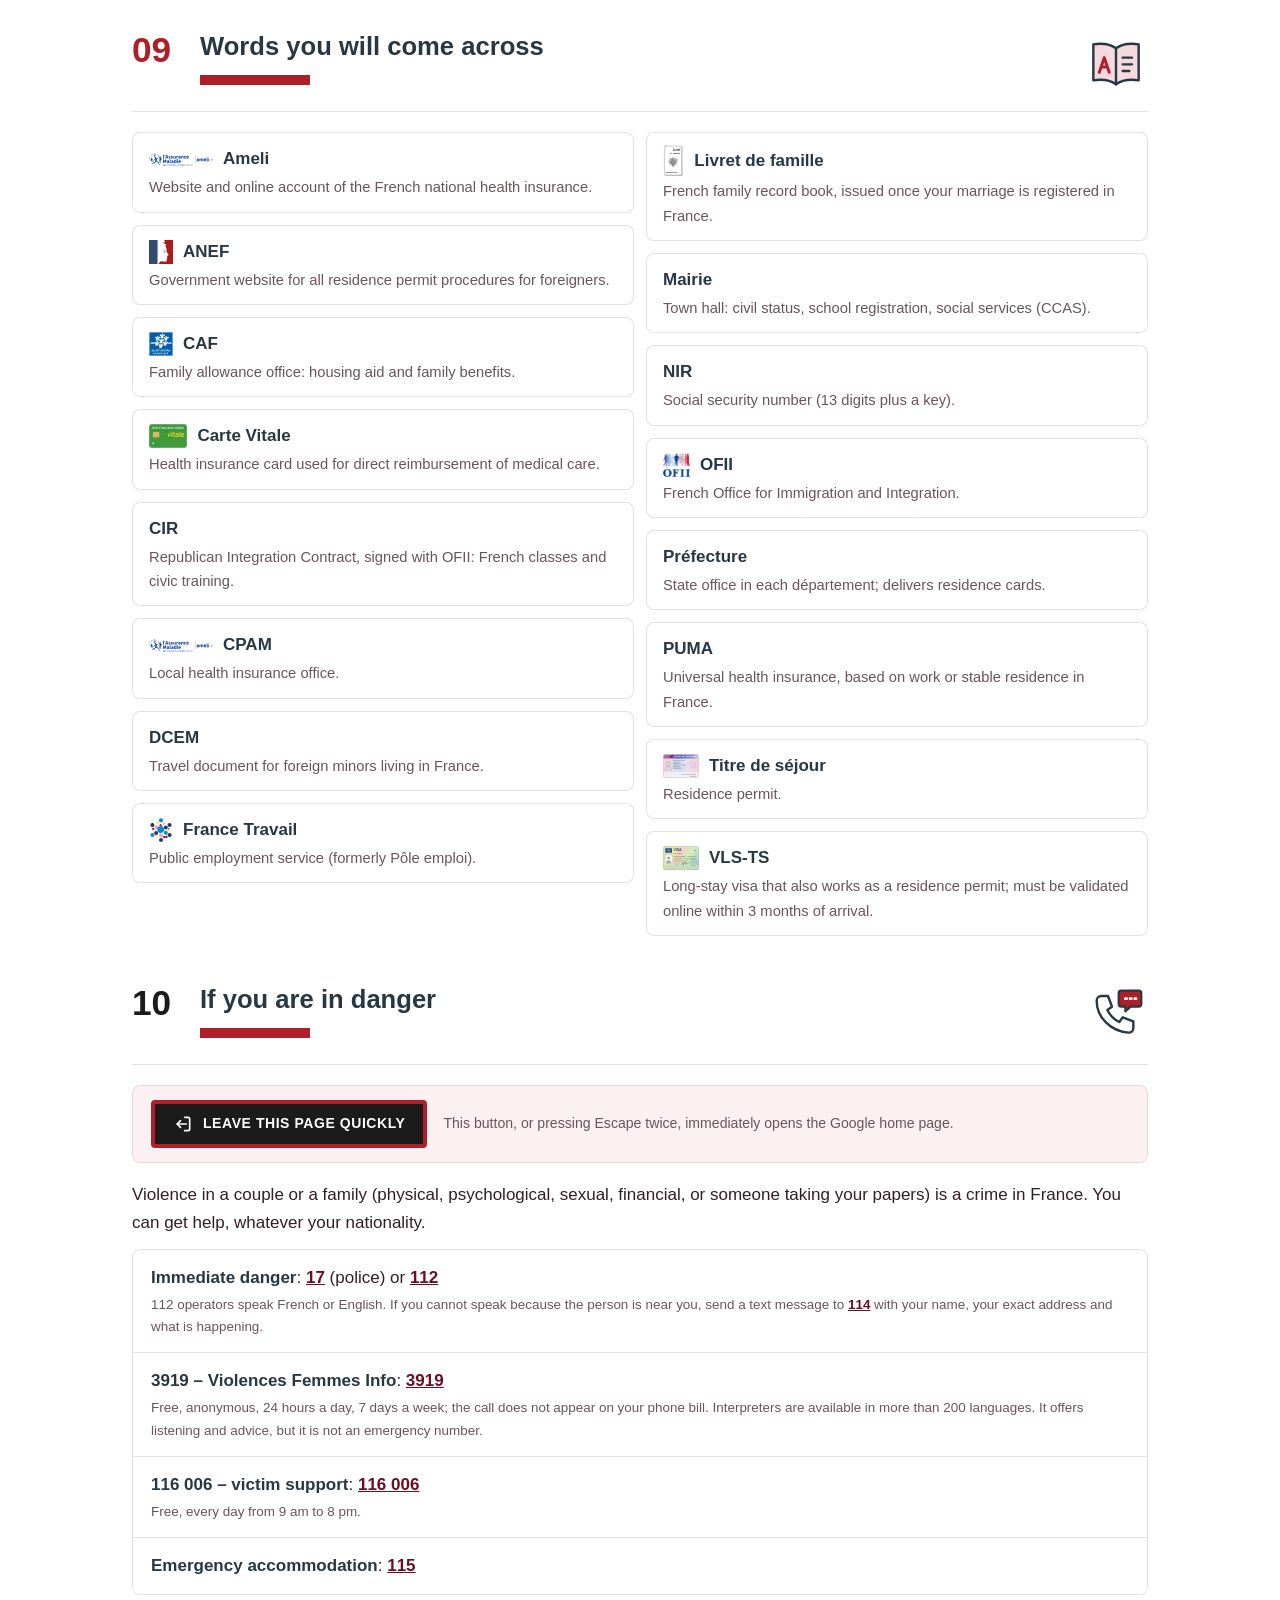
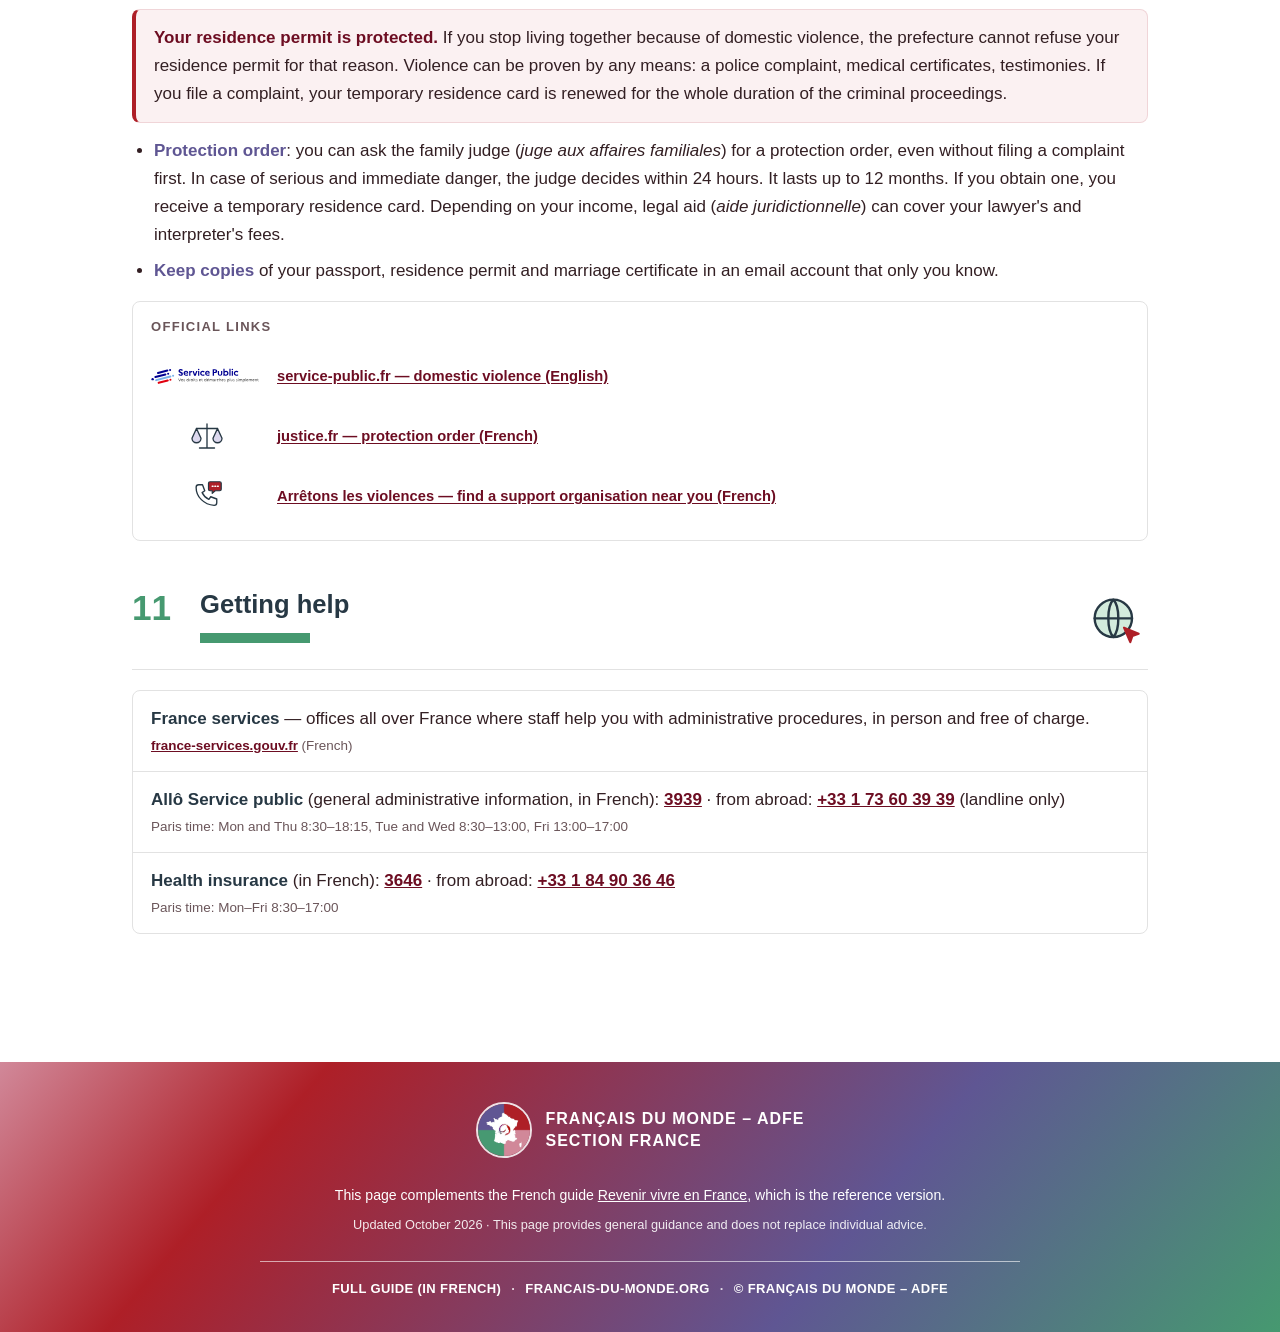
==== commit 023c9f54: "Carte de séjour : dessin à côté de l'étape « carte pluriannuelle » et dans le lexique des pages conj" ====
--- a/conjoint-en.html
+++ b/conjoint-en.html
@@ -57,7 +57,7 @@
   <ul>
     <li><strong>Before leaving</strong>: apply at the French consulate for a long-stay visa as the spouse of a French national (VLS-TS). It is valid for one year and works as a residence permit.</li>
     <li><strong>Within 3 months of arrival</strong>: validate your visa online on the ANEF website (French government portal for foreigners). Without this step, your stay is no longer legal.</li>
-    <li><strong>Before the end of the first year</strong>: apply online for a multi-year residence card “private and family life” (<em>vie privée et familiale</em>), between 4 and 2 months before your visa expires.</li>
+    <li><img class="illus-carte-sejour" src="assets/carte-sejour.svg" alt="Drawing of a French residence permit card" width="128" height="85" loading="lazy"><strong>Before the end of the first year</strong>: apply online for a multi-year residence card “private and family life” (<em>vie privée et familiale</em>), between 4 and 2 months before your visa expires.</li>
     <li><strong>Conditions</strong>: you must actually live together, your spouse must have been French on the day of your marriage, and a marriage celebrated abroad must be registered (transcribed) by the French consulate.</li>
   </ul>
   <div class="alerte"><strong>French language level and civic exam</strong>: since 1 January 2026, a first multi-year residence card requires level A2 in French <strong>and</strong> passing the civic exam (unless you are over 65); a 10-year resident card requires B1. The multi-year card is therefore not automatic: start preparing as soon as you arrive.</div>
@@ -155,7 +155,7 @@
     <dt><img class="gl-logo" src="assets/logos/ofii.jpg" alt="" loading="lazy">OFII</dt><dd>French Office for Immigration and Integration.</dd>
     <dt>Préfecture</dt><dd>State office in each département; delivers residence cards.</dd>
     <dt>PUMA</dt><dd>Universal health insurance, based on work or stable residence in France.</dd>
-    <dt>Titre de séjour</dt><dd>Residence permit.</dd>
+    <dt><img class="gl-logo" src="assets/carte-sejour.svg" alt="" loading="lazy">Titre de séjour</dt><dd>Residence permit.</dd>
     <dt><img class="gl-logo" src="assets/visa-vls-ts.svg" alt="" loading="lazy">VLS-TS</dt><dd>Long-stay visa that also works as a residence permit; must be validated online within 3 months of arrival.</dd>
   </dl>
 </section>
--- a/assets/conjoint.css
+++ b/assets/conjoint.css
@@ -220,3 +220,8 @@
 .illus-visa { float: right; width: 128px; height: auto; margin: 0 0 12px 24px; }
 @media (max-width: 700px) { .illus-visa { float: none; display: block; width: 112px; margin: 0 auto 12px; } }
 @media print { .illus-visa { display: none; } }
+
+/* Dessin de la carte de séjour, à droite du conseil sur la carte pluriannuelle (au-dessus sur téléphone) */
+.illus-carte-sejour { float: right; clear: right; width: 128px; height: auto; margin: 0 0 12px 24px; }
+@media (max-width: 700px) { .illus-carte-sejour { float: none; display: block; width: 112px; margin: 0 auto 12px; } }
+@media print { .illus-carte-sejour { display: none; } }
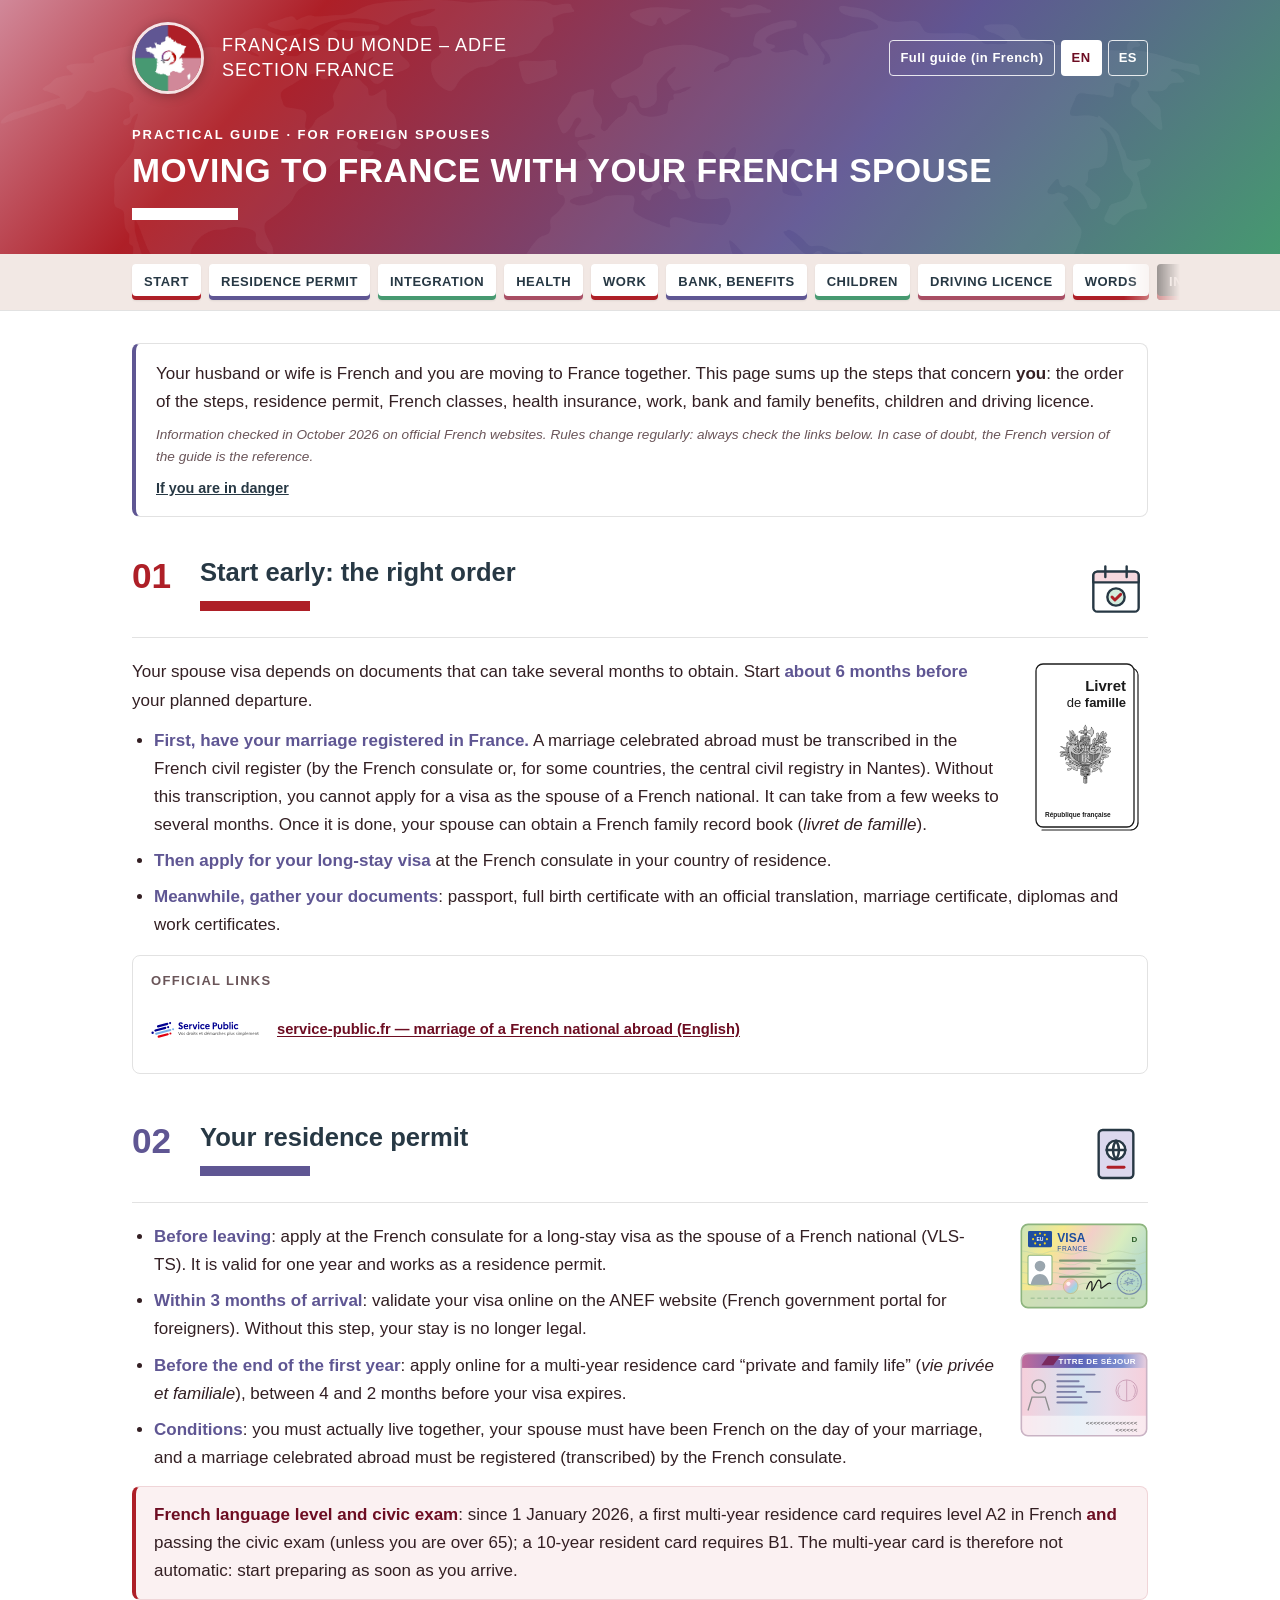
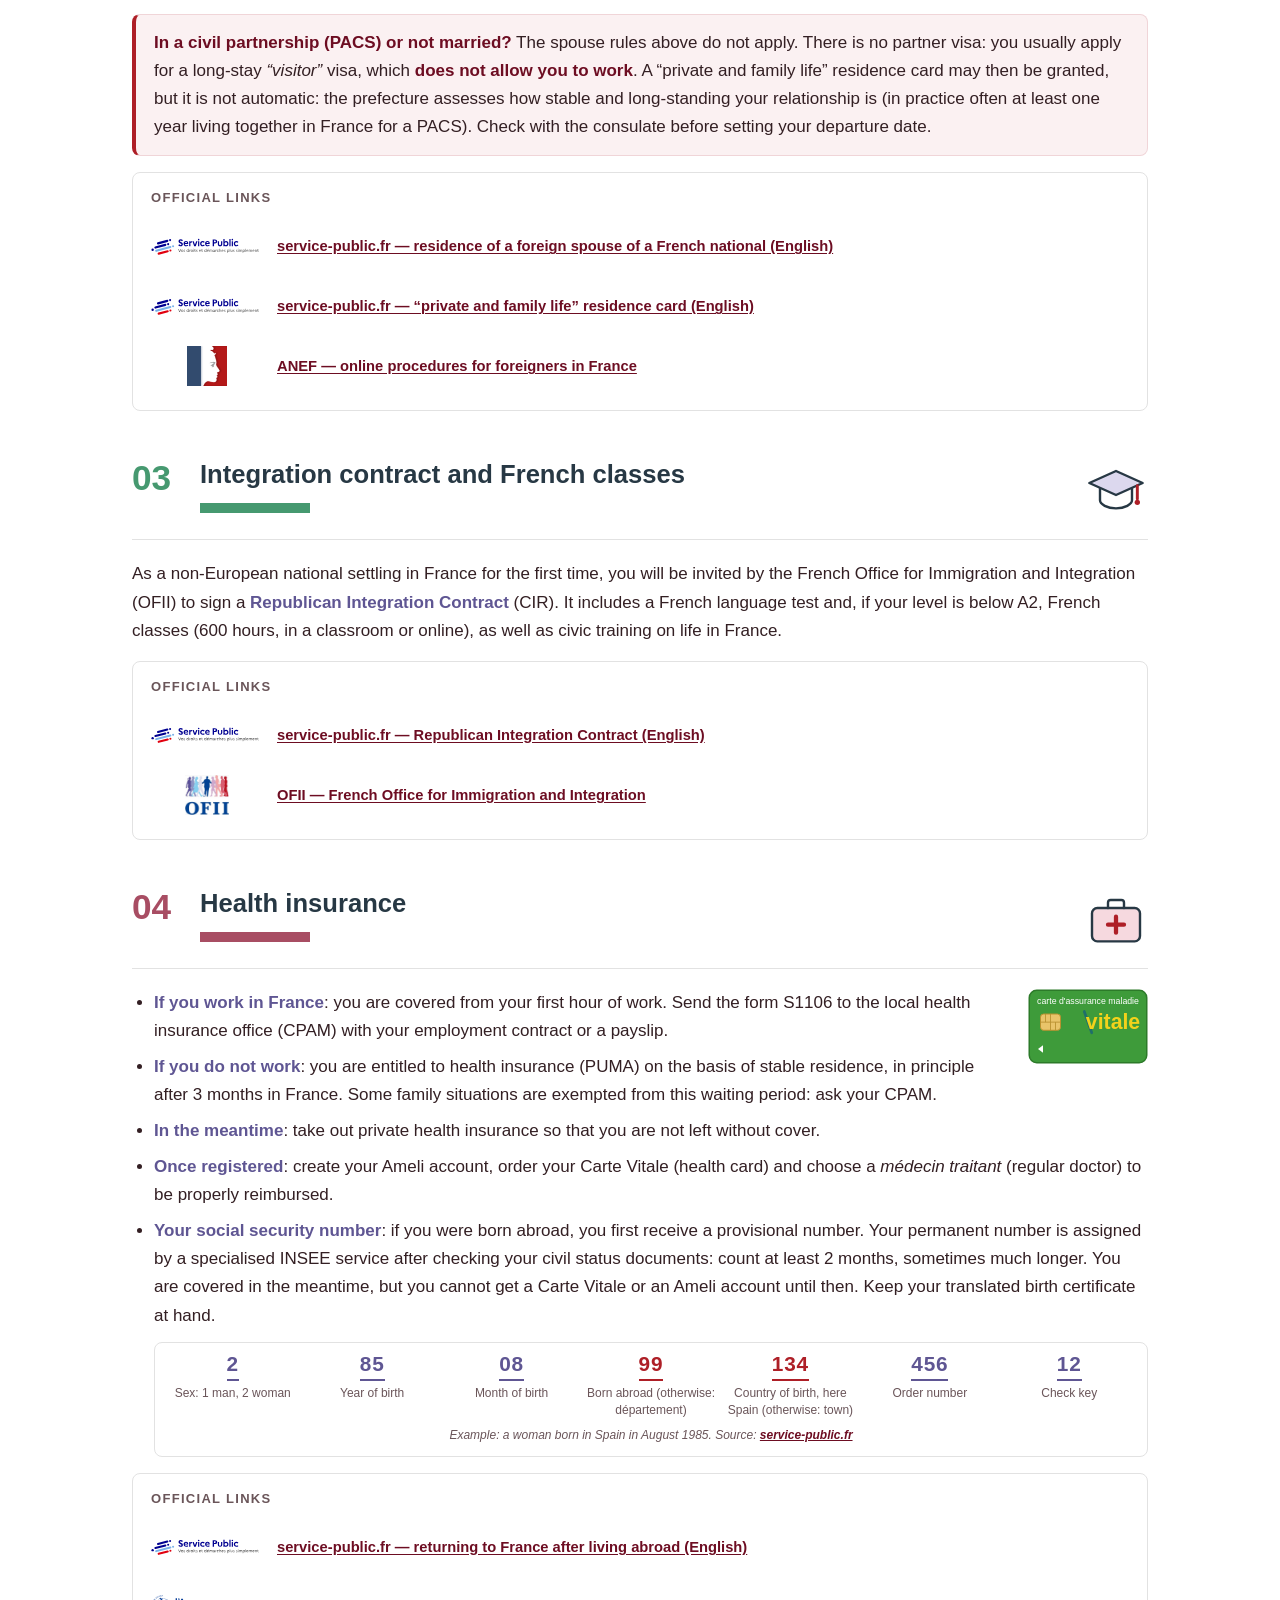
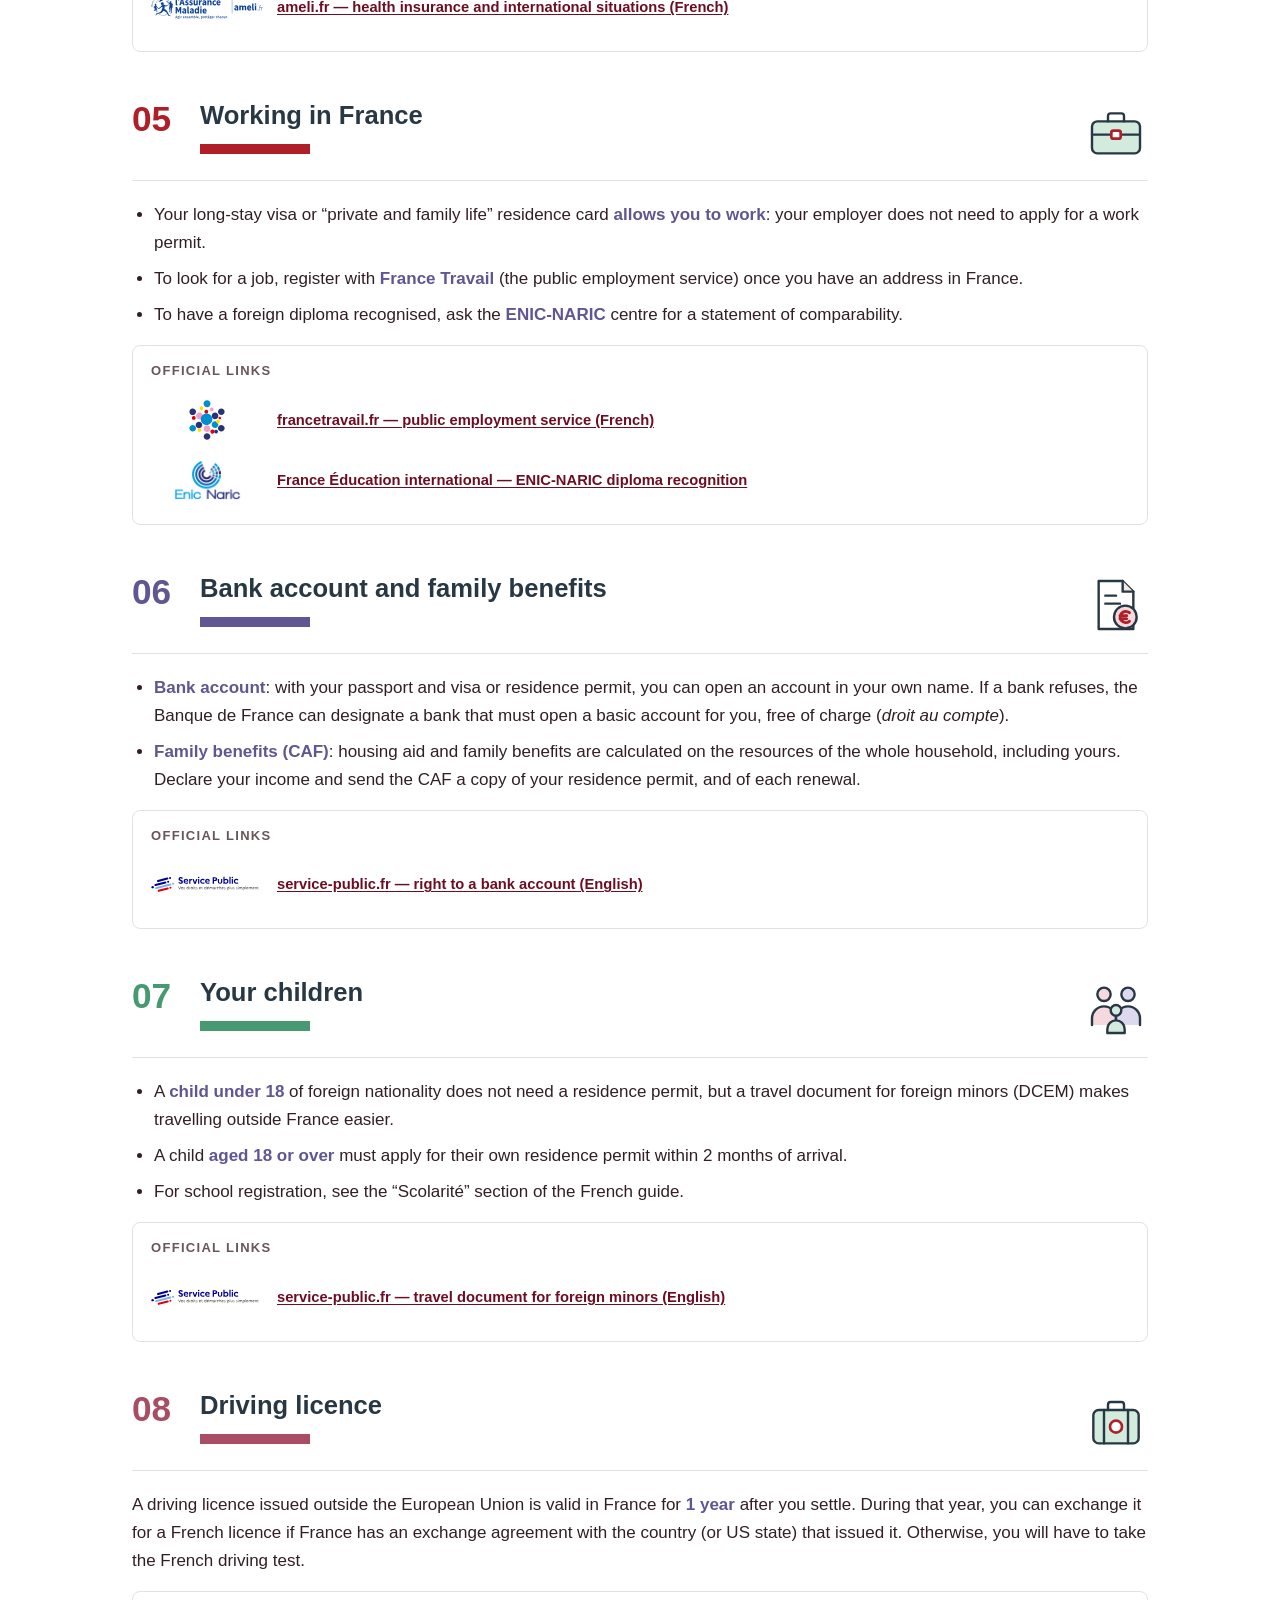
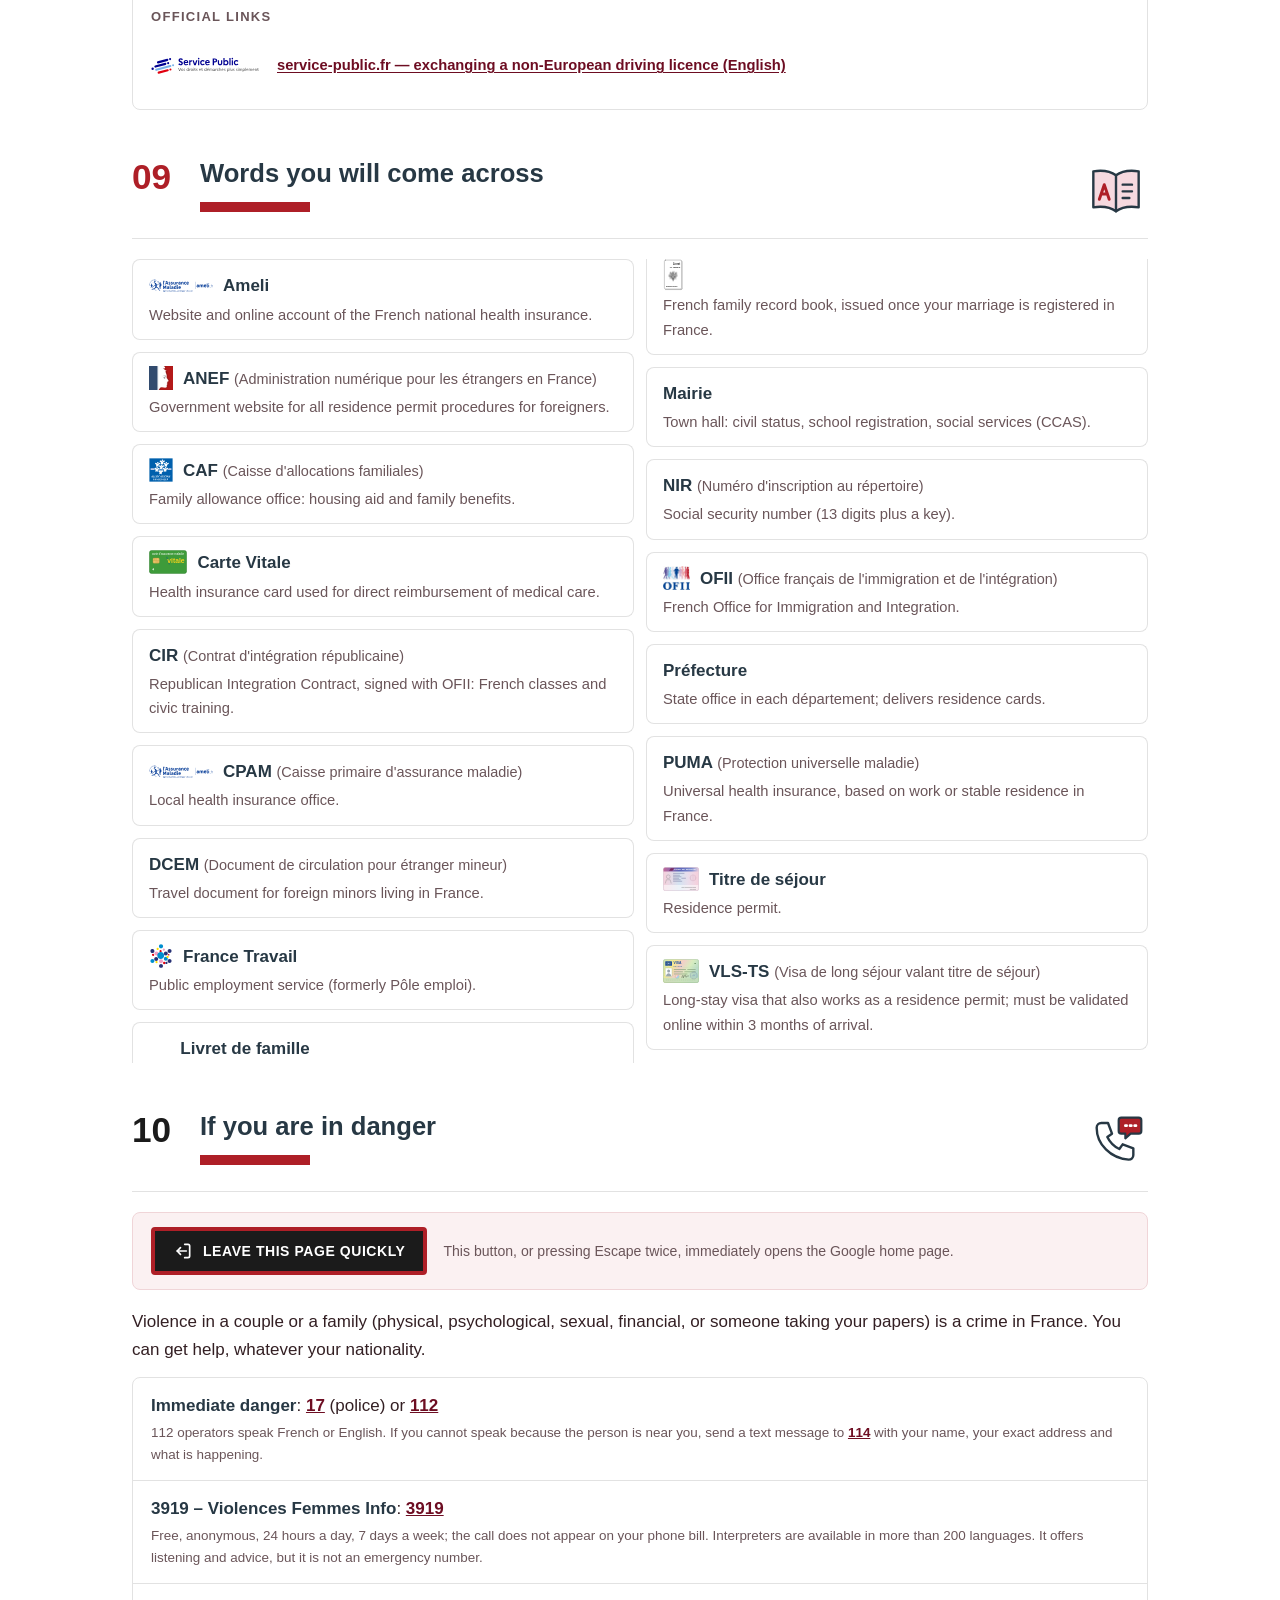
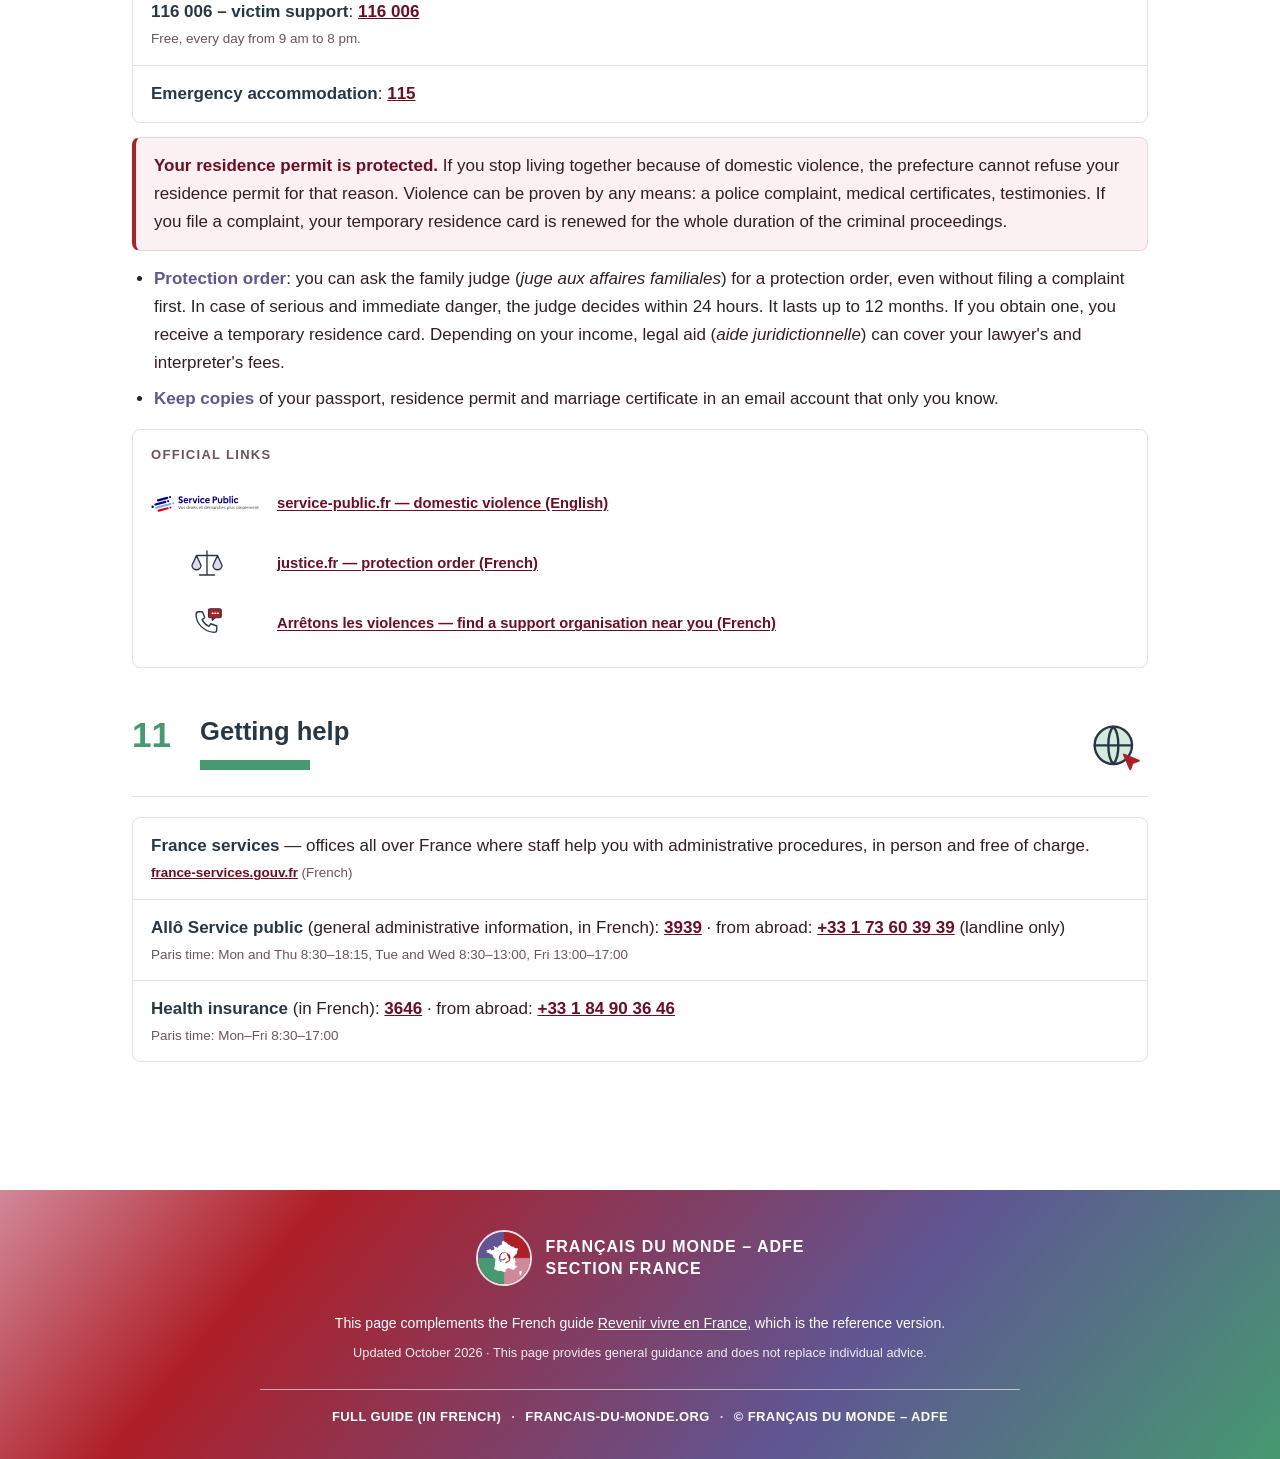
==== commit 87da3132: "Schéma du numéro de sécurité sociale (glossaire et partie Santé des pages conjoint) ; noms complets " ====
--- a/conjoint-en.html
+++ b/conjoint-en.html
@@ -86,7 +86,7 @@
     <li><strong>If you do not work</strong>: you are entitled to health insurance (PUMA) on the basis of stable residence, in principle after 3 months in France. Some family situations are exempted from this waiting period: ask your CPAM.</li>
     <li><strong>In the meantime</strong>: take out private health insurance so that you are not left without cover.</li>
     <li><strong>Once registered</strong>: create your Ameli account, order your Carte Vitale (health card) and choose a <em>médecin traitant</em> (regular doctor) to be properly reimbursed.</li>
-    <li><strong>Your social security number</strong>: if you were born abroad, you first receive a provisional number. Your permanent number is assigned by a specialised INSEE service after checking your civil status documents: count at least 2 months, sometimes much longer. You are covered in the meantime, but you cannot get a Carte Vitale or an Ameli account until then. Keep your translated birth certificate at hand.</li>
+    <li><strong>Your social security number</strong>: if you were born abroad, you first receive a provisional number. Your permanent number is assigned by a specialised INSEE service after checking your civil status documents: count at least 2 months, sometimes much longer. You are covered in the meantime, but you cannot get a Carte Vitale or an Ameli account until then. Keep your translated birth certificate at hand.<figure class="nir" aria-label="Example of a social security number, digit by digit"><div class="nir-groupes"><div class="nir-g"><span class="nir-chiffres">2</span><span class="nir-legende">Sex: 1 man, 2 woman</span></div><div class="nir-g"><span class="nir-chiffres">85</span><span class="nir-legende">Year of birth</span></div><div class="nir-g"><span class="nir-chiffres">08</span><span class="nir-legende">Month of birth</span></div><div class="nir-g nir-etranger"><span class="nir-chiffres">99</span><span class="nir-legende">Born abroad (otherwise: département)</span></div><div class="nir-g nir-etranger"><span class="nir-chiffres">134</span><span class="nir-legende">Country of birth, here Spain (otherwise: town)</span></div><div class="nir-g"><span class="nir-chiffres">456</span><span class="nir-legende">Order number</span></div><div class="nir-g"><span class="nir-chiffres">12</span><span class="nir-legende">Check key</span></div></div><figcaption>Example: a woman born in Spain in August 1985. Source: <a href="https://www.service-public.gouv.fr/particuliers/vosdroits/F33078?lang=en" target="_blank" rel="noopener noreferrer">service-public.fr</a></figcaption></figure></li>
   </ul>
   <div class="liens"><div class="liens-titre">Official links</div>
     <a class="lien-logo" href="https://www.service-public.gouv.fr/particuliers/vosdroits/F32823?lang=en" target="_blank" rel="noopener noreferrer"><span class="lien-logo-img"><img src="assets/logos/service-public.svg" alt="" loading="lazy"></span><span class="lien-logo-texte">service-public.fr — returning to France after living abroad (English)</span></a>
@@ -142,21 +142,21 @@
   <div class="section-header"><span class="section-num">09</span><h2>Words you will come across</h2><span class="section-picto" aria-hidden="true"><svg viewBox="0 0 48 48" aria-hidden="true"><path d="M24 13c-4-3-10-4-17-3v27c7-1 13 0 17 3 4-3 10-4 17-3V10c-7-1-13 0-17 3z" fill="#F6D9DF" stroke="#273844" stroke-width="1.8" stroke-linecap="round" stroke-linejoin="round"/><path d="M24 13v27M29 20h7M29 25h7M29 30h5" fill="none" stroke="#273844" stroke-width="1.8" stroke-linecap="round" stroke-linejoin="round"/><path d="M11.5 31l3.7-11 3.7 11M12.8 27h4.8" stroke="#AE1F27" stroke-width="2.2" stroke-linecap="round" stroke-linejoin="round" fill="none" stroke-width="2"/></svg></span></div>
   <dl class="glossaire">
     <dt><img class="gl-logo" src="assets/logos/ameli.svg" alt="" loading="lazy">Ameli</dt><dd>Website and online account of the French national health insurance.</dd>
-    <dt><img class="gl-logo" src="assets/logos/anef.png" alt="" loading="lazy">ANEF</dt><dd>Government website for all residence permit procedures for foreigners.</dd>
-    <dt><img class="gl-logo" src="assets/logos/caf.svg" alt="" loading="lazy">CAF</dt><dd>Family allowance office: housing aid and family benefits.</dd>
+    <dt><img class="gl-logo" src="assets/logos/anef.png" alt="" loading="lazy"><span>ANEF <span class="gl-complet" lang="fr">(Administration numérique pour les étrangers en France)</span></span></dt><dd>Government website for all residence permit procedures for foreigners.</dd>
+    <dt><img class="gl-logo" src="assets/logos/caf.svg" alt="" loading="lazy"><span>CAF <span class="gl-complet" lang="fr">(Caisse d'allocations familiales)</span></span></dt><dd>Family allowance office: housing aid and family benefits.</dd>
     <dt><img class="gl-logo" src="assets/carte-vitale.svg" alt="" loading="lazy">Carte Vitale</dt><dd>Health insurance card used for direct reimbursement of medical care.</dd>
-    <dt>CIR</dt><dd>Republican Integration Contract, signed with OFII: French classes and civic training.</dd>
-    <dt><img class="gl-logo" src="assets/logos/ameli.svg" alt="" loading="lazy">CPAM</dt><dd>Local health insurance office.</dd>
-    <dt>DCEM</dt><dd>Travel document for foreign minors living in France.</dd>
+    <dt><span>CIR <span class="gl-complet" lang="fr">(Contrat d'intégration républicaine)</span></span></dt><dd>Republican Integration Contract, signed with OFII: French classes and civic training.</dd>
+    <dt><img class="gl-logo" src="assets/logos/ameli.svg" alt="" loading="lazy"><span>CPAM <span class="gl-complet" lang="fr">(Caisse primaire d'assurance maladie)</span></span></dt><dd>Local health insurance office.</dd>
+    <dt><span>DCEM <span class="gl-complet" lang="fr">(Document de circulation pour étranger mineur)</span></span></dt><dd>Travel document for foreign minors living in France.</dd>
     <dt><img class="gl-logo" src="assets/logos/france-travail.svg" alt="" loading="lazy">France Travail</dt><dd>Public employment service (formerly Pôle emploi).</dd>
     <dt><img class="gl-logo gl-logo-livret" src="assets/livret-de-famille.svg" alt="" loading="lazy">Livret de famille</dt><dd>French family record book, issued once your marriage is registered in France.</dd>
     <dt>Mairie</dt><dd>Town hall: civil status, school registration, social services (CCAS).</dd>
-    <dt>NIR</dt><dd>Social security number (13 digits plus a key).</dd>
-    <dt><img class="gl-logo" src="assets/logos/ofii.jpg" alt="" loading="lazy">OFII</dt><dd>French Office for Immigration and Integration.</dd>
+    <dt><span>NIR <span class="gl-complet" lang="fr">(Numéro d'inscription au répertoire)</span></span></dt><dd>Social security number (13 digits plus a key).</dd>
+    <dt><img class="gl-logo" src="assets/logos/ofii.jpg" alt="" loading="lazy"><span>OFII <span class="gl-complet" lang="fr">(Office français de l'immigration et de l'intégration)</span></span></dt><dd>French Office for Immigration and Integration.</dd>
     <dt>Préfecture</dt><dd>State office in each département; delivers residence cards.</dd>
-    <dt>PUMA</dt><dd>Universal health insurance, based on work or stable residence in France.</dd>
+    <dt><span>PUMA <span class="gl-complet" lang="fr">(Protection universelle maladie)</span></span></dt><dd>Universal health insurance, based on work or stable residence in France.</dd>
     <dt><img class="gl-logo" src="assets/carte-sejour.svg" alt="" loading="lazy">Titre de séjour</dt><dd>Residence permit.</dd>
-    <dt><img class="gl-logo" src="assets/visa-vls-ts.svg" alt="" loading="lazy">VLS-TS</dt><dd>Long-stay visa that also works as a residence permit; must be validated online within 3 months of arrival.</dd>
+    <dt><img class="gl-logo" src="assets/visa-vls-ts.svg" alt="" loading="lazy"><span>VLS-TS <span class="gl-complet" lang="fr">(Visa de long séjour valant titre de séjour)</span></span></dt><dd>Long-stay visa that also works as a residence permit; must be validated online within 3 months of arrival.</dd>
   </dl>
 </section>
 
--- a/assets/conjoint.css
+++ b/assets/conjoint.css
@@ -225,3 +225,23 @@
 .illus-carte-sejour { float: right; clear: right; width: 128px; height: auto; margin: 0 0 12px 24px; }
 @media (max-width: 700px) { .illus-carte-sejour { float: none; display: block; width: 112px; margin: 0 auto 12px; } }
 @media print { .illus-carte-sejour { display: none; } }
+
+/* Schéma du numéro de sécurité sociale, chiffre par chiffre */
+.nir { margin: 12px 0 4px; padding: 10px 12px; background: var(--blanc); border: 1px solid var(--filet); border-radius: 8px; }
+.nir-groupes { display: flex; justify-content: center; align-items: flex-start; gap: 8px; }
+.nir-g { flex: 1 1 0; min-width: 0; display: flex; flex-direction: column; align-items: center; text-align: center; max-width: 140px; }
+.nir-chiffres { font-size: 1.3rem; font-weight: 700; line-height: 1.1; color: var(--violet); letter-spacing: .04em; padding-bottom: 4px; border-bottom: 2px solid currentColor; }
+.nir-etranger .nir-chiffres { color: var(--rouge); }
+.nir-legende { margin-top: 4px; font-size: 12px; line-height: 1.35; color: var(--texte-doux); }
+.nir figcaption { margin-top: 8px; text-align: center; font-size: 12px; font-style: italic; color: var(--texte-doux); }
+@media (max-width: 700px) {
+  .nir-groupes { flex-direction: column; align-items: stretch; gap: 8px; }
+  .nir-g { display: grid; grid-template-columns: 64px 1fr; align-items: center; gap: 12px; text-align: left; max-width: none; }
+  .nir-chiffres { font-size: 1.15rem; text-align: center; }
+  .nir-legende { margin-top: 0; }
+}
+
+/* Lexique : nom complet en français entre parenthèses après le sigle */
+.gl-complet { font-weight: 500; font-size: .85em; color: var(--texte-doux); }
+.glossaire dt { align-items: flex-start; }
+.glossaire dt .gl-logo { margin-top: 1px; }
